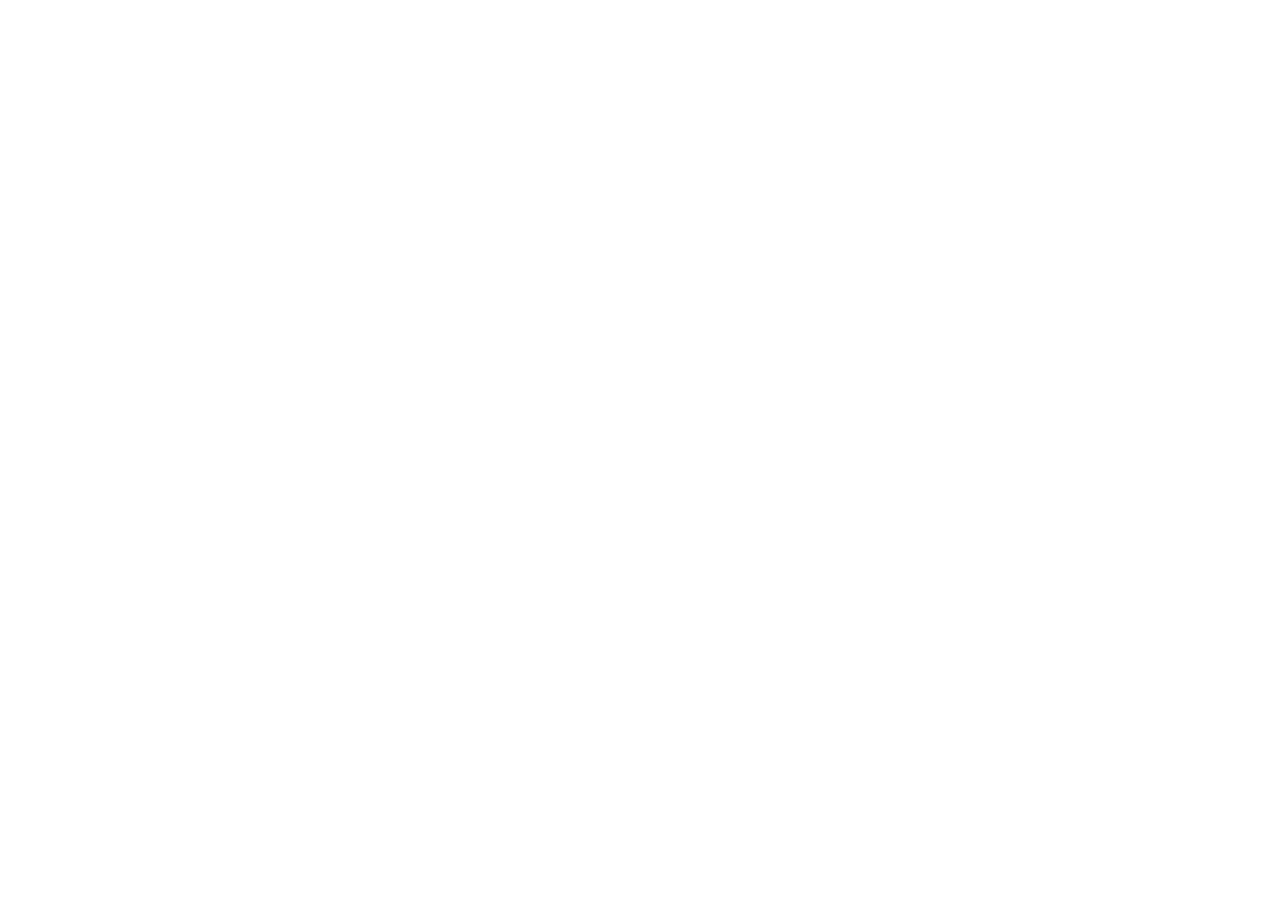
==== regulondb_mg_prototype.html @ b79ced30 "chore: initial import — RegulonDB MG standalone prototype + Pages workflow Self-contained sibling to" ====
<!DOCTYPE html>
<html>
<head>
  <meta charset="utf-8">
  <title>RegulonDB MG — Multi-organism transcriptional regulation</title>
  <style>
    * { margin: 0; padding: 0; box-sizing: border-box; }
    body { background: #1F3D4E; display: flex; align-items: center; justify-content: center; min-height: 100vh; font-family: -apple-system, BlinkMacSystemFont, sans-serif; }
    #__bundler_loading { position: fixed; bottom: 20px; right: 20px; font: 13px/1.4 -apple-system, BlinkMacSystemFont, sans-serif; color: #666; background: #fff; padding: 8px 14px; border-radius: 8px; box-shadow: 0 1px 4px rgba(0,0,0,0.12); z-index: 10000; }
    #__bundler_thumbnail { position: fixed; inset: 0; width: 100%; height: 100%; display: flex; align-items: center; justify-content: center; background: #1F3D4E; z-index: 9999; }
    #__bundler_thumbnail svg { width: 100%; height: 100%; object-fit: contain; }
    #__bundler_placeholder { color: #999; font-size: 14px; }
  </style>
  <noscript>
    <style>#__bundler_loading { display: none; }</style>
    <div style="position:fixed;bottom:12px;left:12px;font:13px/1.4 -apple-system,BlinkMacSystemFont,sans-serif;color:#999;background:rgba(255,255,255,0.9);padding:6px 12px;border-radius:6px;box-shadow:0 1px 4px rgba(0,0,0,0.08);z-index:10000;">
      This page requires JavaScript to display.
    </div>
  </noscript>
</head>
<body>
  <div id="__bundler_thumbnail">
    <svg viewBox="0 0 1200 800" xmlns="http://www.w3.org/2000/svg">
      <rect width="1200" height="800" fill="#1F3D4E"></rect>
      <g transform="translate(600 400)">
        <circle r="130" fill="none" stroke="#72A7C7" stroke-width="4" opacity="0.35"></circle>
        <circle r="60" fill="#32617D" stroke="#72A7C7" stroke-width="3"></circle>
        <text y="10" text-anchor="middle" font-family="Arial, sans-serif" font-size="34" font-weight="700" fill="#ffffff">Rx</text>
        <g fill="#D5E2EA">
          <circle cx="130" cy="0" r="14"></circle>
          <circle cx="-130" cy="0" r="14"></circle>
          <circle cx="92" cy="92" r="14"></circle>
          <circle cx="-92" cy="92" r="14"></circle>
          <circle cx="92" cy="-92" r="14"></circle>
          <circle cx="-92" cy="-92" r="14"></circle>
          <circle cx="0" cy="130" r="14"></circle>
          <circle cx="0" cy="-130" r="14"></circle>
        </g>
        <g stroke="#72A7C7" stroke-width="1.5" opacity="0.5">
          <line x1="0" y1="0" x2="130" y2="0"></line>
          <line x1="0" y1="0" x2="-130" y2="0"></line>
          <line x1="0" y1="0" x2="92" y2="92"></line>
          <line x1="0" y1="0" x2="-92" y2="92"></line>
          <line x1="0" y1="0" x2="92" y2="-92"></line>
          <line x1="0" y1="0" x2="-92" y2="-92"></line>
          <line x1="0" y1="0" x2="0" y2="130"></line>
          <line x1="0" y1="0" x2="0" y2="-130"></line>
        </g>
      </g>
      <text x="600" y="650" text-anchor="middle" font-family="Arial, sans-serif" font-size="28" font-weight="700" fill="#ffffff" letter-spacing="2">REGULONDB · MULTI-ORGANISM</text>
    </svg>
  </div>
  <div id="__bundler_loading">Unpacking...</div>

  <script>
    
document.addEventListener('DOMContentLoaded', async function() {
  const loading = document.getElementById('__bundler_loading');
  function setStatus(msg) { if (loading) loading.textContent = msg; }

  // Error sink persists across replaceWith since it's on window, not the DOM.
  window.addEventListener('error', function(e) {
    var p = document.body || document.documentElement;
    var d = document.getElementById('__bundler_err') || p.appendChild(document.createElement('div'));
    d.id = '__bundler_err';
    d.style.cssText = 'position:fixed;bottom:12px;left:12px;right:12px;font:12px/1.4 ui-monospace,monospace;background:#2a1215;color:#ff8a80;padding:10px 14px;border-radius:8px;border:1px solid #5c2b2e;z-index:99999;white-space:pre-wrap;max-height:40vh;overflow:auto';
    d.textContent = (d.textContent ? d.textContent + String.fromCharCode(10) : '') +
      '[bundle] ' + (e.message || e.type) +
      (e.filename ? ' (' + e.filename.slice(0, 60) + ':' + e.lineno + ')' : '');
  }, true);

  try {
    const manifestEl = document.querySelector('script[type="__bundler/manifest"]');
    const templateEl = document.querySelector('script[type="__bundler/template"]');
    if (!manifestEl || !templateEl) {
      setStatus('Error: missing bundle data');
      console.error('[bundler] Missing script tags — manifestEl:', !!manifestEl, 'templateEl:', !!templateEl);
      return;
    }

    const manifest = JSON.parse(manifestEl.textContent);
    let template = JSON.parse(templateEl.textContent);

    const uuids = Object.keys(manifest);
    setStatus('Unpacking ' + uuids.length + ' assets...');

    const blobUrls = {};
    await Promise.all(uuids.map(async (uuid) => {
      const entry = manifest[uuid];
      try {
        const binaryStr = atob(entry.data);
        const bytes = new Uint8Array(binaryStr.length);
        for (let i = 0; i < binaryStr.length; i++) bytes[i] = binaryStr.charCodeAt(i);

        let finalBytes = bytes;
        if (entry.compressed) {
          if (typeof DecompressionStream !== 'undefined') {
            const ds = new DecompressionStream('gzip');
            const writer = ds.writable.getWriter();
            const reader = ds.readable.getReader();
            writer.write(bytes);
            writer.close();
            const chunks = [];
            let totalLen = 0;
            while (true) {
              const { done, value } = await reader.read();
              if (done) break;
              chunks.push(value);
              totalLen += value.length;
            }
            finalBytes = new Uint8Array(totalLen);
            let offset = 0;
            for (const chunk of chunks) { finalBytes.set(chunk, offset); offset += chunk.length; }
          } else {
            console.warn('DecompressionStream not available, asset ' + uuid + ' may not render');
          }
        }

        blobUrls[uuid] = URL.createObjectURL(new Blob([finalBytes], { type: entry.mime }));
      } catch (err) {
        console.error('Failed to decode asset ' + uuid + ':', err);
        blobUrls[uuid] = URL.createObjectURL(new Blob([], { type: entry.mime }));
      }
    }));

    const extResEl = document.querySelector('script[type="__bundler/ext_resources"]');
    const extResources = extResEl ? JSON.parse(extResEl.textContent) : [];
    const resourceMap = {};
    for (const entry of extResources) {
      if (blobUrls[entry.uuid]) resourceMap[entry.id] = blobUrls[entry.uuid];
    }

    setStatus('Rendering...');
    for (const uuid of uuids) template = template.split(uuid).join(blobUrls[uuid]);

    // Strip integrity + crossorigin — blob URLs from a file:// document inherit
    // a null origin, so crossorigin forces a CORS fetch that SRI then rejects.
    // The manifest bytes are ours; SRI protects against CDN compromise, not this.
    template = template.replace(/\s+integrity="[^"]*"/gi, '').replace(/\s+crossorigin="[^"]*"/gi, '');

    const resourceScript = '<script>window.__resources = ' +
      JSON.stringify(resourceMap).split('</' + 'script>').join('<\\/' + 'script>') +
      ';</' + 'script>';
    // Inject after <head> so the DOCTYPE stays first; prepending the script
    // would push the parser into quirks mode. DOMParser always emits a <head>
    // (synthesizing one if the source HTML omitted it) but may carry
    // attributes through, so match the full opening tag. slice() rather than
    // replace() keeps us clear of $-pattern substitution in resourceScript.
    const headOpen = template.match(/<head[^>]*>/i);
    if (headOpen) {
      const i = headOpen.index + headOpen[0].length;
      template = template.slice(0, i) + resourceScript + template.slice(i);
    }

    // Parse the template and swap the root element. Scripts inserted via
    // DOMParser/replaceWith are inert per spec — re-create each with
    // createElement so they execute, awaiting onload for src scripts to
    // preserve ordering (React before ReactDOM before Babel before text/babel).
    const doc = new DOMParser().parseFromString(template, 'text/html');
    document.documentElement.replaceWith(doc.documentElement);
    const dead = Array.from(document.scripts);
    for (const old of dead) {
      const s = document.createElement('script');
      for (const a of old.attributes) s.setAttribute(a.name, a.value);
      s.textContent = old.textContent;
      // text/babel scripts with a src: fetch and inline. transformScriptTags
      // does XHR against the src, but blob:null/ from a file:// origin is
      // silently dropped. Inlining makes it a plain inline babel script,
      // which transformScriptTags handles unconditionally.
      if ((s.type === 'text/babel' || s.type === 'text/jsx') && s.src) {
        const r = await fetch(s.src);
        s.textContent = await r.text();
        s.removeAttribute('src');
      }
      const p = s.src ? new Promise(function(r) { s.onload = s.onerror = r; }) : null;
      old.replaceWith(s);
      if (p) await p;
    }
    // Babel standalone auto-transforms type=text/babel on DOMContentLoaded,
    // which fired before we swapped the document. Trigger manually if present.
    if (window.Babel && typeof window.Babel.transformScriptTags === 'function') {
      window.Babel.transformScriptTags();
    }
  } catch (err) {
    setStatus('Error unpacking: ' + err.message);
    console.error('Bundle unpack error:', err);
  }
});

  </script>

  <script type="__bundler/manifest">
{"295685d6-cdb8-44a9-9ea1-ab4f4e51b565":{"mime":"application/javascript","compressed":true,"data":"H4sIAAAAAAAAE919224jSbLY+3xFLEc7JKd5l9QXSuRALal72uiLIPXMHru33Z2sSpK1KlZSWUldRkNggAMcnBfDwO4C58WG3/zup31ff8D5h/4Cf4IReanKrAtFdUsza2uA6WJVXiIzIyPjlhHtb+GYThYhiw6ewqvn8OmXv8KPAb2IoTZlM9qACY1oA8S4AVyVa0BMCfemDfDYbE44rcO37a++qo0XkScCFkGtDtdfAXgsigUcwAAugshnF63jw+cHTz8c7L3d20k+v8h+frH/5vXJzldfAbTb0Ez+YErDOeWx9Sppg8IAanEdBkM4ETyIJrUYBgOIFmEI30G1Cn2I6y1O5yHxaK397pvdYaX6vj1pgId1atdQ/abah+o3ZDbfqTaguit/hUL+GMofE/WjIn+cLZj8WalW8OfXm092qrCsv/Pe19ORTah4wycIWuBL2OxhttRX/[base64]/rHl4c7PWh+uJgT+6UF9GYck59GHM2g4OAU0/AXhyTK6jFgrNoAvRyTnkwo5EgYdJ3vdow7R0eYXuHRwXtHV7OOY1j3FNHRAjKo7Ta0QusdvSioNrR9CoOPBLCi0hQTuSmTCvu9wGqL/bdeqMr2MfxM24BJgd6WDTQw5B6OLrAg70oYoKofX9ByamiCgv1ioRmoMsda0q9EGdUTzhu0REuRbOp3+CGNa/mnPqBhy9VA5yKBY8yCGdmtYkrWQGfCNIUwVxiVjCP3+Hr9/Dzz4APEsvkg8YdcNqS/cLGtRfGqmQK5b4F3lECV4KCCOBSUi6NZ5dzxsVTwhHH7L3pB8neVGWS7edAIoLoCmYLQf3K8FCW0z2ZwqOFECwFXEQwElGzOZkyJBD4GM8qw/2TH3fbqugta7797Jr/4eTN68+s+vzZs0236m7bD8weVsfC4Av+VAvfv3l1eCdtJYfeeUAvvmczWuOMibpDQZg8BjTFr9sbgdOQkpjibjhomR+tOAw8Wus0YEsXxiZbQRRR/v3bVy9hAIbc2aiEB0RzSjlLsAnxiSroTBnKWVOd3vZREFJ/dKW/ikCE1GoCYHfahcB3P7/lJIo9HszVLlesgdzyDRwuiYJ41iQXhNPWbnvadZqbF0Dz4UO8GFWGeodBkBKuuAHTYDJtiilni8l0vhByf8dUxEAiHzSBwJJAPM7iGEbEE5QHJIQZ82mYABRLSnYRiCnIgk3zAVdD0EuBjcWUn1O/tdueO0CPGZ8Vwh1E84WoAIvixWgWCCRGNBKtOZf/HtAxWYSiVt/RK342ENMgbp21zkm4oC3Bgxl+DMa1s7rhEELmyalsTUk8HVQ1C9AK/GVb9frd2aD6gEZIxH44frHPZnMW0UjUzuo7zsoZgiJXehr4Po0GFcEXVB2kqrGlS1V0PTksiMiMDipnFRBXc4pHsMIcyUhNWehTPqi85VdAJJcINcLJfr0Bb59B7SW93Ks3gM0px6OBcPJ07wBfcCAwJ2J6Qa4+/fI/XY7kRHfQdua+jZPvvLHR3l4MwSaTDPYC7MrGk/KxIN5pBWJxFdJBZULm/U5rm9NZplYyB2ro3pR6pyN2ibCBAtOgGwktFHN7bsuui5ZEQ+MHeHTxps9EZfj3vxUuhWGTCvEgpJd7leGu4jWGe/45iTzqaw59t63fIzPlzKimqDdOKL0ks3lI4yK0Gr7lV/0bIKYeC4PmabfXRgRpI35Uhrt0NsSn3TadZUErqS3G7ZdypPj/9apoaaW9J/vE/xsBZr36yRTHwWRGFNT//s8SZhgTTzAer9eQlpLcMRjkiefUC2i2pcwC7bY1HR9+lb4jceBTs2hIK88pErSmR7jv7qo9+THB0UrZymca+fBh6heSk7Li5JwIwpOtNSLe6YSzReT3FeJ6LGRcMlUSjaNABCSMi+lPBkHlu2lPLsLGNUX5qBV7QX2pcWjay5WepwVRconqS/j730D1fU45ctXyzWLuyzMnLU1E3NJvsYN5BrTc5lm1m3KTJJvPTmu+AharDEs+fPhwbmZRQYubK24J9pJ5JKRaCEbYEbLSRsL0wJUN6OLZ4dwBfGIcrwGMw1Ske+y+gFJH02dN2xtV9f5g05RqnVnT2psyYG6HnWPGRCGtf73/9EVfXAa+glKQy8Av3rkJCUSmyAsD77ScJ/KZt0DJGNUhhyHFx6dXL/xalfHJURCG1XpLtlCrV4YnF4HwpgkVg0//8uebqKYkkYn8ob6aX9NNQ6dmhE+CqDliQrBZH7qSF3jK2UVMNbmIp4yjqmG6mTRmTeLZIvBOmxMe2NRy4/qdBdk1iD5Un+MmqzbA60Nm6zbAV9/ZLPDAY4z7QUQEfphz5i88ETfg7Q9xw3CqrWpDTnM/0RBJtiA5ZD82IPBY1IcXLT8iDRBk0ocqfq7CspGDTONzFja9QxR0+6wp9AYdaYoBXriIBeUI3MlJ3ABB+QwBZzwugVCfqpKpUs1boKoXBlr1qxBeg/NZgM22SeaTghQUFpFPke+Mg2gSUnj7TLLjfqDEhm8gDgQtg9jmIyxYE2WoAlb/LIS2kK5lQRdjDfUzMgvCQOIEm5EAB0PHYyorYW98QoUcVQm8ms2wQEXdrYJSjAsBPOJsxnAds0DNzQcF2r//c1NBD4uYTGgDPv3rn7ud9qd//fPmNozYJVWIkGi51sAB04MFrnllgDa/C0E/MLLg928V8FuPNLpOXxw1Y3qGR7x8ppcMn49f75nXk5PDl4f/hE8He7LsGvBq2dPeX+qNgVb/dIB9L/WpZ6kKKCGVDglRnJvRiZ4ZnWjpyZLW+vABocEj5KyFT8sbziS7ppbosaq4TT2PLZSO96zl5c9QoJHggeEp1mrQp7Gn2vPzcDik/mNWzZuj7lm9SIY67yb8dDFYKfu7O90cHivFDERM4ICmm8NCmQw7+toocSq2Fq8y3AvDVNmjT66VJ7PEBXfeNq4TDRGiE08V1emfViuxVN/EW2hL2MmUM2rUzGvESS4CL0wEC91lE8eek5CzQNuFURifF9bIiBFuJc2ZIx7w1nkhh+G0Isshq35zUdMhG/2pKcgkkVOkWNLfuObMklA4S079smYLUFt/[base64]/JbnsRDstxO4+3oJC3gHYZhdkzxpUdSkqa+qVbcu5Q8gzuCzbH8ajBvJ1SiOiFahB3yw8voLYfCL6I6xDEEEQwooK0bBlpeEzPFjQWQDyPxtbZMF8x0mLJBgxRWN6ZmeT54etDrdW9e2sJsufSWtIA7hpMJtIegt3axhLHjDJpmX1V3/[base64]/+N9iliRlKkEvFKGXVoZBVfOYJ5bQ7tFpSPWEtMyGmJTSYqfdoCpKcTIkxzx6gIBM8M02TZtfnOJyyCZpRQQrkHjVfw5fMW8QobelpMXwgwh6x6GoWv+u8N3xbifxhmpLOLLl2lI/Lh0gsIRJKa5y8JGQJhKzV+gnqS/w8lPL1egDuoyooLmiCcJEXuj798hf8SiO/SKm5RndKD+R0VyjqGJ0I9qbUNMuK1s0nLxLrTlnPuUPN/VmCG9oq7BoxSlwLNAtXGe75PgiG7IDIuiWsqh9T1BLJFp7tnbzdu03drFsDjZ6S6BQ+/cu/5Vtxhu6e5vmjzRxathtAxsyvfzZHIUNTJxrvzelXKZ5hp4aRfHtD05c0sOzOlblAnt/dHu6LkMTCMqDkzCdyw69YWCXl7vqJdfb0PGOdEsMTSZB2274Y7vp+EdkyRMugnO9n2zhSStSkEayjFavSBuQvSAii2KeB8aIWTzSpcZo09EfK57FU93wWh2wxyBvXaAOQDHGi9WhAVdL0HFCuonERBcKFTyxi3QQOuqSRw0t0NEPvsYO0dpmKf3josf0rr3/4vNvpbG8DuhVQ3cAybx79bNN3ZfhDFBxxJvpHnb0nh5177AgtHYCnbv/J1tajx6u7cidwt+2Hw8xmdjRNhRvaSI632s+aDb3dds7wsGZXH7FYa8IfPml0Oh349Mtf4FGvsd3pIJ6o8wp1vTfs5gk2j5YpHrian41r9QkPo/nJj89rlooi254jbmn3t1VC1z7ah4BEV0CVAQkJPZvTCAIRK8EYUDBznA4+/fJX/[base64]/MQJaeN63lLGYeN8JPyyOlhW+tcsV5QqOj4he35WZFsiLrTn30XTI3bZ7dxdW5vbq9pCycl2U6/NW+Z3A+Yt46te0oRc/ay6uFg/[base64]//WO/qNVijeUuzUtb5oR5tGoHbjHjbuMum+L9vVbCGSba2cKmLJ7FJajJ3l7qS2zv4eOJuVzMzqAWkkc1mYL+Zb3srGU75DbvTk5yvmp1zNvtkzd8elZEaMFJPdnlVZrdRiLTWBSqmVxbjkq6XhKj/IS8kyuyVZLqK/ypk2Q2tXsxWq25t4jxpz6d36jAqz6B37x2dUEsPHLemaqXY7wrbvXjtJWkn0ayxC47EifWzsXKuJmIA/LSTkZwu1hdamNzds8cwGN7beZNMaFZz++cKnkQjElb3NU7DR2pp8WbnNizZ5waaVu2g9s0dq9ChEuExLZfrDworrsRDdTuf3ZT3jxR+pkCgFLfc+vz+kgt2gTUr9iv2AmOUHxG7pB7SCeBavBctZoJhlgFpNkrQVTtLCT7/8VZLBPF9XkXobReSq8gZxEXG21/LjbeW1IqaQtQKN8PatcglmH6yPD6D6++p6hDXZLZ83NVXn+rQ8w1rykrj0obAmoZLjJBOTRspNasdqzcWUTVkhqV7TBSmzzw3VvjWxPqbjW9JpNF7flvc09m2XcTRvXX0W480wiE6pD/PFKAzUvb21RMPhLlvDb6mXdarKACMdAelYmRrCoNgzy6hK3Uv6gbqirXYvp2Nlgq+nt6ItR37HlxH9EMfIMeU149Jnp0TeYLdRjZMwPEk9ObKWrwdZ1fmDvFb0QU4V8SAnyjzIcwEPbFzTIOlAFBCSK7YQffTDiuE8hpBFk2bscRaGoANSAARjqDmRHtAgRlsC78Yrb/8jMqEvZVNqV2Nz1XpCwnOXfbXjwQOLSmfO+bgCnOG6474KYpHBGOMTo6I6xCaqw8eMtLlxreI8dJDEBLFiPhXrWV2aW/VkhAVjXH5pnEqiNWhR9GZhU0OPu1OQkVxB9CN2yiSERYdgSMrBQM3P2YLyqxMaSrf4WvXrtES17tadkbkVvQHAGEL7WaxK3UO0eaSfwbK0QKIp7efwLi1k9FD9LCKmRYxg289iplXEYGY/h6tpIaRyfRtxzaelmYt0fhzUmpF5y0zIjo1/zvzuhWGt+s6s//tqvTVm/JB40xoeKw73MRJRi/j+Id7zeRnEgkaU16ryDk+1oaMg2LzKrTrDyqOWxFZsu8XpjJ3TmoWrdYfBQWDS0sT3naJ2yfLpeYeNaJ/+FgKUVlsmTZinJdAwpp+9k5E3bPY8FuYUBMONa4siFojwzmVQwTz3AugbdDfVzOeK+wSCecl1ALtKkc/IIswyAyvoTBhYErehHuuRHYfGrDpgJFQ5B9GMa3MxkWm3QXUKb9/sw3lAVOAUs99G0p+XO1QFD/24kBhJ/G0J5gHJkiKmW4KBdBMt6qRW0/cmMjtFv032Ao2yOwnPHRq1gjhtNprUM4KBBDtpJMQ2QmuLqOvz9i5pQIh38/aE4MFoIWitiqtYrauT6+sqPAAaaX1IK/Dd/bcs2ioNuJaz9krxPFBtbnV+D535JTS31UPVKp6glIFZelVcmwgrYdl5gIAhmsnQClCjYT2Z/ZZ+wJc76da9U7/ZJADC3XvNvn1W7DMrxtJpFuMBlDrNinGJ16y6afaKXMIAxDh1ddvJlYlPfnzusODnE7gIfDEdVFD2rYDykx9UHncqEt6n7HJQ6QC6USS9LAG/Gk/5PbwDL46RGx1UIhZRw80Es4lLxw5kA+AHZMKJzRfvorshXHYHlU4FrrqDylanApc9JC5ppxW46qkvaEw4pYPK1wfbB9sHj8yLph5Ir2LFn9i4FuOWHrsibL4hbPbe0oGN8BaB9D2ufr3Ze9h9dIDOOl/vP3m83XtcfW9vjiSQkQwZdSlBVX59COig0ntYMROLX2jkQxPSEmaae48rMA7CEEup3t8F75cV4JeDylalXSxZIssse6zpBuEByC7q0Iae6r/7sALyHgSJvCnjg8os8P2QVsASlweVPQyzUkldlwaVbtcA9PXmI/wPSbgv3UdRsqSX4vNhetRZByYU3OM58agLVyeB6+HDhwooNZnSa1J2ZQD8aB/yRfysgbYjwUJkvh0ET548qQy72emwJsHBWtWDM3Aa+Z/Vp7MJ0Y3VhmC3HZ9PXGmsNPLQ/Tl1l92WvcHJW4yL2xPjL/PxFuP78/DGtouGey/+3lgomYz6UttNbR3YhbritNXpFN2HSjRH2cs8j1C3UEPJtl9kZBdjKfUmNnZto7i1HznCvpjJK1l340cuL1pfZXyrZT9qT63pM13oQ24fomv7i0s1ehQvlINZEWCeKfHBWKnXaPatYwy0IDQ2Uj/vo3XvHturDHAySk65MzdGJ83aXm9qOhuDJ9c6Xr9CNcS+Kpi9vJcL0LOeoV6F7YOjZ6/aR394tZ7j91rKzVupNDXbhLQyENTDe5RGt7m3EKzphZSckwl1SmDcKxlEko1BBixqw0lvC+Z0LgIfb0OP9fZZQ9XpaKNSPtJREjs+4EUOnwX3S3O8ma/kTV/YPEfiAE1rfgs5S+33XCJGSifeshXK3p69w1U6NEEeZDyKSUTCRAP9hykRYGzBMbQhiNJfUkx/++zerIEGLmhrsIpN/WsZ9ossfnIRkwgXchm1QjvDJyqAbD9DWqPj5GKS7W1ojC10LK3d2spSZK6mY8tejaHxTNmcuaMUXW5p3bh7zDk2dDz1+zCWi0Iqb3uxreXzYoUt+3V8XkpVVDp6X856aofqK4xS+CwIBeVmgmTgQU1j9MXuzd78MrG/9KGjHcx3YMS4T3kfuvNLiFkY+JopUu+bvopmVDcFm5z4wSLuw0Nsz4qBpqvFCz4mHm1yEsTUv+HmueNKGkRTygORF+rWPIzeROEVhi8udhu7XTPaAQVZhbV80O7Tj/oO/ZFu8lgod0xyNhrSMHE3TknaoitWeiSJu/BIyrsXqaZv41wk1nMuEtK56HZ+RaKYTt84lxnjJTqFoukP+Wd1Ga9ssn4136T7OBBcG/Z9maIl0v//aYu+S23w8eHzH16+eQ21vfsJpKCjoRXrhTmd6OjSstDeqqAKnDphFcCKgS9CDJXPW4GPcdSxYOCrEu02YBQNhzu4oOCRCDhdxBhtTdqOreaCWJYemHbRloBvqnafMzobqetNqrhequ+0kjtDbi91JgelhrjUBNHEH7bfKHqGb9RTIw0Fhy/xRyOJYCaL6WdY1usaiL6cAQ3hb6cqs8Lg3aAd0wtToiKTq/[base64]/3dcXo/+6Z4BfJqiVxglWNEPq2KTeB09Ert84wCTe/+RKrSIXTXaM9wqE5zmiZ+h7vaZP2QRvADnP/a3/9Xvbqeui/laAvBHUtBqDZDejlLaZukwS8O9qr1ZECY46QNN9b8Xb4mE1PKfyMloqXpS5b8vrR9VnyIA3YRhYz4EFFxwfgp1E5ePKv/Vhq/1xoIO3bDCfJYnt67mI1G9vX3v8EUPYAgYj4qk5jMthCiSCxJrHUxXl2qjmCMHrDnQbwgYfAT5SkXfVtNoJ4qvBAuF6phzvw0A0Z3q+4KizldANx4T/yRkuPRdz4YXzU95ejTh3FIL5toSMtsJa3Vn9DILw5vb59XBekEtuaX5lDTb/0gnofkqh9EMpScXKwdZd3tdzuoJ9BKCPXDVSRsd35fpEeQB+S4XjEkTKoA/5GBRfpogSu01H7vID+2QO4V62Qo54xbsOnz7R8DuIK5M8rfPICriOu9ipzJGWk0jyXH46+gLlxXF6gh/H9ZF7gDsyBSbit96HU688usdvD+1G4qMJnWmpnAUcU6uDu/BmiQCyW/2Z0q2mbKWF2oZptZhuwblWxF1d3IWJ9xZ3CmZVbFrj1YdV3QLdq89Q3u2a0Uf7Q2+9wLg7M1FXu/9l3Bu9QAnRzuHe9/f/eaH5WIqFjxMyeczGLta/rD8UtV9ki+rXHlMekoec5goCuhy2etelato66n6mhlkKxq+umWxg9FFbLJz6xPJAyPabwIRZxNAqrmq0XC0ORLCymqskzhtKZmFXUp9PU8q1sF9ZORXaSW6FKaDGWYkAvK90lMa/VWEHnhwqdx7cz9IEdUu2xhcHI1uPq6NS2Y0lm7GTgsq/JtppWcacMjQ9gpKbFgH5UGi/k+BmWv6YYboFfFaHZSrVZhYfM5rcD4pKQs4xNTbPnbKcAUTlcLP55hXtJPv/w3JE5nGBvxv3+Evr0Ucjn3MMmIq/syFGHaLckQYnTYOg2YnhRbYZQqiwoFEzfVCOqwFSIYXmlGZKDojWs5Bhmo2Ri9nQElRu+PylveyLEb129kZOnWKb2Kawpf5PXPVEJPJd15YdR8nRlGoaZzha4s3IbOMqVr5CSnjWtr5rMZY1WlpjfFwGEKne3ySyOA287Ax/[base64]/RYuXerfdjECxfvChpp5BpoZCq/[base64]/ERvwt3Q3zgqgLqtUgJmOCXINSb/05zSUZqLItpnFt1mvWrZ2kwdy4Lsg4a1qsLz8WTyU930f8QG7V0J5+Lt93AxLCXJT5uwGYeMO8R7oNSLfTV5KKw/IdQmMIv8z3nbQVkiCqlkH4Up7aLoT7haAdZWHKEVED2R/KQLJf3CIrT5IWCnFzWckqF7VWUaudNJ2Vd6kKxfBckh/cQmXJepzgc1hwVWqf4lw7qTlXYRZi7VJzvurHquw9udh2CgjEO7uNzDZVJ3BizUhQtQFn2jaM7Fvp91uDw/gEwwuD6pez79AKrUTGxBQt30pDdPLh5n7cM1Ryi5pZtMEweev1hpOzq1E7VeGsyJBUlsyoGAFMrq50+qicQHxf1zN4qwYLTL3pn1pjkxY74eWH/+d//OW/gHIZSj8ni5flzgvmdpgwRn2waJ6FlzbV/Kz5K83flMlppv7KI6pY722+LMOHFaaCSVRG6WrJeAZwZjRGqKP4nVScSAKEX9009VqNdEwnh5fzWrWG92vPWpxKvXqt/a717YPv/vPG9bJW//ndH9//8Y/v25MGVP/4x41vqnUMjFPHe5DBxNyItvpJGuG0AdXdGeGnCc9mwK0MN7q7bfw0VC24w7IUFITzBpzSK1cVJkNtwPVyBwjnyVXiS/sq8SkM4PLdKb16v4PF352+h4HMooJPP/8MHRxGV94XNtCzhcjDYrHx2qYp8+TFmPjcx5yGmMucCKkJurbnIrlRa20O2VhTDq/EGmOVsDL5af+GEqc5h0mTwZwRJnla7KCeDeViZMV1wNL9kBJekK8OFTQ+5ZLvOs2lNnQkYQVlQdTS0hTrBRbZjetk6uC7dBpR4OpLoeoGY10KhJW7UC2OWeOCRnIp3MtzD8Ld643337w62js+VJfJjXZnM9Xe3IMzoXaJKNYpoyyeXDP/oF0tbEqh1EZvinS+7TZmJFBx7bQbvlVRfRrAHufkqjXmbFZDgnNCRQ07bY1DIl6ZGz6+duaLP8RU1Ov1Vsy4qDnK7BkRPMDr7LJhiaQT5SKoF005CiaRVjwahnFfDjC9SeT0kyp6J9oPcFmvf7HqM5mwAgVo+u0GNair/Em8ATEMQmF5iU1pJrhqsf6z0BPnfi/[base64]/T0jmc/SDt/MJO15595mOR1+LtHIR1t6e/FjgLbW2VkTHsEOE+W08ro4oT/FW31O+0fle0c9sclp5SdKhQ64+Q/M0KYX1C1QZJaJkUffZgEMrS6oRF/G5zuZOEsqTcyIIT3gOywcCwxSqfKvGG0a5XTg+GHZOnEcmIw5rBVGAuByvys66WvwouPf+qPjeu/ILNumtZJTLJNHQOhKOG7KZpfFJSwWGwg9lr8uWCc3fNybsdWrMqOCBVzHJy3TMV8eJ1E+ja5Z5ot6qk8K78+lFxVX35m/Vj4lYi4TaEFE8PnI9B/6HuSeWv7+jft9oGm/[base64]//VKL9LYexnYMyFVv9YrDIvm/hSH8xklvMpTNY+mDx2jip4uYk1V7jSH/VXjFJ+9+RaRu6ccyo0E3Tz1e2yBPe78xtc14w64i05pU1yQa5iK4CKezdv8Tl3w2VIxuE+40avom9A5jP4cOrtyY3dyAcPCyWLXvxtcc732k/bB2Xf+eJ876mKOYbKnFR/ozVGJAxBTDmlLXlRPAe7o+H59MtfMEhlMA685KDMDyVehOXgzhYH+xoceeNsJE9YxkHbP3zc3Xh6PG1BvBjhxcxYli+Bz4gWScJKj0LN6IrO40QrhEadMcZFlRnQhuiyG4Y0VBZJes7ChUk2IqbKqSSOrRurBK/ygZii3BLM5iEFnwdjkQPKDb37a7pW//hc6nLlZMR3qw/[base64]/duKK3mTZXOx/ccPtosqr/[base64]/pPNorJtfExu5psrqdnn+9nhVrPBnB/pPNve5BBRj6L4irQaXTelQ2l4+6ss2ttQJdF59NT7Idm3TgOZJvRrLZyY+k84Uj2ex27mkkuRDV9kg21xxJb/xwtPV4vZFs3eVIdMcm9Xr5SLbvYSQP72skq7Cr193OjmSzcJ9oOr3WPtm8y32iOx7uHx+tQU/MNRDDYLukQrepUgYkBNScAhnGs7VdKWOAeo/h4TaS695j2JRHfacDiN3ocUY5xogYVBY8rH1NOK+XLriaeqRL64fI18AOj3aF1JGMSExlmIB4GozFoBIvRpmJHD7dw6PM6ECymOAeR3JY+LDVw4cOPtxuWAajNh/f87D2ywYl0SL54dNx7ACqBiPTSRHOMzknkHVBwYiO/0liP6fj/ziobJsp+IPCjYfm9/d6nzysAOMBjcSgojxtXek7meNOowMvu53GNrzsNLod+Ck7Ae6ctlUvjphsDccNv591LLSDpYxfSz9lfQveEkv3A+4tQsJ1qjL5Wit10Rdqa7vTAO8KBtDrdRrAiQ8DFCptxyl0wnJjNzhfZZSYtITUtM6yCTG0L1g0kUHjauiwEtXhW+jBt/CKiGnr6AU0k6c29JLcU0oKvoZWqzVrwGUf4X6gSnosrskmsSVO/AZc9XEw+nMcRM5nk/tq6bqcrhawt7bKBGz5pUTAxkCIuCJJ7DCzWJU1EdfE21yBvPqpAHsfZ7H38WrszaZK6SkZXkvwjx1WVLEgmewore2b8DqzLXVUgs8b3qPs8B598ebUp+mtNqc+kKg/yXCsG9dyT8idEOVsTFZaGHSh9gviN2hwpMlXT7lzU8X4M8r5LGlDUXE9z8p6LF9pxKo7DSaGrAQTNq49mWhEPV4tTe6cyG+ZtDnyx9UyxQ6dbiZ507RYie3touPXOXfQHIW/lpX2zelWpGoKU2CREKNJOlyAF3B5k+UyGYZ3lQyDI0uZ5n0Z9cYPtywEH4/HWUA3HQVVmpDF05lYsGF4ANvLz8yOs1UgXSWy4HisEma8LkqWI2fBKJ9XY6DjiT3JbBBnwvQKqynTK8wHle7jG0X8ggXOum2ns2cQyfQCD2Dr9jNYLsLmOQ/Zj7Ya5pgkm6Mo9OcuOIid+BQ/vjj8w0kSgQE9c/uSuH3PZlS50ir3YnyHqmL1Toz7OoVXQx9J8rTo20Fc1Rd16a5vxfho6ENYOvL0bU9t/LLc+WpZRwfo/wt8wzLNzrcAAA=="},"47864628-c66a-4bc2-8139-7d3443c776a6":{"mime":"application/javascript","compressed":true,"data":"H4sIAAAAAAAAE71a3W7juBW+n6c4QFE42ZU0kvzvYC8cO/FkdjITJEaLYrENaIm22aFIlaSS8S622G2LotdtX6Bv0F71vn2AvkOepCBF/dlOJptONheOLZE8/+d8POTLz+ASrzLK2fQYzmdw9/3f4JxH7yFGCsGSC1BrDKngiqtNil8AwCVGlEhFIneRKVeSJKNI4djM8MxbWGGGgaEES0AshltMqRvzKEswUzjWiywIp3y1Ac7o5gginjElX55NJSCBIaUowmtOYyykB5+9fPHilrCY33qXJ7Pp8fV0PB/DF3CwzFikCGdwcAjfvgCIOJMKuFghRmQi4Qv4SpMy7/QfiUfQwhGnxH0fhC3HPpYRGUHrREZrLEi0Jgj0kOq1EoiwEbS+dIMQzmdBr9utXq65UHq215yk0AdDrRsEQacaHnHKxQhaP+uH4/6kXz4njCiCqNQrRTXKSMkRfGvUKUfQ6bWHDqilHEG73XWAp1hwJkcQ9gdtRxsp4QoLPTLodxwQuWH1gKDjQJbG2k4jaIV+2HP9tht0WvBdQe0GC0m4FvQmCD2/5CLGMhpB6xIvscAswqWCjXcsUKSwIIiCEojJSJBUmwTRnDrSPzyYYpxiqSDKhHlyBCkiAsdwS9QaTiI+2USepWgZahhNIppwhilFrtqka5JkgmTJlgWvykGg3UyQCO0aUWLBb5CAebUMvJmHOwa98upDduw6HIaD/q5ZJ8NBNxzsM+uVut+s3W7PmjUcdOpm7QyDhlnbQejXzRr0w12zhq4f3mNWr7Nt1ZNcUZAiteYrzI60pjhbARdqrSMUIn6DBVpha6rczz0YxzGOIfTDzkN2W6CIUJpJV2YLRSiRWyY7tu9h931hsKA32DHOsbc7obBMGHba/mBPxKEOCvA+0xzL+00TdrqFabqDummCwG+YJuwN+g3TdIa7pgnc0L/PNOG2aWYCJW7KJVHkBkPCY0w9mOrEyyIFkqwSBEsUKS5A4BQLxYnAJt3KlAsbehAREWVEiU3DTF8fvSjzpcAUI4lr6RJuiiTgtVuOzuu4mTQcnQOauRQUUVQPG3SA4VuYn959/1dTBoh2MWQStYSl4AkIHGGmYLI+u3DxB95yYMHjzQhaZyziIuUCKSzhTK7JGiUIKFpoR+uWE0ylkVgdgSXWIGH81HoxviGxzlkOBEMQ2EWMcaVN4pVmKKTVsdEU1QRSIep9GaiUu5Z9tnILCIyiNZY6XEsPqYR+i2/LvAgpkhI4g6uLMzcwxtTfwiKZcrHRX7WcHrwidOzAGbs5zQdKcVwuD4zfwjKjdAMPyRxuy2w8tJB5T/SW4tZCsOlvSEYoxpa2kQvHlbBXKffHDvz3D78+NZ8n5nNmPr8sJ5Mk5UIV5SESXEpXFPVHguJwpWn/[base64]/rJIv1u34Q9rqWOcN8U8JU8DiLdK0YVw8LvDiC1jSrEAoXwJcG5r5xK5Vk2re/yZ1abqTCyRHoFHNjkpMejQQ6Hk8do37zeWLiEAl0OntVlAogzCJoLHP0tISKiB4vsH6nE7CxI2GgfQgtzPAia6vMKFiPSOHuT38xYwtN18rQV7aGfFv5QRq0nLxcjKD13z/c/fCvux/+oT1fylylA+3SHwJ/BK35eD6bz42Pf2h3R9CazGfjyazllJlUZ+npuOUUoT0CJTJc1bQ64fBhwv1+nfBkPK4Tns/Hu4RPLu4jbDVRYc5rDR4qbahl6QqAl0tsXMNtOaaujqBljbBXUM5iYt2G8cp426xoWVUeVvxdCAd9vxP4ntf3O2H/sFXXkGFmcnlR5+XzipfCyz7GzOcQjc8v4IDyW1jRLOISH97L1OTyQjv3JNCMtdsdzVi729vD2LaWPs7ZxdkOZ4/REjoLXurPCq3uWpFnqmFGJFZY5bOPx9OPs3k/V4936DrR09mrn57oScsB+KmJvv50RJthu0RU3kt10qS6N0IbVO/+/[base64]/6MH07Rgo56lmU3OVseLXYpPzarGOB1cRMTU67Pr30Q+CoD3sBV1d2vYoKfR9TfOyzGD7oIVFW3y5ow8P5gKzWBrkp7xtCxab8oYBP7I/2cJ/oMNDEbUZwaBnAlhicYNsNNUAYIKjdd7msWNw3FDJ/VuEkuLd939rEGQZpTskGYeYCBypUrqjGkCqSgHcEKTNdQkHcbEJXqKE0M1hU03fNSD0/HQEb/CH8YMAmuoBDQCtp2wD6NqzlQHmLVo9eQAhWyCswzWHoYZru2AB/7hw4CrsQIpTRWIktzCzwce+xccxTxBhDSewiP7V/JX2d3dBWEzYShsjh85tC5t7QwcENzueV5iSD67KBHPX+qtp/Qoc8RUj32AJV++uNBqDg8l8NnffDtzxZDxr4gVL9aLgWUtgIjMnOuhaqsGwV5IdZ4q7EVKIbhSJIKIY3ej2Ui5UmS5iHZ2XOBp/BiyLKOY2SGFJKNJt5O3YyGsGF/vUkq9zUEw9rKoKYZZgrq2t6rFHVim1fqXSNtPgliFaXy135d36t8WsiQEmM3ldwDOj47vf/[base64]/drmPMNUYpieP3LHOcGhx6cl4CNL0GmOCJLEuXYp2BFi8mjNUkIhn77Xojb8/[base64]/sKUCfRT5BA20Bz+pBvLU0rqanwdht7Mr9oP7lXyfMCXs8rAmeLtfF7zbEHw2Hk+05H90Z/P5ZAYHkzXmOnscbmmh/QQtaHnHTUl/Fdj/oZaV4XH+z0jO6bSQt3m8Z8JqvHNGUGuMP7R5WTaHJjhZbHWa7WZIb+VbTqMbv6dF9+g2VT03VRTGz05h+uwUJlsU8hpekfj3P7doxPqw4kAXlcPH0jjZonGyReMTiHG6RSJvjX5SErPnJ/Hq+Um83iLx+sm2qG0kayQ2K9wIC/v7/yZRK7h5KpEYiWh9LbDMqKrfF2gc9RU7ZbtlLK8PPQDGjmqICcscWNXR2d6T2xrX1TEz5VGRZN9Orn3fHwZtrw0j6Dhht+P02gHcff9X86vrhO0BHHxetTS+rbdqCjHeNMSY75zfFmLZlksDQjZbJx50wqIdXWT+R4u2w2PVZd7LaK5eM8Q0djqhBV/FcWNs1cy4SDQyE/xWrY8qrIpjaCDep3P6kFu8K64ZEQbVDYojGAY/LxuHGiUWzTstpPfxSxmPYWvbyFXlt7zVrzjk6rS2Pqq3yYqKDwcWDXRyLHDoQNWn1LdezH0ehlfI3OexLuI9eNnix2vX9oDKoIt4siAM6RBbcpHIe5pp5s6JaW2BWiMF5V4mB9aN/czTHaE4p246Q1rxWxwSlyfakKW61YbMnsZ0abUvG3bKXphuFBouiZKYLp/OXnncY5kr2kdVRLmExVmkIyPv4GMW8TzodVqgWJorPJxuEix0O/QXnuHMLUPqEwfRThRFiFIgbImFvlxp3E7i32bmJgGc2usPiMINoiS2N46wyVuPdsRU4JhEe3m017IqNssLW3l8lTe69J2cWqDNMOMJdm9JbP2tyKV5hkqI4skmIsydQN549aDTgxSj9/II2kPQNxQpSn90bl0XTeQcLwusm+H5ViG/QeyUl+OKWx5a8U5jQ+nUEbazXSO/O3rx3eHB4dGL/wFyayOQaC0AAA=="},"73b2d7c0-12cb-4c66-9ce5-a24ecec7192e":{"mime":"application/javascript","compressed":true,"data":"H4sIAAAAAAAAE81X247bthZ991csCEU9k45kkbpYzkQp5pImAeK2mLZ5OC8NR6ItNbSokLTm1gH6Ef3CfklBSZPxLeecAplJYVgSucnNtS+Lmxw9wRmfL4WsTo8xfYm//vgTrzNZaXwDvWBCQHOmsgIFFzVXeDIaDC7KKpcX3tmLl6fHv74++eH7n5DiZoB+6FO8e6abOS7K3BSpQ2IHBS/nhem+m5JfHMvL1PHhg4agoYNZKUTqVLLiDrRR8j1PnWypFK/MiRRS3fW6vU7qPH+WlSoTHNll6hDiILvq3ip1xs7o+bOamQJ56iyoD+q7gRfZv5WMdDN//u5gAGQFb5SsTuVFtQmaroCmnwm0FzkruGJMENufG+9EdWZXf3xYH0FhE5aQmj9SbO/QTEnSwiHJNEYsCAWh66hMwRePj4qCMuKDWIUE7QfxkSBB2+MS3yX+f9aR5vKiEpLlXwBs0BC6sPoiN1q4kX250TQEJQXZiLKl+RcgMO0JTFsCE3+VwdOJF2HCqBfB/q3HCYK2FWSul3ihS+BNXALija25ZFx4Plm3S4sy50o/tvNDxAXx2zQu6DQEoUXYQqRFYptJQeiU+vajtXnVJ3Hnk7h1Cd2U+mse2xInvTi5F987o6xm8t8WZEKRNJ5PpoRY75AmKjZCyC8NVxUTj7EnrhEoQlDETTy1LLekQWADSsImYhS0pzwFfbXWdunb5L4N6tJio/zkFdu0JVmxJXmQfAyyEDYP7SOG3+4CWejaLvdjV5KFsElqH10PibPQtV1u17Vuiay5kls19KGNCVo6CeqG9omwCNsu4fqICpI07oa/VXfQeSSYOzI/2snVqKfFbimZ/HfxHakm9+JVTo0bu/1QjG0VbbeesYgxnsYgsYj6TI6FGyHYKKyzR/KT4pnBZeoEDq5SZ+LsWs/[base64]/OE6pEVZfQlMO7DcHg4GoxHe2HUv2tUxW15fX93dfWXDlb1pYCGz93d0Xb8G//Ti6OzkFVLszZZVZkpZYW+/vRTby7TBKVKsTTg9+vnocACMRjheliIH61dj54KjllJ8nGsbSHHqdQN+VVwvhdGeFmXG9/Z7LUd53mLMuWGl4Dnk+W88MxpMI2OVrMqMCfDKqJJrSzybFVIKr17qYu8G5qrmTzGc84oPD1Axe60aMsVOhgfIuc6eYvjGZYqdl5XUHEtTivKatZbqK234oquvzEh1iHzJBFhmysa2R4rXimstlTc8gFTzpxjyTIrSfU/o8AC8KXNeZXbBbKmY4fkQt61dOwCa2T28ozV4R3fgXM0rXVbzDsYKrB4R12CKHR+dHtj3i/b53ctXnwFcf8T4FELiw/pXo6zaWO12Z6/kM/vq5OzHeyDZ0fRHKJ7x2khlC6XhZXWIuZDnqx6DnCFjhp1LURqOPozlP8U2AD6yQi/nc67N3oeOHcAHpPjgGflGXnB1wnSf0fa4Zpaq6syalcJwtVcjfd7KgNqzdq3P88oqE8uca6v999+xV3vWXnz9NbqvTw/fb9XuewtWt6v04ADBDezecdi3y5lVa/2LNE17vuy3Q5Di3eirm9qTan47soK2ZXHevrubz4XmW0rMbKcKM/t/Fdzl3S4tvexTqrYndNvMtx/Sr254lcmc/3L2+kQualnxyux1SvbvtfRxuoHnefVBp++2E3aJebuWAEwIuzOuhvcQt4MVPX2KHNihVtPtvk2JvwH4cZm3qhQAAA=="},"a7896337-4c04-4d67-bacc-1b1b9c4003eb":{"mime":"application/javascript","compressed":true,"data":"H4sIAAAAAAAAE8U7y5IbOY53fwVadkxKbSnT9vZcVJIc5Sp329N+haum9+D1VlGZVIpdKTJNUrIVsiLmtKc5bexhvmB+Ye7zKf6SDfCRDylTVWV7d+pgK/kAQAAEARCMfoS3NF1mgp8+gZe/wJe//[base64]/CnMiFe0ehGKGOzCbbdBDKNuSdbb/[base64]/DbZxQ0oVY0WOtJZsuNe0GCdFk4HTyyMClmaLtABTVzbMLAeOXA3VQkC2zGhjjrFadNVFkTVpOtKaSq6FtA7iL/7T8ffmv/wZJEyZprEELiEZCppNoLha0nN7ehnsoGrFkstuhZ43N0prqxj5FiYznjz+MwzDc7YvFIieSVsAWimBMwzOi5oUe2A0/[base64]/[base64]/YPXw0SiynfuwK6w1n9Ol1qJAJWQ6yFmWdYAl5uuN+bB0E5WLfJmPOwkjmUhdM/2UE57QZNwxntohXnjoFxdkRTSRHVDoE6EM46tUiiVPhvc2QqZhLDIht52J/WKcaUYytW1l1WREFx6LJp8E91NVzLajiC4mLYQoLVEl/Wjz5dFcK5gSTDynKyl4o4TvbYzjHboxp+Ijb1jIKLKSqLVVNNlq8cCea4eYXBt4ccHia8iyA5tZy3i+1MawjTsOs1GMNBNTkp25FnMCzkWWUDnu2EbjD6s+nP+s+iByKgVXfXAHtvryl7/Xt9MvBh54FOhm4SGdUU3HHTGbdSC6+Yqvpkln8uWvf/u1cUnIUlwCiV9SvuxMRlHCVnVB7DbsS0GydK53hVDfScj3wVRzyzDjgD3RvL7sc5GmGbWeaQest8fyccd4oqWETP+2SUEOYK3iQZXLBElUFUnZWCBKXNO34HpGs7yKxnwXGOY0y28L3fDPRB77DDTNNda5FmdYEqbyjKyHXPCqymcsoVI1ErIj/trnKLLyL745qZ00nKz8qeQOdyZ2KH4j2YLI9YHjipOVP6vM0nM74xVZ7SjrKOKk/MCT1Yy3R6wmU8YT+mncGTzsTAqtRw+iONfwsCXMHIoW8CjCyQXICmE2Zh2gnU6kyC1ltvGJb9uhjiiW0Pr86jTPqNpZshAJyZyBqrHNxtDgTznEZeA30aqdCpR684ZwmjUirOkR5GZcdR2X3lFFN+hNIQnv8Nj2U7Ogett5idh3oECMJ/XUpHe6vX1vdB9Pzedimi7Qt3/nVr0xMYOPH8xahhA8s5/o7w7hssmzuYRtvw4CzXUFxC9ovdthuODKnAs4cx+eNfkViK/tGXAzmHb2PlR3flTAOm/oAFwfJB5LcrIPUc8qwM4l4SqWLDey+Jlg0uYAZD2LXtBPx/[base64]/r0pSeC+arObrbOycuLlyIVj/lasfs/NFkx6iPovmj2pB8crKUknJtw8JPGnIqFVNaAYlRMyEnKVXwcU5tLK6JTKkGYXKlQD/h0HAU5S3H+Z7P4amPM6Fo9bA6sQ3VI8M2lc49fu45FPUTsYFPe+68dWxv7643uuo1x/xnkwAquL3vhO8OqDjd164jY6rqD9/bVLO2uBNM0vayKt39wDMmMoF7myK1W03FNO0H6/YJmeIGwlnbXZe8QqlHcHGh0VepjWsI6+zQg2FqNUg9HKLuq/8h+mycP6ILA7gMYHfjkkMwKmGtD2oxM/Dq5Mnzof7EEmzX5BNDV78BbGNjq2Qu27hnpDWYkiSlncmx+XLsubQivHMN0rbFEa32Rdg61vm/jX2DFcns9kJGEa1CE7mGWrzA7Do9M1cg3Z7j0wFAZhd1JsZ18u50E2u/E5l6pm5M0/nP/x8U+ej+xmR55+3/lLYVHhmC35io3+z4Vpoa8gW7QeRleSZv7zStxBg6/Gcw4ELTwr4siEwZH2iRD+Fh+OiPki7q+cpqJkJpEl/[base64]/9pYokZRfOfWh2UpqTId/dNPIFTkbTlKcyQAR6F9aO0dhBUBl1cVKyj8dogMxflDXnQPTQi10WKBxvGnfpl++E8XAEDfEBg1xfWgYzHY3tl/xj9DMGDYelhrExOgkxVZ3JOpupG6atboM0ET1UsRZa1Ii+HdCYvBE8H9gOP9PPXJ7dNY30nWb72Vw7KFTh8nTB3KyS+Upy7YJCzLoRp46pLRE1sgPRtYm1GL3KMOA8QYAcgCfbXv0iUx6YSBYxDC0ssSPk6WVYqWr5SjBUIyEJJrfdKk1YmlkPQo/C/v02aO1QUpTltNPgBnclL9+u74kebIcWy3Tj5AdbA4q9/kSKZm4uv0x17C3JbfuEkZJGpzGljD3Z2JsdLLb5WLB5Nhhc/7WbaXgu9wP++FVNC5FW74cDb5MkpkVe3v8I45BXtpaidT9TqBbkb4qAXkiQxk14wpVEHu0Gcsfgq6GPdIhZs5ZS7TBQmNHrXZdfqlwu3Q2Auom+IwfhK3wO8KbXwZ8BxlnWDdz4/8R7rb4R8SuJ5d6o5gts4eUw1vxb1phClq1bBSS6LiwePowT/9qj0XVv3a3sdV/xN5Q1Y4umqlcnVv7CQxWgyJnDs5oGha/KkVYvvjhqvT4xe2qbq3clNVlO6yAcXpM1NbAXrzQBfx6c2sG3rMfvPJO/KdtMRRfA0YRovyCh03XUVJsinRPYglwIvzDMz1BVB7RO1oAoPFBQfrcnPVKpRo1FYcIU5RDED1/ADitBmVANfzHZUmWiHhab4yYjb5X2Iphc0YfoCSa7WTB4MpEJjGJFmXEAXzd+KmWqqoHcN1oR+H7y2hrMJtdc2Ldew8XzGew+uw1wo/dIyuLsxLBwiUQUlmEpkGUFosO1D8GOAVaoQEx3PoXvRg8220RrXtWTXHLfZHLO2qtUxp3RV5qahYX5YHEntNuu2VsvH1Fd0jSVjBrM3Xwbd0d7QFcHgu2rnViSrDkMlMPBQ+L7oe7NjinDOjnmpphxNKe6mVjn97oqu3/uZ1brp+sxbGSn7Z5Sm5gvcUoEU1RdXdI1XXNiohrABQ+7QcGtbqFUFyZ6C1RdgnjZUydy2nBd1vdyzatf7CW2bzYLa32x1hJVTDX/WSzXLtwIwNiNvdOy3UYEAAlOyxG/toXwrwNKZqpeB18rsgj64nLQB2VrUacuwolotVUuR5/6pU686MDdLB1Jh1WqwejHygvLlwTcmpgjLz8nw7s7K0Tgv7uwr6DR5LPPKAOHWEm1BcGQbjQxeEbP9sbEGz+3hml4hAd0PvWJvuptgqpaZqaOuvaA5e3r89uRZqJZpSpXufqidST+4SWFGeWqKkj3FR/7cLIyIxWJMIcU6483WQ/JAvO2VxpZC1419J82h994b0krL58/w7n0vzJdq3pVosArqLDYToqnitUqlzEPP9qofZkX1gy3GqJVwuEz/Tv2Fq1nYqXZw9nunUAGK9e5LjcQDbAxqI6rCdm9h0Bh6tvTMJaMur9vxwr1aWBXbQNVn+e9tLDfeacM37a4HLuF+Md+zV793dewP+vCTxSOvucwk8QBrAFzEhlf99orfXvofKiid/j7QJAX3/2CAs1C65pbR/by2LNWh9zeJfqI9K02lj7m0MxeMMsRB9obx0hSZu++b4kioii0OrAh/DME//wFYe+4qw01zL1RzIbW987tJ6WvlBsW1lQ1wv8L6HRnPBKrdfspi8pTj1bYW3i4Smzz98te/RSdaZvfP5mym7x/jCGu7Ia6VvjQQXUuFML42TKhZgC3MmVZ7N/VW07x2OwOFMXFN4RtcM8fzb3bMypcHVQfLPKQ4Kk2WMfuhuUlztrTBO7AW2g7dx2vaK/[base64]/JWu6NFxQTX6la7TYNIy1zH6l6x784Q9gkJs7e8zoEOMlGFKuTFRAw1yaN7XutWSp3kZpyiVt29wpfCNHAauJjT996LGMc6prLlRjYZn1GYzZ/PwZfqgZzMPyMzWce14FwrPgfqiXaJSBkX/WZIZVXzbVH/p4iLVXX61OHPZXH73tPWLq1Z2o354//fezEHu69smXrD6N3IVgzqtGCNhzEwh61jxfz24y29ecNoJwnTeBo5x73ATG9t0Eii/RbATjOpvg3EwAbWXOUQRmo4ApMser9yu6ngqsYlgqKl0FnqEynhOeUnU40EEwGOWYS8xzgc/QHxxVk1e+B32uB217Ekuu6juxusriIbrR/L7zR/rFruqXG9JWgio3oAw2+9Ud7V6A3zmQYMPnhnb9QW2qWUDrrNPXL0/sq7cXgtgAr5pAqaUvKlLyW7U0JU2vH3vXW5FSSfaSAmgOtz38/b+p/7z5GUEAAA=="}}
  </script>

  <script type="__bundler/ext_resources">
[]
  </script>

  <script type="__bundler/template">
"<!DOCTYPE html>\n<html lang=\"en\"><head>\n  <meta charset=\"UTF-8\">\n  <meta name=\"viewport\" content=\"width=device-width, initial-scale=1.0\">\n  <title>RegulonDB MG — Multi-organism transcriptional regulation<\u002Ftitle>\n  <meta name=\"description\" content=\"Prototype redesign of RegulonDB as a multi-organism platform.\">\n  <style>/* =========================================================================\n   RegulonDB Multi-Organism — Design Tokens\n   Semantic layer on top of the brand palette specified in the brief.\n   All tokens use relative units for type; spacing uses rem multiples.\n   ========================================================================= */\n\n:root {\n  /* ---- Brand palette (from brief) ---- */\n  --blue-1: #1F3D4E;   /* darkest — headers, titles */\n  --blue-2: #32617D;   /* mid-dark — links, primary CTAs */\n  --blue-3: #3D779B;   /* mid — hover, accents */\n  --blue-4: #72A7C7;   /* light — badges, soft highlights */\n  --blue-5: #D5E2EA;   /* very light — section backgrounds, cards */\n\n  --grey-1: #373737;   /* body text */\n  --grey-2: #666666;   /* secondary text */\n  --grey-3: #999999;   /* tertiary, placeholders */\n  --grey-4: #D5D5D7;   /* borders, dividers */\n  --grey-5: #F4F5F5;   /* subtle surface */\n  --rest:   #FFFFFF;   /* canvas */\n\n  --error: #C93A1D;\n  --accent: #C98528;\n  --accent-light: #D2A769;\n  --postit: #FFF8A6;\n\n  /* ---- Semantic surfaces ---- */\n  --surface-canvas: var(--rest);\n  --surface-raised: var(--rest);\n  --surface-sunken: var(--grey-5);\n  --surface-section: var(--blue-5);\n  --surface-note: var(--postit);\n  --surface-header: var(--blue-1);\n\n  /* ---- Semantic text ---- */\n  --text-primary: var(--grey-1);\n  --text-secondary: var(--grey-2);\n  --text-tertiary: var(--grey-3);\n  --text-on-dark: #ffffff;\n  --text-link: var(--blue-2);\n  --text-link-hover: var(--blue-3);\n  --text-title: var(--blue-1);\n\n  /* ---- Semantic borders ---- */\n  --border-default: var(--grey-4);\n  --border-strong: var(--grey-3);\n  --border-focus: var(--blue-3);\n  --border-subtle: #e8eaec;\n\n  /* ---- Evidence roles ---- */\n  --evidence-curated-bg: #e3ecf2;\n  --evidence-curated-fg: var(--blue-2);\n  --evidence-predicted-bg: #f6ead7;\n  --evidence-predicted-fg: #8a5a15;\n  --evidence-ht-bg: #e8e1ef;\n  --evidence-ht-fg: #5a3b86;\n  --evidence-weak-bg: #fde8e4;\n  --evidence-weak-fg: var(--error);\n\n  /* ---- Object-type accents (consistent iconography color) ---- */\n  --obj-gene: #2f6b48;\n  --obj-operon: #7a4a1e;\n  --obj-tf: #6b2f64;\n  --obj-regulon: #1a4d6b;\n  --obj-promoter: #a14522;\n  --obj-dataset: #3d4a7a;\n\n  /* ---- Typography ---- */\n  --font-sans: Arial, \"Helvetica Neue\", Helvetica, sans-serif;\n  --font-serif: \"Times New Roman\", Times, serif;\n  --font-mono: ui-monospace, \"SF Mono\", Menlo, Consolas, monospace;\n\n  /* Type scale — relative (brief requires no hard px for type).\n     Base = 16px in browsers; these follow the spec sizes as rem. */\n  --fs-h1: 1.5rem;     /* 24 */\n  --fs-h2: 1.375rem;   /* 22 */\n  --fs-h3: 1.25rem;    /* 20 */\n  --fs-h4: 1.125rem;   /* 18 */\n  --fs-body-lg: 1rem;    /* 16 — \"relevant text\" */\n  --fs-body: 0.875rem;   /* 14 — \"normal text\" */\n  --fs-small: 0.8125rem; /* 13 */\n  --fs-micro: 0.75rem;   /* 12 — micro-labels only, not body */\n\n  --lh-tight: 1.25;\n  --lh-normal: 1.5;\n  --lh-loose: 1.7;\n\n  /* ---- Spacing (4/8 base) ---- */\n  --sp-1: 0.25rem;\n  --sp-2: 0.5rem;\n  --sp-3: 0.75rem;\n  --sp-4: 1rem;\n  --sp-5: 1.25rem;\n  --sp-6: 1.5rem;\n  --sp-7: 2rem;\n  --sp-8: 2.5rem;\n  --sp-9: 3rem;\n  --sp-10: 4rem;\n\n  /* ---- Radii ---- */\n  --radius-sm: 3px;\n  --radius-md: 6px;\n  --radius-lg: 10px;\n  --radius-pill: 999px;\n\n  /* ---- Shadows (restrained, scientific) ---- */\n  --shadow-1: 0 1px 2px rgba(31, 61, 78, 0.06);\n  --shadow-2: 0 2px 6px rgba(31, 61, 78, 0.10);\n  --shadow-3: 0 8px 24px rgba(31, 61, 78, 0.14);\n\n  /* ---- Layout ---- */\n  --container-max: 1400px;\n  --header-height: 56px;\n  --subheader-height: 44px;\n  --rail-width: 220px;\n  --transition-fast: 120ms ease;\n  --transition-med: 200ms ease;\n\n  /* ---- Focus ring (WCAG AA) ---- */\n  --focus-ring: 0 0 0 2px var(--rest), 0 0 0 4px var(--blue-3);\n}\n\n/* =========================================================================\n   Dark mode — semantic tokens remapped; brand hues preserved via shift\n   ========================================================================= */\n[data-theme=\"dark\"] {\n  --surface-canvas: #0f1b22;\n  --surface-raised: #162731;\n  --surface-sunken: #0b141a;\n  --surface-section: #1a2d38;\n  --surface-note: #4a4721;\n  --surface-header: #0a141a;\n\n  --text-primary: #e6ecef;\n  --text-secondary: #a7b4bb;\n  --text-tertiary: #7a8890;\n  --text-on-dark: #ffffff;\n  --text-link: #9cc5dc;\n  --text-link-hover: #bfdcec;\n  --text-title: #e6ecef;\n\n  --border-default: #2a3d48;\n  --border-strong: #3b5260;\n  --border-subtle: #1e2e38;\n\n  --evidence-curated-bg: #1b2e3a;\n  --evidence-curated-fg: #9cc5dc;\n  --evidence-predicted-bg: #3a2c15;\n  --evidence-predicted-fg: #e3b977;\n  --evidence-ht-bg: #2b2338;\n  --evidence-ht-fg: #c7b0e8;\n  --evidence-weak-bg: #3a1f18;\n  --evidence-weak-fg: #ef7d67;\n\n  --shadow-1: 0 1px 2px rgba(0, 0, 0, 0.4);\n  --shadow-2: 0 2px 6px rgba(0, 0, 0, 0.5);\n  --shadow-3: 0 8px 24px rgba(0, 0, 0, 0.55);\n}\n\n@media (prefers-color-scheme: dark) {\n  :root:not([data-theme=\"light\"]) {\n    --surface-canvas: #0f1b22;\n    --surface-raised: #162731;\n    --surface-sunken: #0b141a;\n    --surface-section: #1a2d38;\n    --surface-note: #4a4721;\n    --surface-header: #0a141a;\n    --text-primary: #e6ecef;\n    --text-secondary: #a7b4bb;\n    --text-tertiary: #7a8890;\n    --text-link: #9cc5dc;\n    --text-link-hover: #bfdcec;\n    --text-title: #e6ecef;\n    --border-default: #2a3d48;\n    --border-strong: #3b5260;\n    --border-subtle: #1e2e38;\n    --evidence-curated-bg: #1b2e3a;\n    --evidence-curated-fg: #9cc5dc;\n    --evidence-predicted-bg: #3a2c15;\n    --evidence-predicted-fg: #e3b977;\n  }\n}\n<\u002Fstyle>\n  <style>/* =========================================================================\n   RegulonDB MG — Components & Layout\n   ========================================================================= */\n\n*, *::before, *::after { box-sizing: border-box; }\n\nhtml { scroll-behavior: smooth; }\n\nbody {\n  margin: 0;\n  font-family: var(--font-sans);\n  font-size: var(--fs-body);\n  line-height: var(--lh-normal);\n  color: var(--text-primary);\n  background: var(--surface-canvas);\n  -webkit-font-smoothing: antialiased;\n  text-rendering: optimizeLegibility;\n}\n\n/* --- Typography base --- */\nh1, h2, h3, h4 {\n  font-family: var(--font-sans);\n  font-weight: 700;\n  color: var(--text-title);\n  margin: 0;\n  line-height: var(--lh-tight);\n  letter-spacing: -0.005em;\n}\nh1 { font-size: var(--fs-h1); }\nh2 { font-size: var(--fs-h2); }\nh3 { font-size: var(--fs-h3); }\nh4 { font-size: var(--fs-h4); }\n\np { margin: 0 0 var(--sp-3); }\n\na {\n  color: var(--text-link);\n  text-decoration: none;\n  border-bottom: 1px solid transparent;\n  transition: color var(--transition-fast), border-color var(--transition-fast);\n}\na:hover { color: var(--text-link-hover); border-bottom-color: currentColor; }\na:focus-visible { outline: none; box-shadow: var(--focus-ring); border-radius: 2px; }\n\nbutton {\n  font-family: inherit;\n  font-size: inherit;\n  cursor: pointer;\n  border: none;\n  background: none;\n  color: inherit;\n}\nbutton:focus-visible { outline: none; box-shadow: var(--focus-ring); border-radius: var(--radius-md); }\n\n/* Scientific nomenclature helpers */\n.gene, .taxon { font-style: italic; }\n.protein { font-style: normal; }\n.citation { font-family: var(--font-serif); font-style: italic; color: var(--text-secondary); }\n\n/* Skip link */\n.skip-link {\n  position: absolute; left: -9999px; top: 0;\n  background: var(--blue-1); color: #fff; padding: var(--sp-2) var(--sp-4);\n  z-index: 1000; border-radius: 0 0 var(--radius-md) 0;\n}\n.skip-link:focus { left: 0; }\n\n/* =========================================================================\n   HEADER + ORGANISM SELECTOR\n   ========================================================================= */\n.app-header {\n  position: sticky; top: 0; z-index: 50;\n  background: var(--surface-header);\n  color: var(--text-on-dark);\n  border-bottom: 1px solid rgba(255,255,255,0.06);\n}\n.app-header__inner {\n  max-width: var(--container-max);\n  margin: 0 auto;\n  padding: 0 var(--sp-5);\n  height: var(--header-height);\n  display: flex; align-items: center; gap: var(--sp-5);\n}\n.brand {\n  display: flex; align-items: center; gap: var(--sp-3);\n  color: #fff;\n  font-weight: 700; font-size: 1.0625rem;\n  letter-spacing: -0.01em;\n  border-bottom: none;\n}\n.brand:hover { color: #fff; border-bottom: none; }\n.brand__mark {\n  width: 30px; height: 30px;\n  background: linear-gradient(135deg, var(--blue-3), var(--blue-4));\n  border-radius: var(--radius-md);\n  display: grid; place-items: center;\n  font-family: var(--font-mono);\n  font-size: 0.875rem; color: #0a141a; font-weight: 700;\n  box-shadow: inset 0 0 0 1px rgba(255,255,255,0.15);\n}\n.brand__name small {\n  display: block; font-weight: 400; font-size: 0.6875rem;\n  color: var(--blue-4); letter-spacing: 0.04em; text-transform: uppercase;\n  margin-top: -2px;\n}\n\n/* Organism pill in header */\n.org-pill {\n  display: flex; align-items: center; gap: var(--sp-3);\n  background: rgba(255,255,255,0.06);\n  border: 1px solid rgba(255,255,255,0.14);\n  color: #fff;\n  padding: 0.375rem var(--sp-3) 0.375rem 0.375rem;\n  border-radius: var(--radius-pill);\n  font-size: var(--fs-body);\n  transition: background var(--transition-fast), border-color var(--transition-fast);\n}\n.org-pill:hover { background: rgba(255,255,255,0.12); border-color: rgba(255,255,255,0.22); }\n.org-pill__avatar {\n  width: 26px; height: 26px; border-radius: 50%;\n  display: grid; place-items: center;\n  font-family: var(--font-mono); font-size: 0.75rem; font-weight: 700;\n  color: #0a141a;\n}\n.org-pill__strain { color: var(--blue-4); margin-left: var(--sp-1); font-size: var(--fs-small); }\n.org-pill__chevron { opacity: 0.7; margin-left: var(--sp-1); }\n\n/* Global search in header */\n.header-search {\n  flex: 1;\n  max-width: 560px;\n  position: relative;\n}\n.header-search input {\n  width: 100%;\n  height: 34px;\n  background: rgba(255,255,255,0.08);\n  border: 1px solid rgba(255,255,255,0.14);\n  color: #fff;\n  padding: 0 var(--sp-3) 0 2.125rem;\n  border-radius: var(--radius-md);\n  font-size: var(--fs-body);\n  font-family: inherit;\n}\n.header-search input::placeholder { color: rgba(255,255,255,0.6); }\n.header-search input:focus {\n  outline: none;\n  background: rgba(255,255,255,0.14);\n  border-color: var(--blue-4);\n}\n.header-search__icon {\n  position: absolute; left: var(--sp-3); top: 50%; transform: translateY(-50%);\n  color: rgba(255,255,255,0.7);\n  pointer-events: none;\n}\n.header-search__kbd {\n  position: absolute; right: var(--sp-2); top: 50%; transform: translateY(-50%);\n  font-family: var(--font-mono); font-size: var(--fs-micro);\n  color: rgba(255,255,255,0.5);\n  border: 1px solid rgba(255,255,255,0.2);\n  border-radius: 3px;\n  padding: 1px 5px;\n}\n\n.header-right { margin-left: auto; display: flex; align-items: center; gap: var(--sp-2); }\n.icon-btn {\n  width: 34px; height: 34px;\n  border-radius: var(--radius-md);\n  display: grid; place-items: center;\n  color: rgba(255,255,255,0.8);\n  transition: background var(--transition-fast), color var(--transition-fast);\n}\n.icon-btn:hover { background: rgba(255,255,255,0.1); color: #fff; }\n\n/* Primary nav row below header */\n.app-nav {\n  background: var(--surface-raised);\n  border-bottom: 1px solid var(--border-default);\n  position: sticky; top: var(--header-height); z-index: 40;\n}\n.app-nav__inner {\n  max-width: var(--container-max);\n  margin: 0 auto;\n  padding: 0 var(--sp-5);\n  height: var(--subheader-height);\n  display: flex; align-items: stretch; gap: 0;\n  overflow-x: auto;\n}\n.app-nav a {\n  display: flex; align-items: center; gap: var(--sp-2);\n  padding: 0 var(--sp-4);\n  font-size: var(--fs-body);\n  color: var(--text-secondary);\n  border-bottom: 2px solid transparent;\n  white-space: nowrap;\n}\n.app-nav a:hover { color: var(--text-primary); border-bottom-color: var(--border-default); }\n.app-nav a.is-active {\n  color: var(--blue-1); border-bottom-color: var(--blue-2);\n  font-weight: 700;\n}\n[data-theme=\"dark\"] .app-nav a.is-active { color: var(--text-primary); border-bottom-color: var(--blue-4); }\n\n/* =========================================================================\n   ORGANISM DRAWER (opened from pill)\n   ========================================================================= */\n.drawer-backdrop {\n  position: fixed; inset: 0;\n  background: rgba(15, 27, 34, 0.5);\n  backdrop-filter: blur(2px);\n  z-index: 100;\n  opacity: 0; pointer-events: none;\n  transition: opacity var(--transition-med);\n}\n.drawer-backdrop.is-open { opacity: 1; pointer-events: auto; }\n\n.drawer {\n  position: fixed; top: 0; right: 0; bottom: 0;\n  width: min(440px, 100vw);\n  background: var(--surface-raised);\n  box-shadow: var(--shadow-3);\n  z-index: 101;\n  transform: translateX(100%);\n  transition: transform var(--transition-med);\n  display: flex; flex-direction: column;\n}\n.drawer.is-open { transform: translateX(0); }\n.drawer__header {\n  padding: var(--sp-5);\n  border-bottom: 1px solid var(--border-default);\n  display: flex; justify-content: space-between; align-items: flex-start; gap: var(--sp-4);\n}\n.drawer__header h2 { font-size: var(--fs-h3); }\n.drawer__header p { font-size: var(--fs-body); color: var(--text-secondary); margin: var(--sp-1) 0 0; }\n.drawer__close {\n  width: 32px; height: 32px; border-radius: var(--radius-md);\n  color: var(--text-secondary);\n}\n.drawer__close:hover { background: var(--surface-sunken); color: var(--text-primary); }\n\n.drawer__search {\n  padding: var(--sp-4) var(--sp-5);\n  border-bottom: 1px solid var(--border-default);\n  position: relative;\n}\n.drawer__search input {\n  width: 100%; height: 36px;\n  padding: 0 var(--sp-3) 0 2.125rem;\n  border: 1px solid var(--border-default);\n  border-radius: var(--radius-md);\n  font-size: var(--fs-body);\n  font-family: inherit;\n  background: var(--surface-sunken);\n  color: var(--text-primary);\n}\n.drawer__search input:focus { outline: none; border-color: var(--blue-3); background: var(--surface-raised); }\n.drawer__search svg {\n  position: absolute; left: calc(var(--sp-5) + var(--sp-3));\n  top: 50%; transform: translateY(-50%);\n  color: var(--text-tertiary);\n}\n\n.drawer__list {\n  flex: 1; overflow-y: auto;\n  padding: var(--sp-3);\n}\n.org-card {\n  display: block;\n  width: 100%;\n  text-align: left;\n  padding: var(--sp-4);\n  border-radius: var(--radius-md);\n  border: 1px solid var(--border-default);\n  background: var(--surface-raised);\n  margin-bottom: var(--sp-3);\n  cursor: pointer;\n  transition: border-color var(--transition-fast), background var(--transition-fast);\n  color: var(--text-primary);\n}\n.org-card:hover { border-color: var(--blue-3); background: var(--surface-sunken); }\n.org-card.is-active { border-color: var(--blue-2); background: var(--surface-section); }\n.org-card__top { display: flex; align-items: center; gap: var(--sp-3); margin-bottom: var(--sp-3); }\n.org-card__avatar {\n  width: 40px; height: 40px; border-radius: 50%;\n  display: grid; place-items: center;\n  font-family: var(--font-mono); font-size: 0.9rem; font-weight: 700; color: #0a141a;\n  flex-shrink: 0;\n}\n.org-card__name {\n  font-weight: 700; color: var(--text-title); font-size: var(--fs-body-lg);\n}\n.org-card__name em { font-style: italic; }\n.org-card__strain { font-size: var(--fs-small); color: var(--text-secondary); }\n.org-card__active-badge {\n  margin-left: auto;\n  font-size: var(--fs-micro); text-transform: uppercase; letter-spacing: 0.05em;\n  color: var(--blue-2); font-weight: 700;\n}\n[data-theme=\"dark\"] .org-card__active-badge { color: var(--blue-4); }\n.org-card__stats {\n  display: grid; grid-template-columns: repeat(4, 1fr); gap: var(--sp-2);\n  padding-top: var(--sp-3);\n  border-top: 1px dashed var(--border-default);\n}\n.org-card__stat { text-align: left; }\n.org-card__stat-value {\n  font-family: var(--font-mono); font-size: var(--fs-body); font-weight: 700;\n  color: var(--text-title);\n}\n.org-card__stat-label {\n  font-size: var(--fs-micro); color: var(--text-tertiary);\n  text-transform: uppercase; letter-spacing: 0.04em;\n}\n\n/* =========================================================================\n   LAYOUT HELPERS\n   ========================================================================= */\n.container {\n  max-width: var(--container-max);\n  margin: 0 auto;\n  padding: var(--sp-6) var(--sp-5) var(--sp-9);\n}\n\n.breadcrumbs {\n  display: flex; align-items: center; flex-wrap: wrap; gap: var(--sp-1);\n  font-size: var(--fs-small);\n  color: var(--text-secondary);\n  margin-bottom: var(--sp-4);\n}\n.breadcrumbs a { color: var(--text-secondary); border-bottom: none; }\n.breadcrumbs a:hover { color: var(--text-link); }\n.breadcrumbs .sep { color: var(--text-tertiary); margin: 0 var(--sp-1); }\n.breadcrumbs .current { color: var(--text-primary); font-weight: 700; }\n\n/* =========================================================================\n   BADGES & CHIPS\n   ========================================================================= */\n.badge {\n  display: inline-flex; align-items: center; gap: 0.3em;\n  padding: 0.15rem 0.5rem;\n  border-radius: var(--radius-pill);\n  font-size: var(--fs-micro);\n  font-weight: 700;\n  letter-spacing: 0.02em;\n  line-height: 1.4;\n  white-space: nowrap;\n  text-transform: uppercase;\n}\n.badge--curated { background: var(--evidence-curated-bg); color: var(--evidence-curated-fg); }\n.badge--predicted { background: var(--evidence-predicted-bg); color: var(--evidence-predicted-fg); }\n.badge--ht { background: var(--evidence-ht-bg); color: var(--evidence-ht-fg); }\n.badge--weak { background: var(--evidence-weak-bg); color: var(--evidence-weak-fg); }\n.badge--plain {\n  background: var(--surface-sunken); color: var(--text-secondary);\n  border: 1px solid var(--border-default);\n}\n\n.evidence-code {\n  display: inline-flex; align-items: center; gap: 4px;\n  font-family: var(--font-mono);\n  font-size: var(--fs-micro);\n  padding: 1px 5px;\n  background: var(--surface-sunken);\n  border: 1px solid var(--border-default);\n  border-radius: var(--radius-sm);\n  color: var(--text-secondary);\n  cursor: help;\n  text-transform: none;\n}\n\n.obj-tag {\n  display: inline-flex; align-items: center; gap: 4px;\n  font-size: var(--fs-micro);\n  font-weight: 700;\n  text-transform: uppercase;\n  letter-spacing: 0.05em;\n}\n.obj-tag::before {\n  content: ''; width: 8px; height: 8px; border-radius: 2px;\n  display: inline-block;\n  background: currentColor;\n}\n.obj-tag--gene { color: var(--obj-gene); }\n.obj-tag--operon { color: var(--obj-operon); }\n.obj-tag--tf { color: var(--obj-tf); }\n.obj-tag--regulon { color: var(--obj-regulon); }\n.obj-tag--promoter { color: var(--obj-promoter); }\n.obj-tag--dataset { color: var(--obj-dataset); }\n\n/* =========================================================================\n   BUTTONS\n   ========================================================================= */\n.btn {\n  display: inline-flex; align-items: center; justify-content: center;\n  gap: var(--sp-2);\n  padding: 0.5rem var(--sp-4);\n  border-radius: var(--radius-md);\n  font-size: var(--fs-body);\n  font-weight: 700;\n  font-family: inherit;\n  border: 1px solid transparent;\n  transition: background var(--transition-fast), color var(--transition-fast), border-color var(--transition-fast);\n  line-height: 1.2;\n}\n.btn--primary { background: var(--blue-2); color: #fff; }\n.btn--primary:hover { background: var(--blue-1); }\n.btn--secondary {\n  background: var(--surface-raised);\n  color: var(--text-link);\n  border-color: var(--border-default);\n}\n.btn--secondary:hover { border-color: var(--blue-3); color: var(--text-link-hover); }\n.btn--ghost {\n  background: transparent; color: var(--text-secondary); border: 1px solid transparent;\n}\n.btn--ghost:hover { background: var(--surface-sunken); color: var(--text-primary); }\n.btn--accent {\n  background: var(--surface-raised); color: var(--accent); border-color: var(--accent-light);\n}\n.btn--accent:hover { background: #fdf4e5; }\n[data-theme=\"dark\"] .btn--accent:hover { background: #2b1f10; }\n.btn--sm { padding: 0.3rem var(--sp-3); font-size: var(--fs-small); }\n\n/* =========================================================================\n   CARDS & PANELS\n   ========================================================================= */\n.card {\n  background: var(--surface-raised);\n  border: 1px solid var(--border-default);\n  border-radius: var(--radius-md);\n  padding: var(--sp-5);\n}\n.card--sunken { background: var(--surface-sunken); }\n.card--section { background: var(--surface-section); border-color: transparent; }\n.card--note { background: var(--surface-note); border-color: #e8d67a; }\n[data-theme=\"dark\"] .card--note { border-color: #6a6430; color: #f1ead0; }\n\n.card__title { font-size: var(--fs-h4); margin-bottom: var(--sp-3); }\n.card__hd {\n  display: flex; justify-content: space-between; align-items: center;\n  margin-bottom: var(--sp-4); gap: var(--sp-3);\n}\n.card__hd h3 { font-size: var(--fs-h4); }\n\n/* key-value list */\n.kv { display: grid; grid-template-columns: 9rem 1fr; gap: var(--sp-2) var(--sp-4); font-size: var(--fs-body); }\n.kv dt { color: var(--text-secondary); font-weight: 400; }\n.kv dd { margin: 0; color: var(--text-primary); }\n\n/* =========================================================================\n   TABLES\n   ========================================================================= */\n.table-wrap {\n  overflow-x: auto;\n  border: 1px solid var(--border-default);\n  border-radius: var(--radius-md);\n  background: var(--surface-raised);\n}\n.table-wrap__toolbar {\n  display: flex; justify-content: space-between; align-items: center; gap: var(--sp-3);\n  padding: var(--sp-3) var(--sp-4);\n  border-bottom: 1px solid var(--border-default);\n  background: var(--surface-sunken);\n  flex-wrap: wrap;\n}\n.table-wrap__toolbar .export { display: flex; gap: var(--sp-1); align-items: center; }\ntable.data {\n  width: 100%;\n  border-collapse: collapse;\n  font-size: var(--fs-body);\n}\ntable.data th, table.data td {\n  padding: var(--sp-3) var(--sp-4);\n  text-align: left;\n  border-bottom: 1px solid var(--border-subtle);\n  vertical-align: top;\n}\ntable.data th {\n  background: var(--surface-sunken);\n  font-weight: 700; font-size: var(--fs-small);\n  color: var(--text-secondary);\n  text-transform: uppercase;\n  letter-spacing: 0.04em;\n  border-bottom: 1px solid var(--border-default);\n  white-space: nowrap;\n  position: sticky; top: 0;\n}\ntable.data tbody tr:hover { background: var(--surface-sunken); }\ntable.data tr:last-child td { border-bottom: none; }\n.anchor-col { position: sticky; left: 0; background: var(--surface-raised); box-shadow: 1px 0 0 var(--border-default); }\ntable.data tbody tr:hover .anchor-col { background: var(--surface-sunken); }\n\n/* =========================================================================\n   HOME\n   ========================================================================= */\n.home-hero {\n  display: grid;\n  grid-template-columns: 1.5fr 1fr;\n  gap: var(--sp-6);\n  margin-bottom: var(--sp-7);\n}\n@media (max-width: 900px) { .home-hero { grid-template-columns: 1fr; } }\n\n.hero-search {\n  background: var(--surface-raised);\n  border: 1px solid var(--border-default);\n  border-radius: var(--radius-lg);\n  padding: var(--sp-7);\n  position: relative;\n  overflow: hidden;\n}\n.hero-search::before {\n  content: ''; position: absolute; inset: 0;\n  background:\n    radial-gradient(circle at 100% 0%, rgba(114, 167, 199, 0.14), transparent 55%),\n    radial-gradient(circle at 0% 100%, rgba(201, 133, 40, 0.06), transparent 55%);\n  pointer-events: none;\n}\n.hero-search > * { position: relative; }\n.hero-search h1 { font-size: clamp(1.625rem, 3vw, 2rem); margin-bottom: var(--sp-2); }\n.hero-search__sub { color: var(--text-secondary); font-size: var(--fs-body-lg); margin-bottom: var(--sp-5); max-width: 44ch; }\n.hero-search__input {\n  position: relative; margin-bottom: var(--sp-4);\n}\n.hero-search__input input {\n  width: 100%; height: 48px;\n  padding: 0 var(--sp-4) 0 3rem;\n  border: 1px solid var(--border-default);\n  border-radius: var(--radius-md);\n  font-size: var(--fs-body-lg);\n  font-family: inherit;\n  background: var(--surface-raised);\n  color: var(--text-primary);\n}\n.hero-search__input input:focus { outline: none; border-color: var(--blue-3); box-shadow: 0 0 0 4px rgba(61, 119, 155, 0.12); }\n.hero-search__input svg {\n  position: absolute; left: var(--sp-4); top: 50%; transform: translateY(-50%);\n  color: var(--text-tertiary);\n}\n.hero-search__toggle {\n  display: flex; align-items: center; gap: var(--sp-3);\n  font-size: var(--fs-small); color: var(--text-secondary);\n}\n.hero-search__examples {\n  margin-top: var(--sp-5);\n  display: flex; flex-wrap: wrap; gap: var(--sp-2);\n  align-items: center;\n  font-size: var(--fs-small); color: var(--text-tertiary);\n}\n.hero-search__examples a {\n  font-size: var(--fs-small);\n  padding: 3px 10px;\n  border-radius: var(--radius-pill);\n  background: var(--surface-sunken);\n  border: 1px solid var(--border-default);\n  color: var(--text-secondary);\n}\n.hero-search__examples a:hover { background: var(--surface-section); border-color: var(--blue-3); color: var(--blue-2); }\n\n/* Active organism card (home) */\n.active-org-card {\n  background: var(--blue-1);\n  color: #fff;\n  border-radius: var(--radius-lg);\n  padding: var(--sp-6);\n  display: flex; flex-direction: column; gap: var(--sp-4);\n  position: relative; overflow: hidden;\n}\n.active-org-card::after {\n  content: ''; position: absolute; top: -30%; right: -20%;\n  width: 240px; height: 240px; border-radius: 50%;\n  background: radial-gradient(circle, rgba(114,167,199,0.28), transparent 70%);\n  pointer-events: none;\n}\n.active-org-card > * { position: relative; }\n.active-org-card__hd { display: flex; align-items: center; gap: var(--sp-3); }\n.active-org-card__avatar {\n  width: 48px; height: 48px; border-radius: 50%;\n  display: grid; place-items: center;\n  font-family: var(--font-mono); font-weight: 700; font-size: 1rem;\n}\n.active-org-card h2 { color: #fff; font-size: var(--fs-h3); line-height: 1.2; }\n.active-org-card h2 em { font-style: italic; }\n.active-org-card p { color: var(--blue-4); font-size: var(--fs-small); margin: 0; }\n.active-org-card__stats {\n  display: grid; grid-template-columns: repeat(2, 1fr);\n  gap: var(--sp-3);\n}\n.active-stat {\n  padding: var(--sp-3); border-radius: var(--radius-md);\n  background: rgba(255,255,255,0.06);\n  border: 1px solid rgba(255,255,255,0.08);\n}\n.active-stat__v { font-family: var(--font-mono); font-size: 1.375rem; font-weight: 700; color: #fff; }\n.active-stat__l { font-size: var(--fs-micro); color: var(--blue-4); text-transform: uppercase; letter-spacing: 0.05em; }\n.active-org-card__foot {\n  display: flex; gap: var(--sp-2); justify-content: space-between; align-items: center;\n  font-size: var(--fs-small); color: var(--blue-4);\n}\n.active-org-card__foot a { color: #fff; border-bottom: 1px solid rgba(255,255,255,0.35); }\n.active-org-card__foot a:hover { border-bottom-color: #fff; }\n\n/* Quick-access grid */\n.quick-grid {\n  display: grid; grid-template-columns: repeat(auto-fill, minmax(220px, 1fr));\n  gap: var(--sp-4);\n  margin-bottom: var(--sp-7);\n}\n.quick-card {\n  display: block;\n  padding: var(--sp-5);\n  background: var(--surface-raised);\n  border: 1px solid var(--border-default);\n  border-radius: var(--radius-md);\n  color: var(--text-primary);\n  border-bottom: 1px solid var(--border-default);\n  transition: transform var(--transition-fast), border-color var(--transition-fast), box-shadow var(--transition-fast);\n}\n.quick-card:hover {\n  transform: translateY(-2px);\n  border-color: var(--blue-3);\n  box-shadow: var(--shadow-2);\n  color: var(--text-primary);\n}\n.quick-card__icon {\n  width: 36px; height: 36px; border-radius: var(--radius-md);\n  background: var(--surface-section); color: var(--blue-2);\n  display: grid; place-items: center;\n  margin-bottom: var(--sp-3);\n}\n[data-theme=\"dark\"] .quick-card__icon { color: var(--blue-4); }\n.quick-card__title { font-size: var(--fs-body-lg); font-weight: 700; color: var(--text-title); margin-bottom: 2px; }\n.quick-card__count { font-family: var(--font-mono); font-size: var(--fs-small); color: var(--text-secondary); }\n.quick-card__desc { font-size: var(--fs-small); color: var(--text-secondary); margin-top: var(--sp-2); line-height: 1.4; }\n\n.home-grid {\n  display: grid; grid-template-columns: 2fr 1fr; gap: var(--sp-6);\n}\n@media (max-width: 900px) { .home-grid { grid-template-columns: 1fr; } }\n\n.release-note {\n  padding: var(--sp-4) 0;\n  border-bottom: 1px dashed var(--border-default);\n}\n.release-note:last-child { border-bottom: none; }\n.release-note__top {\n  display: flex; align-items: center; gap: var(--sp-3); margin-bottom: var(--sp-1);\n  font-size: var(--fs-small); color: var(--text-tertiary);\n}\n.release-note__version {\n  font-family: var(--font-mono); font-weight: 700; color: var(--blue-2);\n  font-size: var(--fs-small);\n}\n[data-theme=\"dark\"] .release-note__version { color: var(--blue-4); }\n.release-note h4 { font-size: var(--fs-body-lg); margin-bottom: 4px; }\n.release-note p { color: var(--text-secondary); font-size: var(--fs-body); margin: 0; }\n\n/* =========================================================================\n   GENE / TF / REGULON PAGES\n   ========================================================================= */\n.obj-header {\n  display: grid;\n  grid-template-columns: 1fr auto;\n  gap: var(--sp-5);\n  padding: var(--sp-6);\n  background: var(--surface-raised);\n  border: 1px solid var(--border-default);\n  border-radius: var(--radius-lg);\n  margin-bottom: var(--sp-5);\n  position: relative; overflow: hidden;\n}\n.obj-header::before {\n  content: ''; position: absolute; top: 0; left: 0; right: 0; height: 3px;\n  background: linear-gradient(90deg, var(--blue-2), var(--blue-4));\n}\n.obj-header--gene::before { background: linear-gradient(90deg, var(--obj-gene), #7ab493); }\n.obj-header--tf::before { background: linear-gradient(90deg, var(--obj-tf), #a577a0); }\n.obj-header--regulon::before { background: linear-gradient(90deg, var(--obj-regulon), var(--blue-4)); }\n\n.obj-header__eyebrow {\n  font-size: var(--fs-micro); font-weight: 700; text-transform: uppercase; letter-spacing: 0.08em;\n  color: var(--text-tertiary);\n  display: flex; align-items: center; gap: var(--sp-2);\n  margin-bottom: var(--sp-2);\n}\n.obj-header h1 { font-size: clamp(1.5rem, 2.4vw, 2rem); margin-bottom: var(--sp-2); }\n.obj-header h1 .gene { color: var(--text-title); }\n.obj-header__tagline { color: var(--text-secondary); font-size: var(--fs-body-lg); max-width: 70ch; }\n.obj-header__meta {\n  display: flex; gap: var(--sp-4); margin-top: var(--sp-4); flex-wrap: wrap;\n  font-size: var(--fs-small);\n}\n.obj-header__meta > div { display: flex; flex-direction: column; gap: 2px; }\n.obj-header__meta span:first-child { color: var(--text-tertiary); text-transform: uppercase; font-size: var(--fs-micro); letter-spacing: 0.05em; }\n.obj-header__meta span:last-child { color: var(--text-primary); font-family: var(--font-mono); }\n.obj-header__actions { display: flex; flex-direction: column; gap: var(--sp-2); align-items: flex-end; }\n\n/* Tabs */\n.tabs {\n  display: flex; gap: 0;\n  border-bottom: 1px solid var(--border-default);\n  margin-bottom: var(--sp-5);\n  overflow-x: auto;\n}\n.tabs button {\n  padding: var(--sp-3) var(--sp-4);\n  font-size: var(--fs-body);\n  color: var(--text-secondary);\n  border-bottom: 2px solid transparent;\n  white-space: nowrap;\n  font-family: inherit;\n}\n.tabs button.is-active {\n  color: var(--blue-1); border-bottom-color: var(--blue-2);\n  font-weight: 700;\n}\n[data-theme=\"dark\"] .tabs button.is-active { color: var(--text-primary); border-bottom-color: var(--blue-4); }\n.tabs button:hover { color: var(--text-primary); }\n\n/* Page two-column (long-scroll variant) */\n.page-2col {\n  display: grid;\n  grid-template-columns: 1fr 280px;\n  gap: var(--sp-6);\n}\n@media (max-width: 1000px) { .page-2col { grid-template-columns: 1fr; } }\n\n.toc {\n  position: sticky; top: calc(var(--header-height) + var(--subheader-height) + var(--sp-3));\n  align-self: start;\n  font-size: var(--fs-small);\n}\n.toc__title {\n  font-size: var(--fs-micro); text-transform: uppercase; letter-spacing: 0.08em;\n  color: var(--text-tertiary); font-weight: 700; margin-bottom: var(--sp-3);\n}\n.toc ul { list-style: none; padding: 0; margin: 0; border-left: 1px solid var(--border-default); }\n.toc li a {\n  display: block; padding: 6px var(--sp-3);\n  color: var(--text-secondary);\n  border-left: 2px solid transparent;\n  margin-left: -1px;\n  border-bottom: none;\n}\n.toc li a:hover { color: var(--text-link); }\n.toc li a.is-active { color: var(--blue-1); border-left-color: var(--blue-2); font-weight: 700; background: var(--surface-section); }\n[data-theme=\"dark\"] .toc li a.is-active { color: var(--text-primary); }\n\n.section-block {\n  margin-bottom: var(--sp-7);\n  scroll-margin-top: calc(var(--header-height) + var(--subheader-height) + var(--sp-4));\n}\n.section-block__hd {\n  display: flex; justify-content: space-between; align-items: baseline; gap: var(--sp-3);\n  margin-bottom: var(--sp-4); padding-bottom: var(--sp-2);\n  border-bottom: 1px solid var(--border-default);\n}\n.section-block__hd h2 { font-size: var(--fs-h3); }\n.section-block__hd p { font-size: var(--fs-small); color: var(--text-secondary); margin: 0; }\n\n/* Genomic context strip (SVG) */\n.genome-strip {\n  background: var(--surface-sunken);\n  border: 1px solid var(--border-default);\n  border-radius: var(--radius-md);\n  padding: var(--sp-4);\n  overflow-x: auto;\n}\n.genome-strip svg { display: block; }\n\n/* Regulation list item */\n.reg-item {\n  display: grid;\n  grid-template-columns: auto auto 1fr auto auto;\n  gap: var(--sp-3);\n  align-items: center;\n  padding: var(--sp-3) var(--sp-4);\n  border-bottom: 1px solid var(--border-subtle);\n  font-size: var(--fs-body);\n}\n.reg-item:last-child { border-bottom: none; }\n.reg-item:hover { background: var(--surface-sunken); }\n.reg-arrow {\n  font-family: var(--font-mono); font-weight: 700; font-size: 1rem;\n  width: 30px; text-align: center;\n}\n.reg-arrow--activate { color: #2f6b48; }\n.reg-arrow--repress { color: var(--error); }\n.reg-arrow--dual { color: var(--accent); }\n\n/* Comparative grid */\n.compare-grid {\n  display: grid;\n  grid-template-columns: repeat(3, 1fr);\n  gap: var(--sp-4);\n}\n@media (max-width: 900px) { .compare-grid { grid-template-columns: 1fr; } }\n.compare-col {\n  background: var(--surface-raised);\n  border: 1px solid var(--border-default);\n  border-radius: var(--radius-md);\n  overflow: hidden;\n}\n.compare-col__hd {\n  padding: var(--sp-4);\n  background: var(--surface-sunken);\n  border-bottom: 1px solid var(--border-default);\n  display: flex; align-items: center; gap: var(--sp-3);\n}\n.compare-col__body { padding: var(--sp-4); }\n.compare-col__metric {\n  display: flex; justify-content: space-between; padding: var(--sp-2) 0;\n  border-bottom: 1px dashed var(--border-subtle);\n  font-size: var(--fs-body);\n}\n.compare-col__metric:last-child { border-bottom: none; }\n.compare-col__metric span:first-child { color: var(--text-secondary); }\n.compare-col__metric span:last-child { font-weight: 700; color: var(--text-primary); font-family: var(--font-mono); }\n\n.conservation-bar {\n  display: flex; align-items: center; gap: var(--sp-2);\n  margin-top: var(--sp-1);\n}\n.conservation-bar__track {\n  flex: 1; height: 6px; border-radius: 3px; background: var(--surface-sunken); overflow: hidden;\n}\n.conservation-bar__fill { height: 100%; background: var(--blue-3); }\n\n/* =========================================================================\n   SEARCH RESULTS + FACETS\n   ========================================================================= */\n.search-layout {\n  display: grid;\n  grid-template-columns: 240px 1fr;\n  gap: var(--sp-5);\n}\n@media (max-width: 900px) { .search-layout { grid-template-columns: 1fr; } }\n.facets {\n  font-size: var(--fs-small);\n}\n.facet-group {\n  margin-bottom: var(--sp-5);\n  padding-bottom: var(--sp-4);\n  border-bottom: 1px solid var(--border-default);\n}\n.facet-group__title {\n  font-size: var(--fs-micro); text-transform: uppercase; letter-spacing: 0.08em;\n  color: var(--text-tertiary); margin-bottom: var(--sp-2); font-weight: 700;\n  display: flex; justify-content: space-between;\n}\n.facet-item {\n  display: flex; align-items: center; gap: var(--sp-2);\n  padding: 4px 0;\n  cursor: pointer;\n  color: var(--text-primary);\n}\n.facet-item input { accent-color: var(--blue-3); }\n.facet-item__count { margin-left: auto; font-family: var(--font-mono); color: var(--text-tertiary); font-size: var(--fs-micro); }\n\n.result {\n  padding: var(--sp-4);\n  border: 1px solid var(--border-default);\n  border-radius: var(--radius-md);\n  background: var(--surface-raised);\n  margin-bottom: var(--sp-3);\n}\n.result:hover { border-color: var(--blue-3); }\n.result__top { display: flex; align-items: center; gap: var(--sp-3); margin-bottom: var(--sp-2); }\n.result__name { font-size: var(--fs-body-lg); font-weight: 700; color: var(--text-title); }\n.result__name em { font-style: italic; }\n.result__org { font-size: var(--fs-small); color: var(--text-secondary); }\n.result__desc { color: var(--text-primary); font-size: var(--fs-body); margin-bottom: var(--sp-2); }\n.result__meta {\n  display: flex; flex-wrap: wrap; gap: var(--sp-3);\n  font-size: var(--fs-small); color: var(--text-secondary);\n}\n.highlight { background: var(--postit); padding: 0 2px; border-radius: 2px; }\n[data-theme=\"dark\"] .highlight { background: #5a5525; color: #f5efd1; }\n\n.active-filters {\n  display: flex; flex-wrap: wrap; gap: var(--sp-2); align-items: center;\n  padding: var(--sp-3) 0;\n  font-size: var(--fs-small);\n}\n.filter-chip {\n  display: inline-flex; align-items: center; gap: 4px;\n  padding: 3px 4px 3px var(--sp-2);\n  background: var(--surface-section); color: var(--blue-1);\n  border-radius: var(--radius-pill);\n  font-size: var(--fs-small); font-weight: 700;\n}\n.filter-chip button { padding: 0 4px; color: inherit; line-height: 1; }\n[data-theme=\"dark\"] .filter-chip { background: var(--surface-section); color: var(--text-primary); }\n\n/* =========================================================================\n   AUTOCOMPLETE DROPDOWN\n   ========================================================================= */\n.ac-menu {\n  position: absolute;\n  top: calc(100% + 4px); left: 0; right: 0;\n  background: var(--surface-raised);\n  border: 1px solid var(--border-default);\n  border-radius: var(--radius-md);\n  box-shadow: var(--shadow-3);\n  z-index: 60;\n  max-height: 400px; overflow-y: auto;\n  padding: var(--sp-2);\n}\n.ac-group-label {\n  padding: var(--sp-2) var(--sp-3) 4px;\n  font-size: var(--fs-micro); text-transform: uppercase; letter-spacing: 0.05em;\n  color: var(--text-tertiary);\n}\n.ac-item {\n  display: flex; align-items: center; gap: var(--sp-3);\n  padding: var(--sp-2) var(--sp-3);\n  border-radius: var(--radius-sm);\n  cursor: pointer;\n  font-size: var(--fs-body);\n  color: var(--text-primary);\n  border: none; background: none;\n  width: 100%; text-align: left;\n}\n.ac-item:hover, .ac-item.is-focus { background: var(--surface-section); }\n[data-theme=\"dark\"] .ac-item:hover, [data-theme=\"dark\"] .ac-item.is-focus { background: var(--surface-section); }\n.ac-item__name { font-weight: 700; }\n.ac-item__name em { font-style: italic; }\n.ac-item__desc { color: var(--text-secondary); font-size: var(--fs-small); margin-left: auto; }\n.ac-footer {\n  padding: var(--sp-3); border-top: 1px solid var(--border-default); margin-top: var(--sp-2);\n  display: flex; justify-content: space-between; align-items: center;\n  font-size: var(--fs-small); color: var(--text-secondary);\n}\n\n/* =========================================================================\n   TWEAKS PANEL\n   ========================================================================= */\n.tweaks {\n  position: fixed; right: var(--sp-4); bottom: var(--sp-4);\n  z-index: 200;\n  width: 300px;\n  background: var(--surface-raised);\n  border: 1px solid var(--border-default);\n  border-radius: var(--radius-md);\n  box-shadow: var(--shadow-3);\n  font-size: var(--fs-small);\n  display: none;\n}\n.tweaks.is-visible { display: block; }\n.tweaks__hd {\n  padding: var(--sp-3) var(--sp-4);\n  border-bottom: 1px solid var(--border-default);\n  display: flex; justify-content: space-between; align-items: center;\n  background: var(--surface-sunken);\n  border-radius: var(--radius-md) var(--radius-md) 0 0;\n}\n.tweaks__hd h4 { font-size: var(--fs-body); }\n.tweaks__body { padding: var(--sp-4); display: flex; flex-direction: column; gap: var(--sp-4); }\n.tweak-group__label { display: block; color: var(--text-secondary); font-size: var(--fs-micro); text-transform: uppercase; letter-spacing: 0.05em; margin-bottom: var(--sp-2); font-weight: 700; }\n.tweak-opts { display: flex; gap: var(--sp-1); flex-wrap: wrap; }\n.tweak-opt {\n  padding: 4px var(--sp-2);\n  border: 1px solid var(--border-default);\n  border-radius: var(--radius-sm);\n  font-size: var(--fs-small);\n  background: var(--surface-raised); color: var(--text-primary);\n  cursor: pointer;\n}\n.tweak-opt.is-on { background: var(--blue-2); color: #fff; border-color: var(--blue-2); }\n\n/* =========================================================================\n   UTILITY\n   ========================================================================= */\n.hstack { display: flex; align-items: center; gap: var(--sp-3); flex-wrap: wrap; }\n.vstack { display: flex; flex-direction: column; gap: var(--sp-3); }\n.spacer { flex: 1; }\n.muted { color: var(--text-secondary); }\n.tiny { font-size: var(--fs-small); }\n.sr-only {\n  position: absolute; width: 1px; height: 1px; padding: 0; margin: -1px;\n  overflow: hidden; clip: rect(0,0,0,0); border: 0;\n}\n.divider-dot { color: var(--text-tertiary); margin: 0 4px; }\n\n/* Tooltip (CSS only) */\n[data-tip] { position: relative; }\n[data-tip]:hover::after, [data-tip]:focus-visible::after {\n  content: attr(data-tip);\n  position: absolute;\n  bottom: calc(100% + 6px); left: 50%; transform: translateX(-50%);\n  background: var(--blue-1); color: #fff;\n  font-size: var(--fs-micro);\n  padding: 6px 8px;\n  border-radius: var(--radius-sm);\n  white-space: nowrap; z-index: 10;\n  font-weight: 400;\n  pointer-events: none;\n  font-family: var(--font-sans);\n  text-transform: none; letter-spacing: 0;\n}\n\n/* =========================================================================\n   RESPONSIVE\n   ========================================================================= */\n@media (max-width: 760px) {\n  .header-search { max-width: none; }\n  .app-header__inner { gap: var(--sp-3); padding: 0 var(--sp-3); }\n  .org-pill span.org-pill__strain { display: none; }\n  .app-nav__inner { padding: 0 var(--sp-3); }\n  .container { padding: var(--sp-4) var(--sp-3) var(--sp-7); }\n  .obj-header { grid-template-columns: 1fr; }\n  .obj-header__actions { flex-direction: row; align-items: flex-start; }\n  .kv { grid-template-columns: 1fr; gap: 2px var(--sp-4); }\n  .kv dt { font-size: var(--fs-micro); text-transform: uppercase; letter-spacing: 0.04em; margin-top: var(--sp-2); }\n  .home-hero { grid-template-columns: 1fr; }\n}\n<\u002Fstyle>\n  \n<\u002Fhead>\n<body>\n  <div id=\"app\"><\u002Fdiv>\n  <script src=\"47864628-c66a-4bc2-8139-7d3443c776a6\"><\u002Fscript>\n  <script src=\"73b2d7c0-12cb-4c66-9ce5-a24ecec7192e\"><\u002Fscript>\n  <script src=\"295685d6-cdb8-44a9-9ea1-ab4f4e51b565\"><\u002Fscript>\n  <script src=\"a7896337-4c04-4d67-bacc-1b1b9c4003eb\"><\u002Fscript>\n\n\n<\u002Fbody><\u002Fhtml>"
  </script>
</body>
</html>
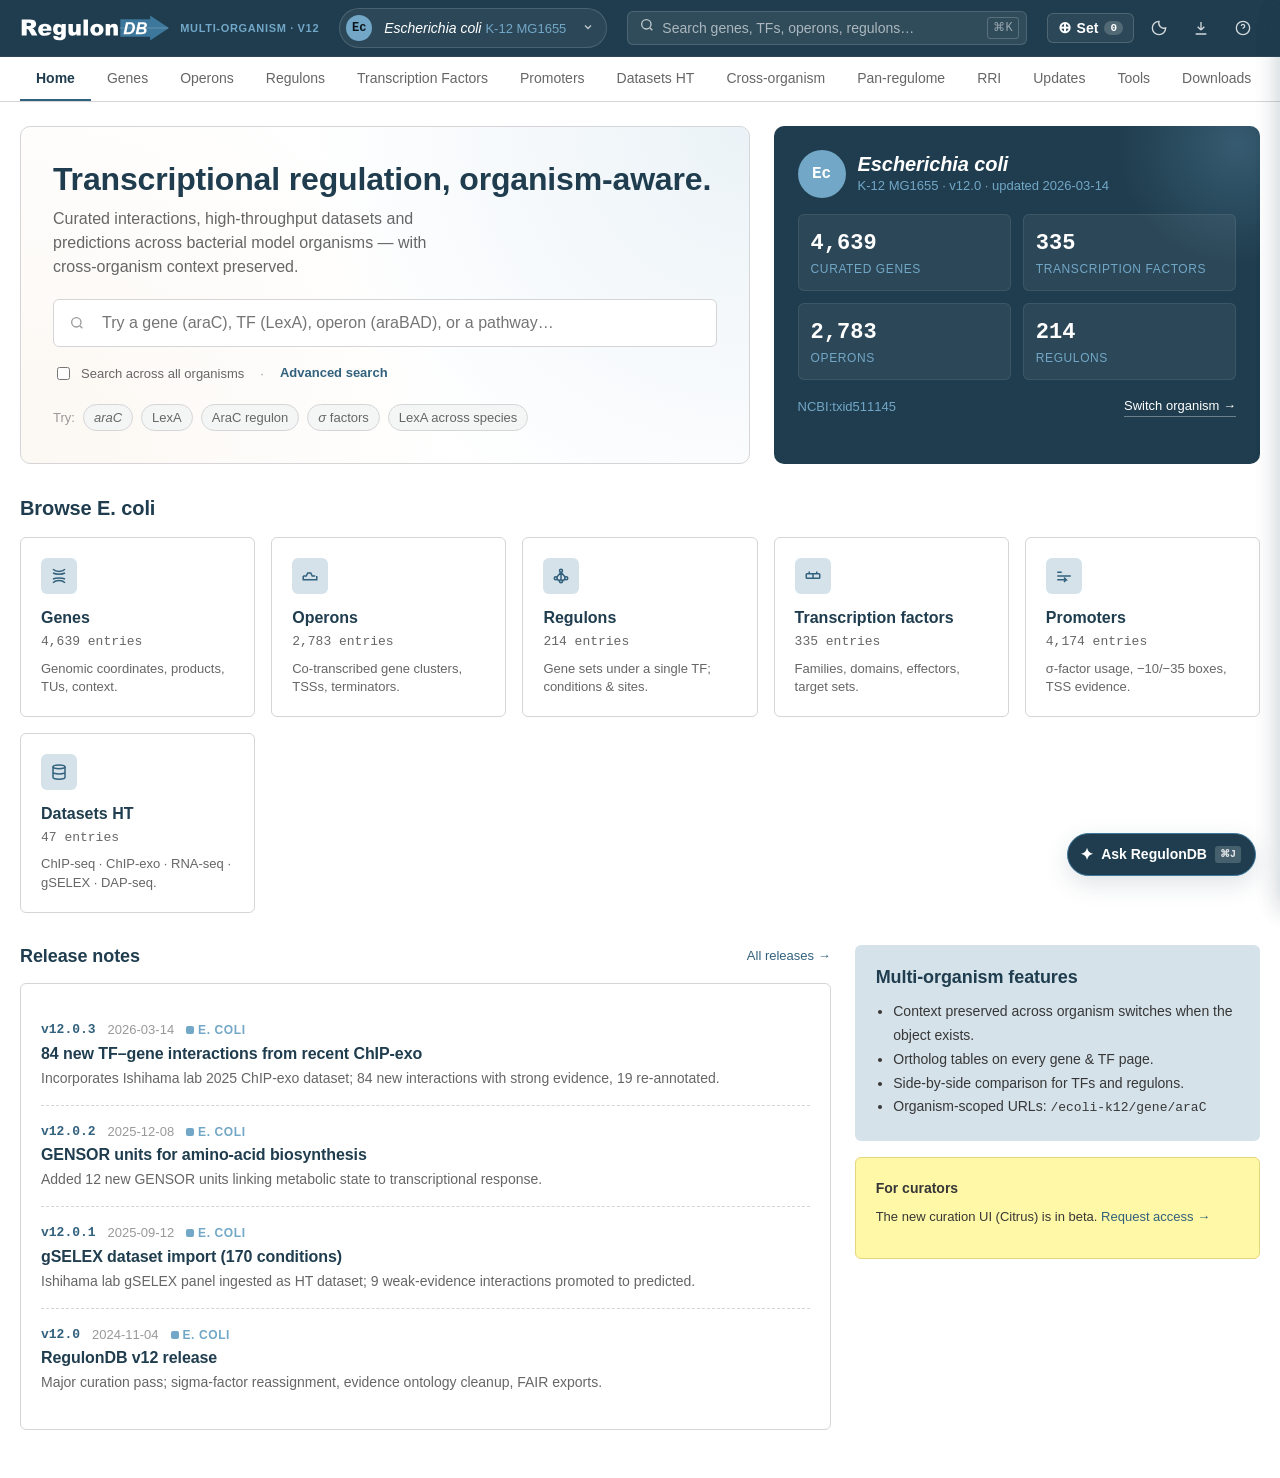
==== commit 88c27bc2: "fix: switch from standalone bundle to multi-file deploy for Pages The standalone build (single HTML " ====
--- a/regulondb_mg_prototype.html
+++ b/regulondb_mg_prototype.html
@@ -1,204 +1,20 @@
 <!DOCTYPE html>
-<html>
+<html lang="en">
 <head>
-  <meta charset="utf-8">
+  <meta charset="UTF-8"/>
+  <meta name="viewport" content="width=device-width, initial-scale=1.0"/>
   <title>RegulonDB MG — Multi-organism transcriptional regulation</title>
-  <style>
-    * { margin: 0; padding: 0; box-sizing: border-box; }
-    body { background: #1F3D4E; display: flex; align-items: center; justify-content: center; min-height: 100vh; font-family: -apple-system, BlinkMacSystemFont, sans-serif; }
-    #__bundler_loading { position: fixed; bottom: 20px; right: 20px; font: 13px/1.4 -apple-system, BlinkMacSystemFont, sans-serif; color: #666; background: #fff; padding: 8px 14px; border-radius: 8px; box-shadow: 0 1px 4px rgba(0,0,0,0.12); z-index: 10000; }
-    #__bundler_thumbnail { position: fixed; inset: 0; width: 100%; height: 100%; display: flex; align-items: center; justify-content: center; background: #1F3D4E; z-index: 9999; }
-    #__bundler_thumbnail svg { width: 100%; height: 100%; object-fit: contain; }
-    #__bundler_placeholder { color: #999; font-size: 14px; }
-  </style>
-  <noscript>
-    <style>#__bundler_loading { display: none; }</style>
-    <div style="position:fixed;bottom:12px;left:12px;font:13px/1.4 -apple-system,BlinkMacSystemFont,sans-serif;color:#999;background:rgba(255,255,255,0.9);padding:6px 12px;border-radius:6px;box-shadow:0 1px 4px rgba(0,0,0,0.08);z-index:10000;">
-      This page requires JavaScript to display.
-    </div>
-  </noscript>
+  <meta name="description" content="Prototype redesign of RegulonDB as a multi-organism platform."/>
+  <link rel="stylesheet" href="regulondb/tokens.css"/>
+  <link rel="stylesheet" href="regulondb/styles.css"/>
 </head>
 <body>
-  <div id="__bundler_thumbnail">
-    <svg viewBox="0 0 1200 800" xmlns="http://www.w3.org/2000/svg">
-      <rect width="1200" height="800" fill="#1F3D4E"></rect>
-      <g transform="translate(600 400)">
-        <circle r="130" fill="none" stroke="#72A7C7" stroke-width="4" opacity="0.35"></circle>
-        <circle r="60" fill="#32617D" stroke="#72A7C7" stroke-width="3"></circle>
-        <text y="10" text-anchor="middle" font-family="Arial, sans-serif" font-size="34" font-weight="700" fill="#ffffff">Rx</text>
-        <g fill="#D5E2EA">
-          <circle cx="130" cy="0" r="14"></circle>
-          <circle cx="-130" cy="0" r="14"></circle>
-          <circle cx="92" cy="92" r="14"></circle>
-          <circle cx="-92" cy="92" r="14"></circle>
-          <circle cx="92" cy="-92" r="14"></circle>
-          <circle cx="-92" cy="-92" r="14"></circle>
-          <circle cx="0" cy="130" r="14"></circle>
-          <circle cx="0" cy="-130" r="14"></circle>
-        </g>
-        <g stroke="#72A7C7" stroke-width="1.5" opacity="0.5">
-          <line x1="0" y1="0" x2="130" y2="0"></line>
-          <line x1="0" y1="0" x2="-130" y2="0"></line>
-          <line x1="0" y1="0" x2="92" y2="92"></line>
-          <line x1="0" y1="0" x2="-92" y2="92"></line>
-          <line x1="0" y1="0" x2="92" y2="-92"></line>
-          <line x1="0" y1="0" x2="-92" y2="-92"></line>
-          <line x1="0" y1="0" x2="0" y2="130"></line>
-          <line x1="0" y1="0" x2="0" y2="-130"></line>
-        </g>
-      </g>
-      <text x="600" y="650" text-anchor="middle" font-family="Arial, sans-serif" font-size="28" font-weight="700" fill="#ffffff" letter-spacing="2">REGULONDB · MULTI-ORGANISM</text>
-    </svg>
-  </div>
-  <div id="__bundler_loading">Unpacking...</div>
-
-  <script>
-    
-document.addEventListener('DOMContentLoaded', async function() {
-  const loading = document.getElementById('__bundler_loading');
-  function setStatus(msg) { if (loading) loading.textContent = msg; }
-
-  // Error sink persists across replaceWith since it's on window, not the DOM.
-  window.addEventListener('error', function(e) {
-    var p = document.body || document.documentElement;
-    var d = document.getElementById('__bundler_err') || p.appendChild(document.createElement('div'));
-    d.id = '__bundler_err';
-    d.style.cssText = 'position:fixed;bottom:12px;left:12px;right:12px;font:12px/1.4 ui-monospace,monospace;background:#2a1215;color:#ff8a80;padding:10px 14px;border-radius:8px;border:1px solid #5c2b2e;z-index:99999;white-space:pre-wrap;max-height:40vh;overflow:auto';
-    d.textContent = (d.textContent ? d.textContent + String.fromCharCode(10) : '') +
-      '[bundle] ' + (e.message || e.type) +
-      (e.filename ? ' (' + e.filename.slice(0, 60) + ':' + e.lineno + ')' : '');
-  }, true);
-
-  try {
-    const manifestEl = document.querySelector('script[type="__bundler/manifest"]');
-    const templateEl = document.querySelector('script[type="__bundler/template"]');
-    if (!manifestEl || !templateEl) {
-      setStatus('Error: missing bundle data');
-      console.error('[bundler] Missing script tags — manifestEl:', !!manifestEl, 'templateEl:', !!templateEl);
-      return;
-    }
-
-    const manifest = JSON.parse(manifestEl.textContent);
-    let template = JSON.parse(templateEl.textContent);
-
-    const uuids = Object.keys(manifest);
-    setStatus('Unpacking ' + uuids.length + ' assets...');
-
-    const blobUrls = {};
-    await Promise.all(uuids.map(async (uuid) => {
-      const entry = manifest[uuid];
-      try {
-        const binaryStr = atob(entry.data);
-        const bytes = new Uint8Array(binaryStr.length);
-        for (let i = 0; i < binaryStr.length; i++) bytes[i] = binaryStr.charCodeAt(i);
-
-        let finalBytes = bytes;
-        if (entry.compressed) {
-          if (typeof DecompressionStream !== 'undefined') {
-            const ds = new DecompressionStream('gzip');
-            const writer = ds.writable.getWriter();
-            const reader = ds.readable.getReader();
-            writer.write(bytes);
-            writer.close();
-            const chunks = [];
-            let totalLen = 0;
-            while (true) {
-              const { done, value } = await reader.read();
-              if (done) break;
-              chunks.push(value);
-              totalLen += value.length;
-            }
-            finalBytes = new Uint8Array(totalLen);
-            let offset = 0;
-            for (const chunk of chunks) { finalBytes.set(chunk, offset); offset += chunk.length; }
-          } else {
-            console.warn('DecompressionStream not available, asset ' + uuid + ' may not render');
-          }
-        }
-
-        blobUrls[uuid] = URL.createObjectURL(new Blob([finalBytes], { type: entry.mime }));
-      } catch (err) {
-        console.error('Failed to decode asset ' + uuid + ':', err);
-        blobUrls[uuid] = URL.createObjectURL(new Blob([], { type: entry.mime }));
-      }
-    }));
-
-    const extResEl = document.querySelector('script[type="__bundler/ext_resources"]');
-    const extResources = extResEl ? JSON.parse(extResEl.textContent) : [];
-    const resourceMap = {};
-    for (const entry of extResources) {
-      if (blobUrls[entry.uuid]) resourceMap[entry.id] = blobUrls[entry.uuid];
-    }
-
-    setStatus('Rendering...');
-    for (const uuid of uuids) template = template.split(uuid).join(blobUrls[uuid]);
-
-    // Strip integrity + crossorigin — blob URLs from a file:// document inherit
-    // a null origin, so crossorigin forces a CORS fetch that SRI then rejects.
-    // The manifest bytes are ours; SRI protects against CDN compromise, not this.
-    template = template.replace(/\s+integrity="[^"]*"/gi, '').replace(/\s+crossorigin="[^"]*"/gi, '');
-
-    const resourceScript = '<script>window.__resources = ' +
-      JSON.stringify(resourceMap).split('</' + 'script>').join('<\\/' + 'script>') +
-      ';</' + 'script>';
-    // Inject after <head> so the DOCTYPE stays first; prepending the script
-    // would push the parser into quirks mode. DOMParser always emits a <head>
-    // (synthesizing one if the source HTML omitted it) but may carry
-    // attributes through, so match the full opening tag. slice() rather than
-    // replace() keeps us clear of $-pattern substitution in resourceScript.
-    const headOpen = template.match(/<head[^>]*>/i);
-    if (headOpen) {
-      const i = headOpen.index + headOpen[0].length;
-      template = template.slice(0, i) + resourceScript + template.slice(i);
-    }
-
-    // Parse the template and swap the root element. Scripts inserted via
-    // DOMParser/replaceWith are inert per spec — re-create each with
-    // createElement so they execute, awaiting onload for src scripts to
-    // preserve ordering (React before ReactDOM before Babel before text/babel).
-    const doc = new DOMParser().parseFromString(template, 'text/html');
-    document.documentElement.replaceWith(doc.documentElement);
-    const dead = Array.from(document.scripts);
-    for (const old of dead) {
-      const s = document.createElement('script');
-      for (const a of old.attributes) s.setAttribute(a.name, a.value);
-      s.textContent = old.textContent;
-      // text/babel scripts with a src: fetch and inline. transformScriptTags
-      // does XHR against the src, but blob:null/ from a file:// origin is
-      // silently dropped. Inlining makes it a plain inline babel script,
-      // which transformScriptTags handles unconditionally.
-      if ((s.type === 'text/babel' || s.type === 'text/jsx') && s.src) {
-        const r = await fetch(s.src);
-        s.textContent = await r.text();
-        s.removeAttribute('src');
-      }
-      const p = s.src ? new Promise(function(r) { s.onload = s.onerror = r; }) : null;
-      old.replaceWith(s);
-      if (p) await p;
-    }
-    // Babel standalone auto-transforms type=text/babel on DOMContentLoaded,
-    // which fired before we swapped the document. Trigger manually if present.
-    if (window.Babel && typeof window.Babel.transformScriptTags === 'function') {
-      window.Babel.transformScriptTags();
-    }
-  } catch (err) {
-    setStatus('Error unpacking: ' + err.message);
-    console.error('Bundle unpack error:', err);
-  }
-});
-
-  </script>
-
-  <script type="__bundler/manifest">
-{"295685d6-cdb8-44a9-9ea1-ab4f4e51b565":{"mime":"application/javascript","compressed":true,"data":"H4sIAAAAAAAAE919224jSbLY+3xFLEc7JKd5l9QXSuRALal72uiLIPXMHru33Z2sSpK1KlZSWUldRkNggAMcnBfDwO4C58WG3/zup31ff8D5h/4Cf4IReanKrAtFdUsza2uA6WJVXiIzIyPjlhHtb+GYThYhiw6ewqvn8OmXv8KPAb2IoTZlM9qACY1oA8S4AVyVa0BMCfemDfDYbE44rcO37a++qo0XkScCFkGtDtdfAXgsigUcwAAugshnF63jw+cHTz8c7L3d20k+v8h+frH/5vXJzldfAbTb0Ez+YErDOeWx9Sppg8IAanEdBkM4ETyIJrUYBgOIFmEI30G1Cn2I6y1O5yHxaK397pvdYaX6vj1pgId1atdQ/abah+o3ZDbfqTaguit/hUL+GMofE/WjIn+cLZj8WalW8OfXm092qrCsv/Pe19ORTah4wycIWuBL2OxhttRX/[base64]/rHl4c7PWh+uJgT+6UF9GYck59GHM2g4OAU0/AXhyTK6jFgrNoAvRyTnkwo5EgYdJ3vdow7R0eYXuHRwXtHV7OOY1j3FNHRAjKo7Ta0QusdvSioNrR9CoOPBLCi0hQTuSmTCvu9wGqL/bdeqMr2MfxM24BJgd6WDTQw5B6OLrAg70oYoKofX9ByamiCgv1ioRmoMsda0q9EGdUTzhu0REuRbOp3+CGNa/mnPqBhy9VA5yKBY8yCGdmtYkrWQGfCNIUwVxiVjCP3+Hr9/Dzz4APEsvkg8YdcNqS/cLGtRfGqmQK5b4F3lECV4KCCOBSUi6NZ5dzxsVTwhHH7L3pB8neVGWS7edAIoLoCmYLQf3K8FCW0z2ZwqOFECwFXEQwElGzOZkyJBD4GM8qw/2TH3fbqugta7797Jr/4eTN68+s+vzZs0236m7bD8weVsfC4Av+VAvfv3l1eCdtJYfeeUAvvmczWuOMibpDQZg8BjTFr9sbgdOQkpjibjhomR+tOAw8Wus0YEsXxiZbQRRR/v3bVy9hAIbc2aiEB0RzSjlLsAnxiSroTBnKWVOd3vZREFJ/dKW/ikCE1GoCYHfahcB3P7/lJIo9HszVLlesgdzyDRwuiYJ41iQXhNPWbnvadZqbF0Dz4UO8GFWGeodBkBKuuAHTYDJtiilni8l0vhByf8dUxEAiHzSBwJJAPM7iGEbEE5QHJIQZ82mYABRLSnYRiCnIgk3zAVdD0EuBjcWUn1O/tdueO0CPGZ8Vwh1E84WoAIvixWgWCCRGNBKtOZf/HtAxWYSiVt/RK342ENMgbp21zkm4oC3Bgxl+DMa1s7rhEELmyalsTUk8HVQ1C9AK/GVb9frd2aD6gEZIxH44frHPZnMW0UjUzuo7zsoZgiJXehr4Po0GFcEXVB2kqrGlS1V0PTksiMiMDipnFRBXc4pHsMIcyUhNWehTPqi85VdAJJcINcLJfr0Bb59B7SW93Ks3gM0px6OBcPJ07wBfcCAwJ2J6Qa4+/fI/XY7kRHfQdua+jZPvvLHR3l4MwSaTDPYC7MrGk/KxIN5pBWJxFdJBZULm/U5rm9NZplYyB2ro3pR6pyN2ibCBAtOgGwktFHN7bsuui5ZEQ+MHeHTxps9EZfj3vxUuhWGTCvEgpJd7leGu4jWGe/45iTzqaw59t63fIzPlzKimqDdOKL0ks3lI4yK0Gr7lV/0bIKYeC4PmabfXRgRpI35Uhrt0NsSn3TadZUErqS3G7ZdypPj/9apoaaW9J/vE/xsBZr36yRTHwWRGFNT//s8SZhgTTzAer9eQlpLcMRjkiefUC2i2pcwC7bY1HR9+lb4jceBTs2hIK88pErSmR7jv7qo9+THB0UrZymca+fBh6heSk7Li5JwIwpOtNSLe6YSzReT3FeJ6LGRcMlUSjaNABCSMi+lPBkHlu2lPLsLGNUX5qBV7QX2pcWjay5WepwVRconqS/j730D1fU45ctXyzWLuyzMnLU1E3NJvsYN5BrTc5lm1m3KTJJvPTmu+AharDEs+fPhwbmZRQYubK24J9pJ5JKRaCEbYEbLSRsL0wJUN6OLZ4dwBfGIcrwGMw1Ske+y+gFJH02dN2xtV9f5g05RqnVnT2psyYG6HnWPGRCGtf73/9EVfXAa+glKQy8Av3rkJCUSmyAsD77ScJ/KZt0DJGNUhhyHFx6dXL/xalfHJURCG1XpLtlCrV4YnF4HwpgkVg0//8uebqKYkkYn8ob6aX9NNQ6dmhE+CqDliQrBZH7qSF3jK2UVMNbmIp4yjqmG6mTRmTeLZIvBOmxMe2NRy4/qdBdk1iD5Un+MmqzbA60Nm6zbAV9/ZLPDAY4z7QUQEfphz5i88ETfg7Q9xw3CqrWpDTnM/0RBJtiA5ZD82IPBY1IcXLT8iDRBk0ocqfq7CspGDTONzFja9QxR0+6wp9AYdaYoBXriIBeUI3MlJ3ABB+QwBZzwugVCfqpKpUs1boKoXBlr1qxBeg/NZgM22SeaTghQUFpFPke+Mg2gSUnj7TLLjfqDEhm8gDgQtg9jmIyxYE2WoAlb/LIS2kK5lQRdjDfUzMgvCQOIEm5EAB0PHYyorYW98QoUcVQm8ms2wQEXdrYJSjAsBPOJsxnAds0DNzQcF2r//c1NBD4uYTGgDPv3rn7ud9qd//fPmNozYJVWIkGi51sAB04MFrnllgDa/C0E/MLLg928V8FuPNLpOXxw1Y3qGR7x8ppcMn49f75nXk5PDl4f/hE8He7LsGvBq2dPeX+qNgVb/dIB9L/WpZ6kKKCGVDglRnJvRiZ4ZnWjpyZLW+vABocEj5KyFT8sbziS7ppbosaq4TT2PLZSO96zl5c9QoJHggeEp1mrQp7Gn2vPzcDik/mNWzZuj7lm9SIY67yb8dDFYKfu7O90cHivFDERM4ICmm8NCmQw7+toocSq2Fq8y3AvDVNmjT66VJ7PEBXfeNq4TDRGiE08V1emfViuxVN/EW2hL2MmUM2rUzGvESS4CL0wEC91lE8eek5CzQNuFURifF9bIiBFuJc2ZIx7w1nkhh+G0Isshq35zUdMhG/2pKcgkkVOkWNLfuObMklA4S079smYLUFt/[base64]/JbnsRDstxO4+3oJC3gHYZhdkzxpUdSkqa+qVbcu5Q8gzuCzbH8ajBvJ1SiOiFahB3yw8voLYfCL6I6xDEEEQwooK0bBlpeEzPFjQWQDyPxtbZMF8x0mLJBgxRWN6ZmeT54etDrdW9e2sJsufSWtIA7hpMJtIegt3axhLHjDJpmX1V3/[base64]/+N9iliRlKkEvFKGXVoZBVfOYJ5bQ7tFpSPWEtMyGmJTSYqfdoCpKcTIkxzx6gIBM8M02TZtfnOJyyCZpRQQrkHjVfw5fMW8QobelpMXwgwh6x6GoWv+u8N3xbifxhmpLOLLl2lI/Lh0gsIRJKa5y8JGQJhKzV+gnqS/w8lPL1egDuoyooLmiCcJEXuj798hf8SiO/SKm5RndKD+R0VyjqGJ0I9qbUNMuK1s0nLxLrTlnPuUPN/VmCG9oq7BoxSlwLNAtXGe75PgiG7IDIuiWsqh9T1BLJFp7tnbzdu03drFsDjZ6S6BQ+/cu/5Vtxhu6e5vmjzRxathtAxsyvfzZHIUNTJxrvzelXKZ5hp4aRfHtD05c0sOzOlblAnt/dHu6LkMTCMqDkzCdyw69YWCXl7vqJdfb0PGOdEsMTSZB2274Y7vp+EdkyRMugnO9n2zhSStSkEayjFavSBuQvSAii2KeB8aIWTzSpcZo09EfK57FU93wWh2wxyBvXaAOQDHGi9WhAVdL0HFCuonERBcKFTyxi3QQOuqSRw0t0NEPvsYO0dpmKf3josf0rr3/4vNvpbG8DuhVQ3cAybx79bNN3ZfhDFBxxJvpHnb0nh5177AgtHYCnbv/J1tajx6u7cidwt+2Hw8xmdjRNhRvaSI632s+aDb3dds7wsGZXH7FYa8IfPml0Oh349Mtf4FGvsd3pIJ6o8wp1vTfs5gk2j5YpHrian41r9QkPo/nJj89rlooi254jbmn3t1VC1z7ah4BEV0CVAQkJPZvTCAIRK8EYUDBznA4+/fJX/[base64]/MQJaeN63lLGYeN8JPyyOlhW+tcsV5QqOj4he35WZFsiLrTn30XTI3bZ7dxdW5vbq9pCycl2U6/NW+Z3A+Yt46te0oRc/ay6uFg/[base64]//WO/qNVijeUuzUtb5oR5tGoHbjHjbuMum+L9vVbCGSba2cKmLJ7FJajJ3l7qS2zv4eOJuVzMzqAWkkc1mYL+Zb3srGU75DbvTk5yvmp1zNvtkzd8elZEaMFJPdnlVZrdRiLTWBSqmVxbjkq6XhKj/IS8kyuyVZLqK/ypk2Q2tXsxWq25t4jxpz6d36jAqz6B37x2dUEsPHLemaqXY7wrbvXjtJWkn0ayxC47EifWzsXKuJmIA/LSTkZwu1hdamNzds8cwGN7beZNMaFZz++cKnkQjElb3NU7DR2pp8WbnNizZ5waaVu2g9s0dq9ChEuExLZfrDworrsRDdTuf3ZT3jxR+pkCgFLfc+vz+kgt2gTUr9iv2AmOUHxG7pB7SCeBavBctZoJhlgFpNkrQVTtLCT7/8VZLBPF9XkXobReSq8gZxEXG21/LjbeW1IqaQtQKN8PatcglmH6yPD6D6++p6hDXZLZ83NVXn+rQ8w1rykrj0obAmoZLjJBOTRspNasdqzcWUTVkhqV7TBSmzzw3VvjWxPqbjW9JpNF7flvc09m2XcTRvXX0W480wiE6pD/PFKAzUvb21RMPhLlvDb6mXdarKACMdAelYmRrCoNgzy6hK3Uv6gbqirXYvp2Nlgq+nt6ItR37HlxH9EMfIMeU149Jnp0TeYLdRjZMwPEk9ObKWrwdZ1fmDvFb0QU4V8SAnyjzIcwEPbFzTIOlAFBCSK7YQffTDiuE8hpBFk2bscRaGoANSAARjqDmRHtAgRlsC78Yrb/8jMqEvZVNqV2Nz1XpCwnOXfbXjwQOLSmfO+bgCnOG6474KYpHBGOMTo6I6xCaqw8eMtLlxreI8dJDEBLFiPhXrWV2aW/VkhAVjXH5pnEqiNWhR9GZhU0OPu1OQkVxB9CN2yiSERYdgSMrBQM3P2YLyqxMaSrf4WvXrtES17tadkbkVvQHAGEL7WaxK3UO0eaSfwbK0QKIp7efwLi1k9FD9LCKmRYxg289iplXEYGY/h6tpIaRyfRtxzaelmYt0fhzUmpF5y0zIjo1/zvzuhWGt+s6s//tqvTVm/JB40xoeKw73MRJRi/j+Id7zeRnEgkaU16ryDk+1oaMg2LzKrTrDyqOWxFZsu8XpjJ3TmoWrdYfBQWDS0sT3naJ2yfLpeYeNaJ/+FgKUVlsmTZinJdAwpp+9k5E3bPY8FuYUBMONa4siFojwzmVQwTz3AugbdDfVzOeK+wSCecl1ALtKkc/IIswyAyvoTBhYErehHuuRHYfGrDpgJFQ5B9GMa3MxkWm3QXUKb9/sw3lAVOAUs99G0p+XO1QFD/24kBhJ/G0J5gHJkiKmW4KBdBMt6qRW0/cmMjtFv032Ao2yOwnPHRq1gjhtNprUM4KBBDtpJMQ2QmuLqOvz9i5pQIh38/aE4MFoIWitiqtYrauT6+sqPAAaaX1IK/Dd/bcs2ioNuJaz9krxPFBtbnV+D535JTS31UPVKp6glIFZelVcmwgrYdl5gIAhmsnQClCjYT2Z/ZZ+wJc76da9U7/ZJADC3XvNvn1W7DMrxtJpFuMBlDrNinGJ16y6afaKXMIAxDh1ddvJlYlPfnzusODnE7gIfDEdVFD2rYDykx9UHncqEt6n7HJQ6QC6USS9LAG/Gk/5PbwDL46RGx1UIhZRw80Es4lLxw5kA+AHZMKJzRfvorshXHYHlU4FrrqDylanApc9JC5ppxW46qkvaEw4pYPK1wfbB9sHj8yLph5Ir2LFn9i4FuOWHrsibL4hbPbe0oGN8BaB9D2ufr3Ze9h9dIDOOl/vP3m83XtcfW9vjiSQkQwZdSlBVX59COig0ntYMROLX2jkQxPSEmaae48rMA7CEEup3t8F75cV4JeDylalXSxZIssse6zpBuEByC7q0Iae6r/7sALyHgSJvCnjg8os8P2QVsASlweVPQyzUkldlwaVbtcA9PXmI/wPSbgv3UdRsqSX4vNhetRZByYU3OM58agLVyeB6+HDhwooNZnSa1J2ZQD8aB/yRfysgbYjwUJkvh0ET548qQy72emwJsHBWtWDM3Aa+Z/Vp7MJ0Y3VhmC3HZ9PXGmsNPLQ/Tl1l92WvcHJW4yL2xPjL/PxFuP78/DGtouGey/+3lgomYz6UttNbR3YhbritNXpFN2HSjRH2cs8j1C3UEPJtl9kZBdjKfUmNnZto7i1HznCvpjJK1l340cuL1pfZXyrZT9qT63pM13oQ24fomv7i0s1ehQvlINZEWCeKfHBWKnXaPatYwy0IDQ2Uj/vo3XvHturDHAySk65MzdGJ83aXm9qOhuDJ9c6Xr9CNcS+Kpi9vJcL0LOeoV6F7YOjZ6/aR394tZ7j91rKzVupNDXbhLQyENTDe5RGt7m3EKzphZSckwl1SmDcKxlEko1BBixqw0lvC+Z0LgIfb0OP9fZZQ9XpaKNSPtJREjs+4EUOnwX3S3O8ma/kTV/YPEfiAE1rfgs5S+33XCJGSifeshXK3p69w1U6NEEeZDyKSUTCRAP9hykRYGzBMbQhiNJfUkx/++zerIEGLmhrsIpN/WsZ9ossfnIRkwgXchm1QjvDJyqAbD9DWqPj5GKS7W1ojC10LK3d2spSZK6mY8tejaHxTNmcuaMUXW5p3bh7zDk2dDz1+zCWi0Iqb3uxreXzYoUt+3V8XkpVVDp6X856aofqK4xS+CwIBeVmgmTgQU1j9MXuzd78MrG/9KGjHcx3YMS4T3kfuvNLiFkY+JopUu+bvopmVDcFm5z4wSLuw0Nsz4qBpqvFCz4mHm1yEsTUv+HmueNKGkRTygORF+rWPIzeROEVhi8udhu7XTPaAQVZhbV80O7Tj/oO/ZFu8lgod0xyNhrSMHE3TknaoitWeiSJu/BIyrsXqaZv41wk1nMuEtK56HZ+RaKYTt84lxnjJTqFoukP+Wd1Ga9ssn4136T7OBBcG/Z9maIl0v//aYu+S23w8eHzH16+eQ21vfsJpKCjoRXrhTmd6OjSstDeqqAKnDphFcCKgS9CDJXPW4GPcdSxYOCrEu02YBQNhzu4oOCRCDhdxBhtTdqOreaCWJYemHbRloBvqnafMzobqetNqrhequ+0kjtDbi91JgelhrjUBNHEH7bfKHqGb9RTIw0Fhy/xRyOJYCaL6WdY1usaiL6cAQ3hb6cqs8Lg3aAd0wtToiKTq/[base64]/3dcXo/+6Z4BfJqiVxglWNEPq2KTeB09Ert84wCTe/+RKrSIXTXaM9wqE5zmiZ+h7vaZP2QRvADnP/a3/9Xvbqeui/laAvBHUtBqDZDejlLaZukwS8O9qr1ZECY46QNN9b8Xb4mE1PKfyMloqXpS5b8vrR9VnyIA3YRhYz4EFFxwfgp1E5ePKv/Vhq/1xoIO3bDCfJYnt67mI1G9vX3v8EUPYAgYj4qk5jMthCiSCxJrHUxXl2qjmCMHrDnQbwgYfAT5SkXfVtNoJ4qvBAuF6phzvw0A0Z3q+4KizldANx4T/yRkuPRdz4YXzU95ejTh3FIL5toSMtsJa3Vn9DILw5vb59XBekEtuaX5lDTb/0gnofkqh9EMpScXKwdZd3tdzuoJ9BKCPXDVSRsd35fpEeQB+S4XjEkTKoA/5GBRfpogSu01H7vID+2QO4V62Qo54xbsOnz7R8DuIK5M8rfPICriOu9ipzJGWk0jyXH46+gLlxXF6gh/H9ZF7gDsyBSbit96HU688usdvD+1G4qMJnWmpnAUcU6uDu/BmiQCyW/2Z0q2mbKWF2oZptZhuwblWxF1d3IWJ9xZ3CmZVbFrj1YdV3QLdq89Q3u2a0Uf7Q2+9wLg7M1FXu/9l3Bu9QAnRzuHe9/f/eaH5WIqFjxMyeczGLta/rD8UtV9ki+rXHlMekoec5goCuhy2etelato66n6mhlkKxq+umWxg9FFbLJz6xPJAyPabwIRZxNAqrmq0XC0ORLCymqskzhtKZmFXUp9PU8q1sF9ZORXaSW6FKaDGWYkAvK90lMa/VWEHnhwqdx7cz9IEdUu2xhcHI1uPq6NS2Y0lm7GTgsq/JtppWcacMjQ9gpKbFgH5UGi/k+BmWv6YYboFfFaHZSrVZhYfM5rcD4pKQs4xNTbPnbKcAUTlcLP55hXtJPv/w3JE5nGBvxv3+Evr0Ucjn3MMmIq/syFGHaLckQYnTYOg2YnhRbYZQqiwoFEzfVCOqwFSIYXmlGZKDojWs5Bhmo2Ri9nQElRu+PylveyLEb129kZOnWKb2Kawpf5PXPVEJPJd15YdR8nRlGoaZzha4s3IbOMqVr5CSnjWtr5rMZY1WlpjfFwGEKne3ySyOA287Ax/[base64]/RYuXerfdjECxfvChpp5BpoZCq/[base64]/ERvwt3Q3zgqgLqtUgJmOCXINSb/05zSUZqLItpnFt1mvWrZ2kwdy4Lsg4a1qsLz8WTyU930f8QG7V0J5+Lt93AxLCXJT5uwGYeMO8R7oNSLfTV5KKw/IdQmMIv8z3nbQVkiCqlkH4Up7aLoT7haAdZWHKEVED2R/KQLJf3CIrT5IWCnFzWckqF7VWUaudNJ2Vd6kKxfBckh/cQmXJepzgc1hwVWqf4lw7qTlXYRZi7VJzvurHquw9udh2CgjEO7uNzDZVJ3BizUhQtQFn2jaM7Fvp91uDw/gEwwuD6pez79AKrUTGxBQt30pDdPLh5n7cM1Ryi5pZtMEweev1hpOzq1E7VeGsyJBUlsyoGAFMrq50+qicQHxf1zN4qwYLTL3pn1pjkxY74eWH/+d//OW/gHIZSj8ni5flzgvmdpgwRn2waJ6FlzbV/Kz5K83flMlppv7KI6pY722+LMOHFaaCSVRG6WrJeAZwZjRGqKP4nVScSAKEX9009VqNdEwnh5fzWrWG92vPWpxKvXqt/a717YPv/vPG9bJW//ndH9//8Y/v25MGVP/4x41vqnUMjFPHe5DBxNyItvpJGuG0AdXdGeGnCc9mwK0MN7q7bfw0VC24w7IUFITzBpzSK1cVJkNtwPVyBwjnyVXiS/sq8SkM4PLdKb16v4PF352+h4HMooJPP/8MHRxGV94XNtCzhcjDYrHx2qYp8+TFmPjcx5yGmMucCKkJurbnIrlRa20O2VhTDq/EGmOVsDL5af+GEqc5h0mTwZwRJnla7KCeDeViZMV1wNL9kBJekK8OFTQ+5ZLvOs2lNnQkYQVlQdTS0hTrBRbZjetk6uC7dBpR4OpLoeoGY10KhJW7UC2OWeOCRnIp3MtzD8Ld643337w62js+VJfJjXZnM9Xe3IMzoXaJKNYpoyyeXDP/oF0tbEqh1EZvinS+7TZmJFBx7bQbvlVRfRrAHufkqjXmbFZDgnNCRQ07bY1DIl6ZGz6+duaLP8RU1Ov1Vsy4qDnK7BkRPMDr7LJhiaQT5SKoF005CiaRVjwahnFfDjC9SeT0kyp6J9oPcFmvf7HqM5mwAgVo+u0GNair/Em8ATEMQmF5iU1pJrhqsf6z0BPnfi/[base64]/T0jmc/SDt/MJO15595mOR1+LtHIR1t6e/FjgLbW2VkTHsEOE+W08ro4oT/FW31O+0fle0c9sclp5SdKhQ64+Q/M0KYX1C1QZJaJkUffZgEMrS6oRF/G5zuZOEsqTcyIIT3gOywcCwxSqfKvGG0a5XTg+GHZOnEcmIw5rBVGAuByvys66WvwouPf+qPjeu/ILNumtZJTLJNHQOhKOG7KZpfFJSwWGwg9lr8uWCc3fNybsdWrMqOCBVzHJy3TMV8eJ1E+ja5Z5ot6qk8K78+lFxVX35m/Vj4lYi4TaEFE8PnI9B/6HuSeWv7+jft9oGm/[base64]//VKL9LYexnYMyFVv9YrDIvm/hSH8xklvMpTNY+mDx2jip4uYk1V7jSH/VXjFJ+9+RaRu6ccyo0E3Tz1e2yBPe78xtc14w64i05pU1yQa5iK4CKezdv8Tl3w2VIxuE+40avom9A5jP4cOrtyY3dyAcPCyWLXvxtcc732k/bB2Xf+eJ876mKOYbKnFR/ozVGJAxBTDmlLXlRPAe7o+H59MtfMEhlMA685KDMDyVehOXgzhYH+xoceeNsJE9YxkHbP3zc3Xh6PG1BvBjhxcxYli+Bz4gWScJKj0LN6IrO40QrhEadMcZFlRnQhuiyG4Y0VBZJes7ChUk2IqbKqSSOrRurBK/ygZii3BLM5iEFnwdjkQPKDb37a7pW//hc6nLlZMR3qw/[base64]/duKK3mTZXOx/ccPtosqr/[base64]/pPNorJtfExu5psrqdnn+9nhVrPBnB/pPNve5BBRj6L4irQaXTelQ2l4+6ss2ttQJdF59NT7Idm3TgOZJvRrLZyY+k84Uj2ex27mkkuRDV9kg21xxJb/xwtPV4vZFs3eVIdMcm9Xr5SLbvYSQP72skq7Cr193OjmSzcJ9oOr3WPtm8y32iOx7uHx+tQU/MNRDDYLukQrepUgYkBNScAhnGs7VdKWOAeo/h4TaS695j2JRHfacDiN3ocUY5xogYVBY8rH1NOK+XLriaeqRL64fI18AOj3aF1JGMSExlmIB4GozFoBIvRpmJHD7dw6PM6ECymOAeR3JY+LDVw4cOPtxuWAajNh/f87D2ywYl0SL54dNx7ACqBiPTSRHOMzknkHVBwYiO/0liP6fj/ziobJsp+IPCjYfm9/d6nzysAOMBjcSgojxtXek7meNOowMvu53GNrzsNLod+Ck7Ae6ctlUvjphsDccNv591LLSDpYxfSz9lfQveEkv3A+4tQsJ1qjL5Wit10Rdqa7vTAO8KBtDrdRrAiQ8DFCptxyl0wnJjNzhfZZSYtITUtM6yCTG0L1g0kUHjauiwEtXhW+jBt/CKiGnr6AU0k6c29JLcU0oKvoZWqzVrwGUf4X6gSnosrskmsSVO/AZc9XEw+nMcRM5nk/tq6bqcrhawt7bKBGz5pUTAxkCIuCJJ7DCzWJU1EdfE21yBvPqpAHsfZ7H38WrszaZK6SkZXkvwjx1WVLEgmewore2b8DqzLXVUgs8b3qPs8B598ebUp+mtNqc+kKg/yXCsG9dyT8idEOVsTFZaGHSh9gviN2hwpMlXT7lzU8X4M8r5LGlDUXE9z8p6LF9pxKo7DSaGrAQTNq49mWhEPV4tTe6cyG+ZtDnyx9UyxQ6dbiZ507RYie3touPXOXfQHIW/lpX2zelWpGoKU2CREKNJOlyAF3B5k+UyGYZ3lQyDI0uZ5n0Z9cYPtywEH4/HWUA3HQVVmpDF05lYsGF4ANvLz8yOs1UgXSWy4HisEma8LkqWI2fBKJ9XY6DjiT3JbBBnwvQKqynTK8wHle7jG0X8ggXOum2ns2cQyfQCD2Dr9jNYLsLmOQ/Zj7Ya5pgkm6Mo9OcuOIid+BQ/vjj8w0kSgQE9c/uSuH3PZlS50ir3YnyHqmL1Toz7OoVXQx9J8rTo20Fc1Rd16a5vxfho6ENYOvL0bU9t/LLc+WpZRwfo/wt8wzLNzrcAAA=="},"47864628-c66a-4bc2-8139-7d3443c776a6":{"mime":"application/javascript","compressed":true,"data":"H4sIAAAAAAAAE71a3W7juBW+n6c4QFE42ZU0kvzvYC8cO/FkdjITJEaLYrENaIm22aFIlaSS8S622G2LotdtX6Bv0F71vn2AvkOepCBF/dlOJptONheOLZE8/+d8POTLz+ASrzLK2fQYzmdw9/3f4JxH7yFGCsGSC1BrDKngiqtNil8AwCVGlEhFIneRKVeSJKNI4djM8MxbWGGGgaEES0AshltMqRvzKEswUzjWiywIp3y1Ac7o5gginjElX55NJSCBIaUowmtOYyykB5+9fPHilrCY33qXJ7Pp8fV0PB/DF3CwzFikCGdwcAjfvgCIOJMKuFghRmQi4Qv4SpMy7/QfiUfQwhGnxH0fhC3HPpYRGUHrREZrLEi0Jgj0kOq1EoiwEbS+dIMQzmdBr9utXq65UHq215yk0AdDrRsEQacaHnHKxQhaP+uH4/6kXz4njCiCqNQrRTXKSMkRfGvUKUfQ6bWHDqilHEG73XWAp1hwJkcQ9gdtRxsp4QoLPTLodxwQuWH1gKDjQJbG2k4jaIV+2HP9tht0WvBdQe0GC0m4FvQmCD2/5CLGMhpB6xIvscAswqWCjXcsUKSwIIiCEojJSJBUmwTRnDrSPzyYYpxiqSDKhHlyBCkiAsdwS9QaTiI+2USepWgZahhNIppwhilFrtqka5JkgmTJlgWvykGg3UyQCO0aUWLBb5CAebUMvJmHOwa98upDduw6HIaD/q5ZJ8NBNxzsM+uVut+s3W7PmjUcdOpm7QyDhlnbQejXzRr0w12zhq4f3mNWr7Nt1ZNcUZAiteYrzI60pjhbARdqrSMUIn6DBVpha6rczz0YxzGOIfTDzkN2W6CIUJpJV2YLRSiRWyY7tu9h931hsKA32DHOsbc7obBMGHba/mBPxKEOCvA+0xzL+00TdrqFabqDummCwG+YJuwN+g3TdIa7pgnc0L/PNOG2aWYCJW7KJVHkBkPCY0w9mOrEyyIFkqwSBEsUKS5A4BQLxYnAJt3KlAsbehAREWVEiU3DTF8fvSjzpcAUI4lr6RJuiiTgtVuOzuu4mTQcnQOauRQUUVQPG3SA4VuYn959/1dTBoh2MWQStYSl4AkIHGGmYLI+u3DxB95yYMHjzQhaZyziIuUCKSzhTK7JGiUIKFpoR+uWE0ylkVgdgSXWIGH81HoxviGxzlkOBEMQ2EWMcaVN4pVmKKTVsdEU1QRSIep9GaiUu5Z9tnILCIyiNZY6XEsPqYR+i2/LvAgpkhI4g6uLMzcwxtTfwiKZcrHRX7WcHrwidOzAGbs5zQdKcVwuD4zfwjKjdAMPyRxuy2w8tJB5T/SW4tZCsOlvSEYoxpa2kQvHlbBXKffHDvz3D78+NZ8n5nNmPr8sJ5Mk5UIV5SESXEpXFPVHguJwpWn/[base64]/rJIv1u34Q9rqWOcN8U8JU8DiLdK0YVw8LvDiC1jSrEAoXwJcG5r5xK5Vk2re/yZ1abqTCyRHoFHNjkpMejQQ6Hk8do37zeWLiEAl0OntVlAogzCJoLHP0tISKiB4vsH6nE7CxI2GgfQgtzPAia6vMKFiPSOHuT38xYwtN18rQV7aGfFv5QRq0nLxcjKD13z/c/fCvux/+oT1fylylA+3SHwJ/BK35eD6bz42Pf2h3R9CazGfjyazllJlUZ+npuOUUoT0CJTJc1bQ64fBhwv1+nfBkPK4Tns/Hu4RPLu4jbDVRYc5rDR4qbahl6QqAl0tsXMNtOaaujqBljbBXUM5iYt2G8cp426xoWVUeVvxdCAd9vxP4ntf3O2H/sFXXkGFmcnlR5+XzipfCyz7GzOcQjc8v4IDyW1jRLOISH97L1OTyQjv3JNCMtdsdzVi729vD2LaWPs7ZxdkOZ4/REjoLXurPCq3uWpFnqmFGJFZY5bOPx9OPs3k/V4936DrR09mrn57oScsB+KmJvv50RJthu0RU3kt10qS6N0IbVO/+/[base64]/6MH07Rgo56lmU3OVseLXYpPzarGOB1cRMTU67Pr30Q+CoD3sBV1d2vYoKfR9TfOyzGD7oIVFW3y5ow8P5gKzWBrkp7xtCxab8oYBP7I/2cJ/oMNDEbUZwaBnAlhicYNsNNUAYIKjdd7msWNw3FDJ/VuEkuLd939rEGQZpTskGYeYCBypUrqjGkCqSgHcEKTNdQkHcbEJXqKE0M1hU03fNSD0/HQEb/CH8YMAmuoBDQCtp2wD6NqzlQHmLVo9eQAhWyCswzWHoYZru2AB/7hw4CrsQIpTRWIktzCzwce+xccxTxBhDSewiP7V/JX2d3dBWEzYShsjh85tC5t7QwcENzueV5iSD67KBHPX+qtp/Qoc8RUj32AJV++uNBqDg8l8NnffDtzxZDxr4gVL9aLgWUtgIjMnOuhaqsGwV5IdZ4q7EVKIbhSJIKIY3ej2Ui5UmS5iHZ2XOBp/BiyLKOY2SGFJKNJt5O3YyGsGF/vUkq9zUEw9rKoKYZZgrq2t6rFHVim1fqXSNtPgliFaXy135d36t8WsiQEmM3ldwDOj47vf/[base64]/drmPMNUYpieP3LHOcGhx6cl4CNL0GmOCJLEuXYp2BFi8mjNUkIhn77Xojb8/[base64]/sKUCfRT5BA20Bz+pBvLU0rqanwdht7Mr9oP7lXyfMCXs8rAmeLtfF7zbEHw2Hk+05H90Z/P5ZAYHkzXmOnscbmmh/QQtaHnHTUl/Fdj/oZaV4XH+z0jO6bSQt3m8Z8JqvHNGUGuMP7R5WTaHJjhZbHWa7WZIb+VbTqMbv6dF9+g2VT03VRTGz05h+uwUJlsU8hpekfj3P7doxPqw4kAXlcPH0jjZonGyReMTiHG6RSJvjX5SErPnJ/Hq+Um83iLx+sm2qG0kayQ2K9wIC/v7/yZRK7h5KpEYiWh9LbDMqKrfF2gc9RU7ZbtlLK8PPQDGjmqICcscWNXR2d6T2xrX1TEz5VGRZN9Orn3fHwZtrw0j6Dhht+P02gHcff9X86vrhO0BHHxetTS+rbdqCjHeNMSY75zfFmLZlksDQjZbJx50wqIdXWT+R4u2w2PVZd7LaK5eM8Q0djqhBV/FcWNs1cy4SDQyE/xWrY8qrIpjaCDep3P6kFu8K64ZEQbVDYojGAY/LxuHGiUWzTstpPfxSxmPYWvbyFXlt7zVrzjk6rS2Pqq3yYqKDwcWDXRyLHDoQNWn1LdezH0ehlfI3OexLuI9eNnix2vX9oDKoIt4siAM6RBbcpHIe5pp5s6JaW2BWiMF5V4mB9aN/czTHaE4p246Q1rxWxwSlyfakKW61YbMnsZ0abUvG3bKXphuFBouiZKYLp/OXnncY5kr2kdVRLmExVmkIyPv4GMW8TzodVqgWJorPJxuEix0O/QXnuHMLUPqEwfRThRFiFIgbImFvlxp3E7i32bmJgGc2usPiMINoiS2N46wyVuPdsRU4JhEe3m017IqNssLW3l8lTe69J2cWqDNMOMJdm9JbP2tyKV5hkqI4skmIsydQN549aDTgxSj9/II2kPQNxQpSn90bl0XTeQcLwusm+H5ViG/QeyUl+OKWx5a8U5jQ+nUEbazXSO/O3rx3eHB4dGL/wFyayOQaC0AAA=="},"73b2d7c0-12cb-4c66-9ce5-a24ecec7192e":{"mime":"application/javascript","compressed":true,"data":"H4sIAAAAAAAAE81X247bthZ991csCEU9k45kkbpYzkQp5pImAeK2mLZ5OC8NR6ItNbSokLTm1gH6Ef3CfklBSZPxLeecAplJYVgSucnNtS+Lmxw9wRmfL4WsTo8xfYm//vgTrzNZaXwDvWBCQHOmsgIFFzVXeDIaDC7KKpcX3tmLl6fHv74++eH7n5DiZoB+6FO8e6abOS7K3BSpQ2IHBS/nhem+m5JfHMvL1PHhg4agoYNZKUTqVLLiDrRR8j1PnWypFK/MiRRS3fW6vU7qPH+WlSoTHNll6hDiILvq3ip1xs7o+bOamQJ56iyoD+q7gRfZv5WMdDN//u5gAGQFb5SsTuVFtQmaroCmnwm0FzkruGJMENufG+9EdWZXf3xYH0FhE5aQmj9SbO/QTEnSwiHJNEYsCAWh66hMwRePj4qCMuKDWIUE7QfxkSBB2+MS3yX+f9aR5vKiEpLlXwBs0BC6sPoiN1q4kX250TQEJQXZiLKl+RcgMO0JTFsCE3+VwdOJF2HCqBfB/q3HCYK2FWSul3ihS+BNXALija25ZFx4Plm3S4sy50o/tvNDxAXx2zQu6DQEoUXYQqRFYptJQeiU+vajtXnVJ3Hnk7h1Cd2U+mse2xInvTi5F987o6xm8t8WZEKRNJ5PpoRY75AmKjZCyC8NVxUTj7EnrhEoQlDETTy1LLekQWADSsImYhS0pzwFfbXWdunb5L4N6tJio/zkFdu0JVmxJXmQfAyyEDYP7SOG3+4CWejaLvdjV5KFsElqH10PibPQtV1u17Vuiay5kls19KGNCVo6CeqG9omwCNsu4fqICpI07oa/VXfQeSSYOzI/2snVqKfFbimZ/HfxHakm9+JVTo0bu/1QjG0VbbeesYgxnsYgsYj6TI6FGyHYKKyzR/KT4pnBZeoEDq5SZ+LsWs/[base64]/OE6pEVZfQlMO7DcHg4GoxHe2HUv2tUxW15fX93dfWXDlb1pYCGz93d0Xb8G//Ti6OzkFVLszZZVZkpZYW+/vRTby7TBKVKsTTg9+vnocACMRjheliIH61dj54KjllJ8nGsbSHHqdQN+VVwvhdGeFmXG9/Z7LUd53mLMuWGl4Dnk+W88MxpMI2OVrMqMCfDKqJJrSzybFVIKr17qYu8G5qrmTzGc84oPD1Axe60aMsVOhgfIuc6eYvjGZYqdl5XUHEtTivKatZbqK234oquvzEh1iHzJBFhmysa2R4rXimstlTc8gFTzpxjyTIrSfU/o8AC8KXNeZXbBbKmY4fkQt61dOwCa2T28ozV4R3fgXM0rXVbzDsYKrB4R12CKHR+dHtj3i/b53ctXnwFcf8T4FELiw/pXo6zaWO12Z6/kM/vq5OzHeyDZ0fRHKJ7x2khlC6XhZXWIuZDnqx6DnCFjhp1LURqOPozlP8U2AD6yQi/nc67N3oeOHcAHpPjgGflGXnB1wnSf0fa4Zpaq6syalcJwtVcjfd7KgNqzdq3P88oqE8uca6v999+xV3vWXnz9NbqvTw/fb9XuewtWt6v04ADBDezecdi3y5lVa/2LNE17vuy3Q5Di3eirm9qTan47soK2ZXHevrubz4XmW0rMbKcKM/t/Fdzl3S4tvexTqrYndNvMtx/Sr254lcmc/3L2+kQualnxyux1SvbvtfRxuoHnefVBp++2E3aJebuWAEwIuzOuhvcQt4MVPX2KHNihVtPtvk2JvwH4cZm3qhQAAA=="},"a7896337-4c04-4d67-bacc-1b1b9c4003eb":{"mime":"application/javascript","compressed":true,"data":"H4sIAAAAAAAAE8U7y5IbOY53fwVadkxKbSnT9vZcVJIc5Sp329N+haum9+D1VlGZVIpdKTJNUrIVsiLmtKc5bexhvmB+Ye7zKf6SDfCRDylTVWV7d+pgK/kAQAAEARCMfoS3NF1mgp8+gZe/wJe//[base64]/CnMiFe0ehGKGOzCbbdBDKNuSdbb/[base64]/DbZxQ0oVY0WOtJZsuNe0GCdFk4HTyyMClmaLtABTVzbMLAeOXA3VQkC2zGhjjrFadNVFkTVpOtKaSq6FtA7iL/7T8ffmv/wZJEyZprEELiEZCppNoLha0nN7ehnsoGrFkstuhZ43N0prqxj5FiYznjz+MwzDc7YvFIieSVsAWimBMwzOi5oUe2A0/[base64]/[base64]/YPXw0SiynfuwK6w1n9Ol1qJAJWQ6yFmWdYAl5uuN+bB0E5WLfJmPOwkjmUhdM/2UE57QZNwxntohXnjoFxdkRTSRHVDoE6EM46tUiiVPhvc2QqZhLDIht52J/WKcaUYytW1l1WREFx6LJp8E91NVzLajiC4mLYQoLVEl/Wjz5dFcK5gSTDynKyl4o4TvbYzjHboxp+Ijb1jIKLKSqLVVNNlq8cCea4eYXBt4ccHia8iyA5tZy3i+1MawjTsOs1GMNBNTkp25FnMCzkWWUDnu2EbjD6s+nP+s+iByKgVXfXAHtvryl7/Xt9MvBh54FOhm4SGdUU3HHTGbdSC6+Yqvpkln8uWvf/u1cUnIUlwCiV9SvuxMRlHCVnVB7DbsS0GydK53hVDfScj3wVRzyzDjgD3RvL7sc5GmGbWeaQest8fyccd4oqWETP+2SUEOYK3iQZXLBElUFUnZWCBKXNO34HpGs7yKxnwXGOY0y28L3fDPRB77DDTNNda5FmdYEqbyjKyHXPCqymcsoVI1ErIj/trnKLLyL745qZ00nKz8qeQOdyZ2KH4j2YLI9YHjipOVP6vM0nM74xVZ7SjrKOKk/MCT1Yy3R6wmU8YT+mncGTzsTAqtRw+iONfwsCXMHIoW8CjCyQXICmE2Zh2gnU6kyC1ltvGJb9uhjiiW0Pr86jTPqNpZshAJyZyBqrHNxtDgTznEZeA30aqdCpR684ZwmjUirOkR5GZcdR2X3lFFN+hNIQnv8Nj2U7Ogett5idh3oECMJ/XUpHe6vX1vdB9Pzedimi7Qt3/nVr0xMYOPH8xahhA8s5/o7w7hssmzuYRtvw4CzXUFxC9ovdthuODKnAs4cx+eNfkViK/tGXAzmHb2PlR3flTAOm/oAFwfJB5LcrIPUc8qwM4l4SqWLDey+Jlg0uYAZD2LXtBPx/[base64]/r0pSeC+arObrbOycuLlyIVj/lasfs/NFkx6iPovmj2pB8crKUknJtw8JPGnIqFVNaAYlRMyEnKVXwcU5tLK6JTKkGYXKlQD/h0HAU5S3H+Z7P4amPM6Fo9bA6sQ3VI8M2lc49fu45FPUTsYFPe+68dWxv7643uuo1x/xnkwAquL3vhO8OqDjd164jY6rqD9/bVLO2uBNM0vayKt39wDMmMoF7myK1W03FNO0H6/YJmeIGwlnbXZe8QqlHcHGh0VepjWsI6+zQg2FqNUg9HKLuq/8h+mycP6ILA7gMYHfjkkMwKmGtD2oxM/Dq5Mnzof7EEmzX5BNDV78BbGNjq2Qu27hnpDWYkiSlncmx+XLsubQivHMN0rbFEa32Rdg61vm/jX2DFcns9kJGEa1CE7mGWrzA7Do9M1cg3Z7j0wFAZhd1JsZ18u50E2u/E5l6pm5M0/nP/x8U+ej+xmR55+3/lLYVHhmC35io3+z4Vpoa8gW7QeRleSZv7zStxBg6/Gcw4ELTwr4siEwZH2iRD+Fh+OiPki7q+cpqJkJpEl/[base64]/9pYokZRfOfWh2UpqTId/dNPIFTkbTlKcyQAR6F9aO0dhBUBl1cVKyj8dogMxflDXnQPTQi10WKBxvGnfpl++E8XAEDfEBg1xfWgYzHY3tl/xj9DMGDYelhrExOgkxVZ3JOpupG6atboM0ET1UsRZa1Ii+HdCYvBE8H9gOP9PPXJ7dNY30nWb72Vw7KFTh8nTB3KyS+Upy7YJCzLoRp46pLRE1sgPRtYm1GL3KMOA8QYAcgCfbXv0iUx6YSBYxDC0ssSPk6WVYqWr5SjBUIyEJJrfdKk1YmlkPQo/C/v02aO1QUpTltNPgBnclL9+u74kebIcWy3Tj5AdbA4q9/kSKZm4uv0x17C3JbfuEkZJGpzGljD3Z2JsdLLb5WLB5Nhhc/7WbaXgu9wP++FVNC5FW74cDb5MkpkVe3v8I45BXtpaidT9TqBbkb4qAXkiQxk14wpVEHu0Gcsfgq6GPdIhZs5ZS7TBQmNHrXZdfqlwu3Q2Auom+IwfhK3wO8KbXwZ8BxlnWDdz4/8R7rb4R8SuJ5d6o5gts4eUw1vxb1phClq1bBSS6LiwePowT/9qj0XVv3a3sdV/xN5Q1Y4umqlcnVv7CQxWgyJnDs5oGha/KkVYvvjhqvT4xe2qbq3clNVlO6yAcXpM1NbAXrzQBfx6c2sG3rMfvPJO/KdtMRRfA0YRovyCh03XUVJsinRPYglwIvzDMz1BVB7RO1oAoPFBQfrcnPVKpRo1FYcIU5RDED1/ADitBmVANfzHZUmWiHhab4yYjb5X2Iphc0YfoCSa7WTB4MpEJjGJFmXEAXzd+KmWqqoHcN1oR+H7y2hrMJtdc2Ldew8XzGew+uw1wo/dIyuLsxLBwiUQUlmEpkGUFosO1D8GOAVaoQEx3PoXvRg8220RrXtWTXHLfZHLO2qtUxp3RV5qahYX5YHEntNuu2VsvH1Fd0jSVjBrM3Xwbd0d7QFcHgu2rnViSrDkMlMPBQ+L7oe7NjinDOjnmpphxNKe6mVjn97oqu3/uZ1brp+sxbGSn7Z5Sm5gvcUoEU1RdXdI1XXNiohrABQ+7QcGtbqFUFyZ6C1RdgnjZUydy2nBd1vdyzatf7CW2bzYLa32x1hJVTDX/WSzXLtwIwNiNvdOy3UYEAAlOyxG/toXwrwNKZqpeB18rsgj64nLQB2VrUacuwolotVUuR5/6pU686MDdLB1Jh1WqwejHygvLlwTcmpgjLz8nw7s7K0Tgv7uwr6DR5LPPKAOHWEm1BcGQbjQxeEbP9sbEGz+3hml4hAd0PvWJvuptgqpaZqaOuvaA5e3r89uRZqJZpSpXufqidST+4SWFGeWqKkj3FR/7cLIyIxWJMIcU6483WQ/JAvO2VxpZC1419J82h994b0krL58/w7n0vzJdq3pVosArqLDYToqnitUqlzEPP9qofZkX1gy3GqJVwuEz/Tv2Fq1nYqXZw9nunUAGK9e5LjcQDbAxqI6rCdm9h0Bh6tvTMJaMur9vxwr1aWBXbQNVn+e9tLDfeacM37a4HLuF+Md+zV793dewP+vCTxSOvucwk8QBrAFzEhlf99orfXvofKiid/j7QJAX3/2CAs1C65pbR/by2LNWh9zeJfqI9K02lj7m0MxeMMsRB9obx0hSZu++b4kioii0OrAh/DME//wFYe+4qw01zL1RzIbW987tJ6WvlBsW1lQ1wv8L6HRnPBKrdfspi8pTj1bYW3i4Smzz98te/RSdaZvfP5mym7x/jCGu7Ia6VvjQQXUuFML42TKhZgC3MmVZ7N/VW07x2OwOFMXFN4RtcM8fzb3bMypcHVQfLPKQ4Kk2WMfuhuUlztrTBO7AW2g7dx2vaK/[base64]/JWu6NFxQTX6la7TYNIy1zH6l6x784Q9gkJs7e8zoEOMlGFKuTFRAw1yaN7XutWSp3kZpyiVt29wpfCNHAauJjT996LGMc6prLlRjYZn1GYzZ/PwZfqgZzMPyMzWce14FwrPgfqiXaJSBkX/WZIZVXzbVH/p4iLVXX61OHPZXH73tPWLq1Z2o354//fezEHu69smXrD6N3IVgzqtGCNhzEwh61jxfz24y29ecNoJwnTeBo5x73ATG9t0Eii/RbATjOpvg3EwAbWXOUQRmo4ApMser9yu6ngqsYlgqKl0FnqEynhOeUnU40EEwGOWYS8xzgc/QHxxVk1e+B32uB217Ekuu6juxusriIbrR/L7zR/rFruqXG9JWgio3oAw2+9Ud7V6A3zmQYMPnhnb9QW2qWUDrrNPXL0/sq7cXgtgAr5pAqaUvKlLyW7U0JU2vH3vXW5FSSfaSAmgOtz38/b+p/7z5GUEAAA=="}}
-  </script>
-
-  <script type="__bundler/ext_resources">
-[]
-  </script>
-
-  <script type="__bundler/template">
-"<!DOCTYPE html>\n<html lang=\"en\"><head>\n  <meta charset=\"UTF-8\">\n  <meta name=\"viewport\" content=\"width=device-width, initial-scale=1.0\">\n  <title>RegulonDB MG — Multi-organism transcriptional regulation<\u002Ftitle>\n  <meta name=\"description\" content=\"Prototype redesign of RegulonDB as a multi-organism platform.\">\n  <style>/* =========================================================================\n   RegulonDB Multi-Organism — Design Tokens\n   Semantic layer on top of the brand palette specified in the brief.\n   All tokens use relative units for type; spacing uses rem multiples.\n   ========================================================================= */\n\n:root {\n  /* ---- Brand palette (from brief) ---- */\n  --blue-1: #1F3D4E;   /* darkest — headers, titles */\n  --blue-2: #32617D;   /* mid-dark — links, primary CTAs */\n  --blue-3: #3D779B;   /* mid — hover, accents */\n  --blue-4: #72A7C7;   /* light — badges, soft highlights */\n  --blue-5: #D5E2EA;   /* very light — section backgrounds, cards */\n\n  --grey-1: #373737;   /* body text */\n  --grey-2: #666666;   /* secondary text */\n  --grey-3: #999999;   /* tertiary, placeholders */\n  --grey-4: #D5D5D7;   /* borders, dividers */\n  --grey-5: #F4F5F5;   /* subtle surface */\n  --rest:   #FFFFFF;   /* canvas */\n\n  --error: #C93A1D;\n  --accent: #C98528;\n  --accent-light: #D2A769;\n  --postit: #FFF8A6;\n\n  /* ---- Semantic surfaces ---- */\n  --surface-canvas: var(--rest);\n  --surface-raised: var(--rest);\n  --surface-sunken: var(--grey-5);\n  --surface-section: var(--blue-5);\n  --surface-note: var(--postit);\n  --surface-header: var(--blue-1);\n\n  /* ---- Semantic text ---- */\n  --text-primary: var(--grey-1);\n  --text-secondary: var(--grey-2);\n  --text-tertiary: var(--grey-3);\n  --text-on-dark: #ffffff;\n  --text-link: var(--blue-2);\n  --text-link-hover: var(--blue-3);\n  --text-title: var(--blue-1);\n\n  /* ---- Semantic borders ---- */\n  --border-default: var(--grey-4);\n  --border-strong: var(--grey-3);\n  --border-focus: var(--blue-3);\n  --border-subtle: #e8eaec;\n\n  /* ---- Evidence roles ---- */\n  --evidence-curated-bg: #e3ecf2;\n  --evidence-curated-fg: var(--blue-2);\n  --evidence-predicted-bg: #f6ead7;\n  --evidence-predicted-fg: #8a5a15;\n  --evidence-ht-bg: #e8e1ef;\n  --evidence-ht-fg: #5a3b86;\n  --evidence-weak-bg: #fde8e4;\n  --evidence-weak-fg: var(--error);\n\n  /* ---- Object-type accents (consistent iconography color) ---- */\n  --obj-gene: #2f6b48;\n  --obj-operon: #7a4a1e;\n  --obj-tf: #6b2f64;\n  --obj-regulon: #1a4d6b;\n  --obj-promoter: #a14522;\n  --obj-dataset: #3d4a7a;\n\n  /* ---- Typography ---- */\n  --font-sans: Arial, \"Helvetica Neue\", Helvetica, sans-serif;\n  --font-serif: \"Times New Roman\", Times, serif;\n  --font-mono: ui-monospace, \"SF Mono\", Menlo, Consolas, monospace;\n\n  /* Type scale — relative (brief requires no hard px for type).\n     Base = 16px in browsers; these follow the spec sizes as rem. */\n  --fs-h1: 1.5rem;     /* 24 */\n  --fs-h2: 1.375rem;   /* 22 */\n  --fs-h3: 1.25rem;    /* 20 */\n  --fs-h4: 1.125rem;   /* 18 */\n  --fs-body-lg: 1rem;    /* 16 — \"relevant text\" */\n  --fs-body: 0.875rem;   /* 14 — \"normal text\" */\n  --fs-small: 0.8125rem; /* 13 */\n  --fs-micro: 0.75rem;   /* 12 — micro-labels only, not body */\n\n  --lh-tight: 1.25;\n  --lh-normal: 1.5;\n  --lh-loose: 1.7;\n\n  /* ---- Spacing (4/8 base) ---- */\n  --sp-1: 0.25rem;\n  --sp-2: 0.5rem;\n  --sp-3: 0.75rem;\n  --sp-4: 1rem;\n  --sp-5: 1.25rem;\n  --sp-6: 1.5rem;\n  --sp-7: 2rem;\n  --sp-8: 2.5rem;\n  --sp-9: 3rem;\n  --sp-10: 4rem;\n\n  /* ---- Radii ---- */\n  --radius-sm: 3px;\n  --radius-md: 6px;\n  --radius-lg: 10px;\n  --radius-pill: 999px;\n\n  /* ---- Shadows (restrained, scientific) ---- */\n  --shadow-1: 0 1px 2px rgba(31, 61, 78, 0.06);\n  --shadow-2: 0 2px 6px rgba(31, 61, 78, 0.10);\n  --shadow-3: 0 8px 24px rgba(31, 61, 78, 0.14);\n\n  /* ---- Layout ---- */\n  --container-max: 1400px;\n  --header-height: 56px;\n  --subheader-height: 44px;\n  --rail-width: 220px;\n  --transition-fast: 120ms ease;\n  --transition-med: 200ms ease;\n\n  /* ---- Focus ring (WCAG AA) ---- */\n  --focus-ring: 0 0 0 2px var(--rest), 0 0 0 4px var(--blue-3);\n}\n\n/* =========================================================================\n   Dark mode — semantic tokens remapped; brand hues preserved via shift\n   ========================================================================= */\n[data-theme=\"dark\"] {\n  --surface-canvas: #0f1b22;\n  --surface-raised: #162731;\n  --surface-sunken: #0b141a;\n  --surface-section: #1a2d38;\n  --surface-note: #4a4721;\n  --surface-header: #0a141a;\n\n  --text-primary: #e6ecef;\n  --text-secondary: #a7b4bb;\n  --text-tertiary: #7a8890;\n  --text-on-dark: #ffffff;\n  --text-link: #9cc5dc;\n  --text-link-hover: #bfdcec;\n  --text-title: #e6ecef;\n\n  --border-default: #2a3d48;\n  --border-strong: #3b5260;\n  --border-subtle: #1e2e38;\n\n  --evidence-curated-bg: #1b2e3a;\n  --evidence-curated-fg: #9cc5dc;\n  --evidence-predicted-bg: #3a2c15;\n  --evidence-predicted-fg: #e3b977;\n  --evidence-ht-bg: #2b2338;\n  --evidence-ht-fg: #c7b0e8;\n  --evidence-weak-bg: #3a1f18;\n  --evidence-weak-fg: #ef7d67;\n\n  --shadow-1: 0 1px 2px rgba(0, 0, 0, 0.4);\n  --shadow-2: 0 2px 6px rgba(0, 0, 0, 0.5);\n  --shadow-3: 0 8px 24px rgba(0, 0, 0, 0.55);\n}\n\n@media (prefers-color-scheme: dark) {\n  :root:not([data-theme=\"light\"]) {\n    --surface-canvas: #0f1b22;\n    --surface-raised: #162731;\n    --surface-sunken: #0b141a;\n    --surface-section: #1a2d38;\n    --surface-note: #4a4721;\n    --surface-header: #0a141a;\n    --text-primary: #e6ecef;\n    --text-secondary: #a7b4bb;\n    --text-tertiary: #7a8890;\n    --text-link: #9cc5dc;\n    --text-link-hover: #bfdcec;\n    --text-title: #e6ecef;\n    --border-default: #2a3d48;\n    --border-strong: #3b5260;\n    --border-subtle: #1e2e38;\n    --evidence-curated-bg: #1b2e3a;\n    --evidence-curated-fg: #9cc5dc;\n    --evidence-predicted-bg: #3a2c15;\n    --evidence-predicted-fg: #e3b977;\n  }\n}\n<\u002Fstyle>\n  <style>/* =========================================================================\n   RegulonDB MG — Components & Layout\n   ========================================================================= */\n\n*, *::before, *::after { box-sizing: border-box; }\n\nhtml { scroll-behavior: smooth; }\n\nbody {\n  margin: 0;\n  font-family: var(--font-sans);\n  font-size: var(--fs-body);\n  line-height: var(--lh-normal);\n  color: var(--text-primary);\n  background: var(--surface-canvas);\n  -webkit-font-smoothing: antialiased;\n  text-rendering: optimizeLegibility;\n}\n\n/* --- Typography base --- */\nh1, h2, h3, h4 {\n  font-family: var(--font-sans);\n  font-weight: 700;\n  color: var(--text-title);\n  margin: 0;\n  line-height: var(--lh-tight);\n  letter-spacing: -0.005em;\n}\nh1 { font-size: var(--fs-h1); }\nh2 { font-size: var(--fs-h2); }\nh3 { font-size: var(--fs-h3); }\nh4 { font-size: var(--fs-h4); }\n\np { margin: 0 0 var(--sp-3); }\n\na {\n  color: var(--text-link);\n  text-decoration: none;\n  border-bottom: 1px solid transparent;\n  transition: color var(--transition-fast), border-color var(--transition-fast);\n}\na:hover { color: var(--text-link-hover); border-bottom-color: currentColor; }\na:focus-visible { outline: none; box-shadow: var(--focus-ring); border-radius: 2px; }\n\nbutton {\n  font-family: inherit;\n  font-size: inherit;\n  cursor: pointer;\n  border: none;\n  background: none;\n  color: inherit;\n}\nbutton:focus-visible { outline: none; box-shadow: var(--focus-ring); border-radius: var(--radius-md); }\n\n/* Scientific nomenclature helpers */\n.gene, .taxon { font-style: italic; }\n.protein { font-style: normal; }\n.citation { font-family: var(--font-serif); font-style: italic; color: var(--text-secondary); }\n\n/* Skip link */\n.skip-link {\n  position: absolute; left: -9999px; top: 0;\n  background: var(--blue-1); color: #fff; padding: var(--sp-2) var(--sp-4);\n  z-index: 1000; border-radius: 0 0 var(--radius-md) 0;\n}\n.skip-link:focus { left: 0; }\n\n/* =========================================================================\n   HEADER + ORGANISM SELECTOR\n   ========================================================================= */\n.app-header {\n  position: sticky; top: 0; z-index: 50;\n  background: var(--surface-header);\n  color: var(--text-on-dark);\n  border-bottom: 1px solid rgba(255,255,255,0.06);\n}\n.app-header__inner {\n  max-width: var(--container-max);\n  margin: 0 auto;\n  padding: 0 var(--sp-5);\n  height: var(--header-height);\n  display: flex; align-items: center; gap: var(--sp-5);\n}\n.brand {\n  display: flex; align-items: center; gap: var(--sp-3);\n  color: #fff;\n  font-weight: 700; font-size: 1.0625rem;\n  letter-spacing: -0.01em;\n  border-bottom: none;\n}\n.brand:hover { color: #fff; border-bottom: none; }\n.brand__mark {\n  width: 30px; height: 30px;\n  background: linear-gradient(135deg, var(--blue-3), var(--blue-4));\n  border-radius: var(--radius-md);\n  display: grid; place-items: center;\n  font-family: var(--font-mono);\n  font-size: 0.875rem; color: #0a141a; font-weight: 700;\n  box-shadow: inset 0 0 0 1px rgba(255,255,255,0.15);\n}\n.brand__name small {\n  display: block; font-weight: 400; font-size: 0.6875rem;\n  color: var(--blue-4); letter-spacing: 0.04em; text-transform: uppercase;\n  margin-top: -2px;\n}\n\n/* Organism pill in header */\n.org-pill {\n  display: flex; align-items: center; gap: var(--sp-3);\n  background: rgba(255,255,255,0.06);\n  border: 1px solid rgba(255,255,255,0.14);\n  color: #fff;\n  padding: 0.375rem var(--sp-3) 0.375rem 0.375rem;\n  border-radius: var(--radius-pill);\n  font-size: var(--fs-body);\n  transition: background var(--transition-fast), border-color var(--transition-fast);\n}\n.org-pill:hover { background: rgba(255,255,255,0.12); border-color: rgba(255,255,255,0.22); }\n.org-pill__avatar {\n  width: 26px; height: 26px; border-radius: 50%;\n  display: grid; place-items: center;\n  font-family: var(--font-mono); font-size: 0.75rem; font-weight: 700;\n  color: #0a141a;\n}\n.org-pill__strain { color: var(--blue-4); margin-left: var(--sp-1); font-size: var(--fs-small); }\n.org-pill__chevron { opacity: 0.7; margin-left: var(--sp-1); }\n\n/* Global search in header */\n.header-search {\n  flex: 1;\n  max-width: 560px;\n  position: relative;\n}\n.header-search input {\n  width: 100%;\n  height: 34px;\n  background: rgba(255,255,255,0.08);\n  border: 1px solid rgba(255,255,255,0.14);\n  color: #fff;\n  padding: 0 var(--sp-3) 0 2.125rem;\n  border-radius: var(--radius-md);\n  font-size: var(--fs-body);\n  font-family: inherit;\n}\n.header-search input::placeholder { color: rgba(255,255,255,0.6); }\n.header-search input:focus {\n  outline: none;\n  background: rgba(255,255,255,0.14);\n  border-color: var(--blue-4);\n}\n.header-search__icon {\n  position: absolute; left: var(--sp-3); top: 50%; transform: translateY(-50%);\n  color: rgba(255,255,255,0.7);\n  pointer-events: none;\n}\n.header-search__kbd {\n  position: absolute; right: var(--sp-2); top: 50%; transform: translateY(-50%);\n  font-family: var(--font-mono); font-size: var(--fs-micro);\n  color: rgba(255,255,255,0.5);\n  border: 1px solid rgba(255,255,255,0.2);\n  border-radius: 3px;\n  padding: 1px 5px;\n}\n\n.header-right { margin-left: auto; display: flex; align-items: center; gap: var(--sp-2); }\n.icon-btn {\n  width: 34px; height: 34px;\n  border-radius: var(--radius-md);\n  display: grid; place-items: center;\n  color: rgba(255,255,255,0.8);\n  transition: background var(--transition-fast), color var(--transition-fast);\n}\n.icon-btn:hover { background: rgba(255,255,255,0.1); color: #fff; }\n\n/* Primary nav row below header */\n.app-nav {\n  background: var(--surface-raised);\n  border-bottom: 1px solid var(--border-default);\n  position: sticky; top: var(--header-height); z-index: 40;\n}\n.app-nav__inner {\n  max-width: var(--container-max);\n  margin: 0 auto;\n  padding: 0 var(--sp-5);\n  height: var(--subheader-height);\n  display: flex; align-items: stretch; gap: 0;\n  overflow-x: auto;\n}\n.app-nav a {\n  display: flex; align-items: center; gap: var(--sp-2);\n  padding: 0 var(--sp-4);\n  font-size: var(--fs-body);\n  color: var(--text-secondary);\n  border-bottom: 2px solid transparent;\n  white-space: nowrap;\n}\n.app-nav a:hover { color: var(--text-primary); border-bottom-color: var(--border-default); }\n.app-nav a.is-active {\n  color: var(--blue-1); border-bottom-color: var(--blue-2);\n  font-weight: 700;\n}\n[data-theme=\"dark\"] .app-nav a.is-active { color: var(--text-primary); border-bottom-color: var(--blue-4); }\n\n/* =========================================================================\n   ORGANISM DRAWER (opened from pill)\n   ========================================================================= */\n.drawer-backdrop {\n  position: fixed; inset: 0;\n  background: rgba(15, 27, 34, 0.5);\n  backdrop-filter: blur(2px);\n  z-index: 100;\n  opacity: 0; pointer-events: none;\n  transition: opacity var(--transition-med);\n}\n.drawer-backdrop.is-open { opacity: 1; pointer-events: auto; }\n\n.drawer {\n  position: fixed; top: 0; right: 0; bottom: 0;\n  width: min(440px, 100vw);\n  background: var(--surface-raised);\n  box-shadow: var(--shadow-3);\n  z-index: 101;\n  transform: translateX(100%);\n  transition: transform var(--transition-med);\n  display: flex; flex-direction: column;\n}\n.drawer.is-open { transform: translateX(0); }\n.drawer__header {\n  padding: var(--sp-5);\n  border-bottom: 1px solid var(--border-default);\n  display: flex; justify-content: space-between; align-items: flex-start; gap: var(--sp-4);\n}\n.drawer__header h2 { font-size: var(--fs-h3); }\n.drawer__header p { font-size: var(--fs-body); color: var(--text-secondary); margin: var(--sp-1) 0 0; }\n.drawer__close {\n  width: 32px; height: 32px; border-radius: var(--radius-md);\n  color: var(--text-secondary);\n}\n.drawer__close:hover { background: var(--surface-sunken); color: var(--text-primary); }\n\n.drawer__search {\n  padding: var(--sp-4) var(--sp-5);\n  border-bottom: 1px solid var(--border-default);\n  position: relative;\n}\n.drawer__search input {\n  width: 100%; height: 36px;\n  padding: 0 var(--sp-3) 0 2.125rem;\n  border: 1px solid var(--border-default);\n  border-radius: var(--radius-md);\n  font-size: var(--fs-body);\n  font-family: inherit;\n  background: var(--surface-sunken);\n  color: var(--text-primary);\n}\n.drawer__search input:focus { outline: none; border-color: var(--blue-3); background: var(--surface-raised); }\n.drawer__search svg {\n  position: absolute; left: calc(var(--sp-5) + var(--sp-3));\n  top: 50%; transform: translateY(-50%);\n  color: var(--text-tertiary);\n}\n\n.drawer__list {\n  flex: 1; overflow-y: auto;\n  padding: var(--sp-3);\n}\n.org-card {\n  display: block;\n  width: 100%;\n  text-align: left;\n  padding: var(--sp-4);\n  border-radius: var(--radius-md);\n  border: 1px solid var(--border-default);\n  background: var(--surface-raised);\n  margin-bottom: var(--sp-3);\n  cursor: pointer;\n  transition: border-color var(--transition-fast), background var(--transition-fast);\n  color: var(--text-primary);\n}\n.org-card:hover { border-color: var(--blue-3); background: var(--surface-sunken); }\n.org-card.is-active { border-color: var(--blue-2); background: var(--surface-section); }\n.org-card__top { display: flex; align-items: center; gap: var(--sp-3); margin-bottom: var(--sp-3); }\n.org-card__avatar {\n  width: 40px; height: 40px; border-radius: 50%;\n  display: grid; place-items: center;\n  font-family: var(--font-mono); font-size: 0.9rem; font-weight: 700; color: #0a141a;\n  flex-shrink: 0;\n}\n.org-card__name {\n  font-weight: 700; color: var(--text-title); font-size: var(--fs-body-lg);\n}\n.org-card__name em { font-style: italic; }\n.org-card__strain { font-size: var(--fs-small); color: var(--text-secondary); }\n.org-card__active-badge {\n  margin-left: auto;\n  font-size: var(--fs-micro); text-transform: uppercase; letter-spacing: 0.05em;\n  color: var(--blue-2); font-weight: 700;\n}\n[data-theme=\"dark\"] .org-card__active-badge { color: var(--blue-4); }\n.org-card__stats {\n  display: grid; grid-template-columns: repeat(4, 1fr); gap: var(--sp-2);\n  padding-top: var(--sp-3);\n  border-top: 1px dashed var(--border-default);\n}\n.org-card__stat { text-align: left; }\n.org-card__stat-value {\n  font-family: var(--font-mono); font-size: var(--fs-body); font-weight: 700;\n  color: var(--text-title);\n}\n.org-card__stat-label {\n  font-size: var(--fs-micro); color: var(--text-tertiary);\n  text-transform: uppercase; letter-spacing: 0.04em;\n}\n\n/* =========================================================================\n   LAYOUT HELPERS\n   ========================================================================= */\n.container {\n  max-width: var(--container-max);\n  margin: 0 auto;\n  padding: var(--sp-6) var(--sp-5) var(--sp-9);\n}\n\n.breadcrumbs {\n  display: flex; align-items: center; flex-wrap: wrap; gap: var(--sp-1);\n  font-size: var(--fs-small);\n  color: var(--text-secondary);\n  margin-bottom: var(--sp-4);\n}\n.breadcrumbs a { color: var(--text-secondary); border-bottom: none; }\n.breadcrumbs a:hover { color: var(--text-link); }\n.breadcrumbs .sep { color: var(--text-tertiary); margin: 0 var(--sp-1); }\n.breadcrumbs .current { color: var(--text-primary); font-weight: 700; }\n\n/* =========================================================================\n   BADGES & CHIPS\n   ========================================================================= */\n.badge {\n  display: inline-flex; align-items: center; gap: 0.3em;\n  padding: 0.15rem 0.5rem;\n  border-radius: var(--radius-pill);\n  font-size: var(--fs-micro);\n  font-weight: 700;\n  letter-spacing: 0.02em;\n  line-height: 1.4;\n  white-space: nowrap;\n  text-transform: uppercase;\n}\n.badge--curated { background: var(--evidence-curated-bg); color: var(--evidence-curated-fg); }\n.badge--predicted { background: var(--evidence-predicted-bg); color: var(--evidence-predicted-fg); }\n.badge--ht { background: var(--evidence-ht-bg); color: var(--evidence-ht-fg); }\n.badge--weak { background: var(--evidence-weak-bg); color: var(--evidence-weak-fg); }\n.badge--plain {\n  background: var(--surface-sunken); color: var(--text-secondary);\n  border: 1px solid var(--border-default);\n}\n\n.evidence-code {\n  display: inline-flex; align-items: center; gap: 4px;\n  font-family: var(--font-mono);\n  font-size: var(--fs-micro);\n  padding: 1px 5px;\n  background: var(--surface-sunken);\n  border: 1px solid var(--border-default);\n  border-radius: var(--radius-sm);\n  color: var(--text-secondary);\n  cursor: help;\n  text-transform: none;\n}\n\n.obj-tag {\n  display: inline-flex; align-items: center; gap: 4px;\n  font-size: var(--fs-micro);\n  font-weight: 700;\n  text-transform: uppercase;\n  letter-spacing: 0.05em;\n}\n.obj-tag::before {\n  content: ''; width: 8px; height: 8px; border-radius: 2px;\n  display: inline-block;\n  background: currentColor;\n}\n.obj-tag--gene { color: var(--obj-gene); }\n.obj-tag--operon { color: var(--obj-operon); }\n.obj-tag--tf { color: var(--obj-tf); }\n.obj-tag--regulon { color: var(--obj-regulon); }\n.obj-tag--promoter { color: var(--obj-promoter); }\n.obj-tag--dataset { color: var(--obj-dataset); }\n\n/* =========================================================================\n   BUTTONS\n   ========================================================================= */\n.btn {\n  display: inline-flex; align-items: center; justify-content: center;\n  gap: var(--sp-2);\n  padding: 0.5rem var(--sp-4);\n  border-radius: var(--radius-md);\n  font-size: var(--fs-body);\n  font-weight: 700;\n  font-family: inherit;\n  border: 1px solid transparent;\n  transition: background var(--transition-fast), color var(--transition-fast), border-color var(--transition-fast);\n  line-height: 1.2;\n}\n.btn--primary { background: var(--blue-2); color: #fff; }\n.btn--primary:hover { background: var(--blue-1); }\n.btn--secondary {\n  background: var(--surface-raised);\n  color: var(--text-link);\n  border-color: var(--border-default);\n}\n.btn--secondary:hover { border-color: var(--blue-3); color: var(--text-link-hover); }\n.btn--ghost {\n  background: transparent; color: var(--text-secondary); border: 1px solid transparent;\n}\n.btn--ghost:hover { background: var(--surface-sunken); color: var(--text-primary); }\n.btn--accent {\n  background: var(--surface-raised); color: var(--accent); border-color: var(--accent-light);\n}\n.btn--accent:hover { background: #fdf4e5; }\n[data-theme=\"dark\"] .btn--accent:hover { background: #2b1f10; }\n.btn--sm { padding: 0.3rem var(--sp-3); font-size: var(--fs-small); }\n\n/* =========================================================================\n   CARDS & PANELS\n   ========================================================================= */\n.card {\n  background: var(--surface-raised);\n  border: 1px solid var(--border-default);\n  border-radius: var(--radius-md);\n  padding: var(--sp-5);\n}\n.card--sunken { background: var(--surface-sunken); }\n.card--section { background: var(--surface-section); border-color: transparent; }\n.card--note { background: var(--surface-note); border-color: #e8d67a; }\n[data-theme=\"dark\"] .card--note { border-color: #6a6430; color: #f1ead0; }\n\n.card__title { font-size: var(--fs-h4); margin-bottom: var(--sp-3); }\n.card__hd {\n  display: flex; justify-content: space-between; align-items: center;\n  margin-bottom: var(--sp-4); gap: var(--sp-3);\n}\n.card__hd h3 { font-size: var(--fs-h4); }\n\n/* key-value list */\n.kv { display: grid; grid-template-columns: 9rem 1fr; gap: var(--sp-2) var(--sp-4); font-size: var(--fs-body); }\n.kv dt { color: var(--text-secondary); font-weight: 400; }\n.kv dd { margin: 0; color: var(--text-primary); }\n\n/* =========================================================================\n   TABLES\n   ========================================================================= */\n.table-wrap {\n  overflow-x: auto;\n  border: 1px solid var(--border-default);\n  border-radius: var(--radius-md);\n  background: var(--surface-raised);\n}\n.table-wrap__toolbar {\n  display: flex; justify-content: space-between; align-items: center; gap: var(--sp-3);\n  padding: var(--sp-3) var(--sp-4);\n  border-bottom: 1px solid var(--border-default);\n  background: var(--surface-sunken);\n  flex-wrap: wrap;\n}\n.table-wrap__toolbar .export { display: flex; gap: var(--sp-1); align-items: center; }\ntable.data {\n  width: 100%;\n  border-collapse: collapse;\n  font-size: var(--fs-body);\n}\ntable.data th, table.data td {\n  padding: var(--sp-3) var(--sp-4);\n  text-align: left;\n  border-bottom: 1px solid var(--border-subtle);\n  vertical-align: top;\n}\ntable.data th {\n  background: var(--surface-sunken);\n  font-weight: 700; font-size: var(--fs-small);\n  color: var(--text-secondary);\n  text-transform: uppercase;\n  letter-spacing: 0.04em;\n  border-bottom: 1px solid var(--border-default);\n  white-space: nowrap;\n  position: sticky; top: 0;\n}\ntable.data tbody tr:hover { background: var(--surface-sunken); }\ntable.data tr:last-child td { border-bottom: none; }\n.anchor-col { position: sticky; left: 0; background: var(--surface-raised); box-shadow: 1px 0 0 var(--border-default); }\ntable.data tbody tr:hover .anchor-col { background: var(--surface-sunken); }\n\n/* =========================================================================\n   HOME\n   ========================================================================= */\n.home-hero {\n  display: grid;\n  grid-template-columns: 1.5fr 1fr;\n  gap: var(--sp-6);\n  margin-bottom: var(--sp-7);\n}\n@media (max-width: 900px) { .home-hero { grid-template-columns: 1fr; } }\n\n.hero-search {\n  background: var(--surface-raised);\n  border: 1px solid var(--border-default);\n  border-radius: var(--radius-lg);\n  padding: var(--sp-7);\n  position: relative;\n  overflow: hidden;\n}\n.hero-search::before {\n  content: ''; position: absolute; inset: 0;\n  background:\n    radial-gradient(circle at 100% 0%, rgba(114, 167, 199, 0.14), transparent 55%),\n    radial-gradient(circle at 0% 100%, rgba(201, 133, 40, 0.06), transparent 55%);\n  pointer-events: none;\n}\n.hero-search > * { position: relative; }\n.hero-search h1 { font-size: clamp(1.625rem, 3vw, 2rem); margin-bottom: var(--sp-2); }\n.hero-search__sub { color: var(--text-secondary); font-size: var(--fs-body-lg); margin-bottom: var(--sp-5); max-width: 44ch; }\n.hero-search__input {\n  position: relative; margin-bottom: var(--sp-4);\n}\n.hero-search__input input {\n  width: 100%; height: 48px;\n  padding: 0 var(--sp-4) 0 3rem;\n  border: 1px solid var(--border-default);\n  border-radius: var(--radius-md);\n  font-size: var(--fs-body-lg);\n  font-family: inherit;\n  background: var(--surface-raised);\n  color: var(--text-primary);\n}\n.hero-search__input input:focus { outline: none; border-color: var(--blue-3); box-shadow: 0 0 0 4px rgba(61, 119, 155, 0.12); }\n.hero-search__input svg {\n  position: absolute; left: var(--sp-4); top: 50%; transform: translateY(-50%);\n  color: var(--text-tertiary);\n}\n.hero-search__toggle {\n  display: flex; align-items: center; gap: var(--sp-3);\n  font-size: var(--fs-small); color: var(--text-secondary);\n}\n.hero-search__examples {\n  margin-top: var(--sp-5);\n  display: flex; flex-wrap: wrap; gap: var(--sp-2);\n  align-items: center;\n  font-size: var(--fs-small); color: var(--text-tertiary);\n}\n.hero-search__examples a {\n  font-size: var(--fs-small);\n  padding: 3px 10px;\n  border-radius: var(--radius-pill);\n  background: var(--surface-sunken);\n  border: 1px solid var(--border-default);\n  color: var(--text-secondary);\n}\n.hero-search__examples a:hover { background: var(--surface-section); border-color: var(--blue-3); color: var(--blue-2); }\n\n/* Active organism card (home) */\n.active-org-card {\n  background: var(--blue-1);\n  color: #fff;\n  border-radius: var(--radius-lg);\n  padding: var(--sp-6);\n  display: flex; flex-direction: column; gap: var(--sp-4);\n  position: relative; overflow: hidden;\n}\n.active-org-card::after {\n  content: ''; position: absolute; top: -30%; right: -20%;\n  width: 240px; height: 240px; border-radius: 50%;\n  background: radial-gradient(circle, rgba(114,167,199,0.28), transparent 70%);\n  pointer-events: none;\n}\n.active-org-card > * { position: relative; }\n.active-org-card__hd { display: flex; align-items: center; gap: var(--sp-3); }\n.active-org-card__avatar {\n  width: 48px; height: 48px; border-radius: 50%;\n  display: grid; place-items: center;\n  font-family: var(--font-mono); font-weight: 700; font-size: 1rem;\n}\n.active-org-card h2 { color: #fff; font-size: var(--fs-h3); line-height: 1.2; }\n.active-org-card h2 em { font-style: italic; }\n.active-org-card p { color: var(--blue-4); font-size: var(--fs-small); margin: 0; }\n.active-org-card__stats {\n  display: grid; grid-template-columns: repeat(2, 1fr);\n  gap: var(--sp-3);\n}\n.active-stat {\n  padding: var(--sp-3); border-radius: var(--radius-md);\n  background: rgba(255,255,255,0.06);\n  border: 1px solid rgba(255,255,255,0.08);\n}\n.active-stat__v { font-family: var(--font-mono); font-size: 1.375rem; font-weight: 700; color: #fff; }\n.active-stat__l { font-size: var(--fs-micro); color: var(--blue-4); text-transform: uppercase; letter-spacing: 0.05em; }\n.active-org-card__foot {\n  display: flex; gap: var(--sp-2); justify-content: space-between; align-items: center;\n  font-size: var(--fs-small); color: var(--blue-4);\n}\n.active-org-card__foot a { color: #fff; border-bottom: 1px solid rgba(255,255,255,0.35); }\n.active-org-card__foot a:hover { border-bottom-color: #fff; }\n\n/* Quick-access grid */\n.quick-grid {\n  display: grid; grid-template-columns: repeat(auto-fill, minmax(220px, 1fr));\n  gap: var(--sp-4);\n  margin-bottom: var(--sp-7);\n}\n.quick-card {\n  display: block;\n  padding: var(--sp-5);\n  background: var(--surface-raised);\n  border: 1px solid var(--border-default);\n  border-radius: var(--radius-md);\n  color: var(--text-primary);\n  border-bottom: 1px solid var(--border-default);\n  transition: transform var(--transition-fast), border-color var(--transition-fast), box-shadow var(--transition-fast);\n}\n.quick-card:hover {\n  transform: translateY(-2px);\n  border-color: var(--blue-3);\n  box-shadow: var(--shadow-2);\n  color: var(--text-primary);\n}\n.quick-card__icon {\n  width: 36px; height: 36px; border-radius: var(--radius-md);\n  background: var(--surface-section); color: var(--blue-2);\n  display: grid; place-items: center;\n  margin-bottom: var(--sp-3);\n}\n[data-theme=\"dark\"] .quick-card__icon { color: var(--blue-4); }\n.quick-card__title { font-size: var(--fs-body-lg); font-weight: 700; color: var(--text-title); margin-bottom: 2px; }\n.quick-card__count { font-family: var(--font-mono); font-size: var(--fs-small); color: var(--text-secondary); }\n.quick-card__desc { font-size: var(--fs-small); color: var(--text-secondary); margin-top: var(--sp-2); line-height: 1.4; }\n\n.home-grid {\n  display: grid; grid-template-columns: 2fr 1fr; gap: var(--sp-6);\n}\n@media (max-width: 900px) { .home-grid { grid-template-columns: 1fr; } }\n\n.release-note {\n  padding: var(--sp-4) 0;\n  border-bottom: 1px dashed var(--border-default);\n}\n.release-note:last-child { border-bottom: none; }\n.release-note__top {\n  display: flex; align-items: center; gap: var(--sp-3); margin-bottom: var(--sp-1);\n  font-size: var(--fs-small); color: var(--text-tertiary);\n}\n.release-note__version {\n  font-family: var(--font-mono); font-weight: 700; color: var(--blue-2);\n  font-size: var(--fs-small);\n}\n[data-theme=\"dark\"] .release-note__version { color: var(--blue-4); }\n.release-note h4 { font-size: var(--fs-body-lg); margin-bottom: 4px; }\n.release-note p { color: var(--text-secondary); font-size: var(--fs-body); margin: 0; }\n\n/* =========================================================================\n   GENE / TF / REGULON PAGES\n   ========================================================================= */\n.obj-header {\n  display: grid;\n  grid-template-columns: 1fr auto;\n  gap: var(--sp-5);\n  padding: var(--sp-6);\n  background: var(--surface-raised);\n  border: 1px solid var(--border-default);\n  border-radius: var(--radius-lg);\n  margin-bottom: var(--sp-5);\n  position: relative; overflow: hidden;\n}\n.obj-header::before {\n  content: ''; position: absolute; top: 0; left: 0; right: 0; height: 3px;\n  background: linear-gradient(90deg, var(--blue-2), var(--blue-4));\n}\n.obj-header--gene::before { background: linear-gradient(90deg, var(--obj-gene), #7ab493); }\n.obj-header--tf::before { background: linear-gradient(90deg, var(--obj-tf), #a577a0); }\n.obj-header--regulon::before { background: linear-gradient(90deg, var(--obj-regulon), var(--blue-4)); }\n\n.obj-header__eyebrow {\n  font-size: var(--fs-micro); font-weight: 700; text-transform: uppercase; letter-spacing: 0.08em;\n  color: var(--text-tertiary);\n  display: flex; align-items: center; gap: var(--sp-2);\n  margin-bottom: var(--sp-2);\n}\n.obj-header h1 { font-size: clamp(1.5rem, 2.4vw, 2rem); margin-bottom: var(--sp-2); }\n.obj-header h1 .gene { color: var(--text-title); }\n.obj-header__tagline { color: var(--text-secondary); font-size: var(--fs-body-lg); max-width: 70ch; }\n.obj-header__meta {\n  display: flex; gap: var(--sp-4); margin-top: var(--sp-4); flex-wrap: wrap;\n  font-size: var(--fs-small);\n}\n.obj-header__meta > div { display: flex; flex-direction: column; gap: 2px; }\n.obj-header__meta span:first-child { color: var(--text-tertiary); text-transform: uppercase; font-size: var(--fs-micro); letter-spacing: 0.05em; }\n.obj-header__meta span:last-child { color: var(--text-primary); font-family: var(--font-mono); }\n.obj-header__actions { display: flex; flex-direction: column; gap: var(--sp-2); align-items: flex-end; }\n\n/* Tabs */\n.tabs {\n  display: flex; gap: 0;\n  border-bottom: 1px solid var(--border-default);\n  margin-bottom: var(--sp-5);\n  overflow-x: auto;\n}\n.tabs button {\n  padding: var(--sp-3) var(--sp-4);\n  font-size: var(--fs-body);\n  color: var(--text-secondary);\n  border-bottom: 2px solid transparent;\n  white-space: nowrap;\n  font-family: inherit;\n}\n.tabs button.is-active {\n  color: var(--blue-1); border-bottom-color: var(--blue-2);\n  font-weight: 700;\n}\n[data-theme=\"dark\"] .tabs button.is-active { color: var(--text-primary); border-bottom-color: var(--blue-4); }\n.tabs button:hover { color: var(--text-primary); }\n\n/* Page two-column (long-scroll variant) */\n.page-2col {\n  display: grid;\n  grid-template-columns: 1fr 280px;\n  gap: var(--sp-6);\n}\n@media (max-width: 1000px) { .page-2col { grid-template-columns: 1fr; } }\n\n.toc {\n  position: sticky; top: calc(var(--header-height) + var(--subheader-height) + var(--sp-3));\n  align-self: start;\n  font-size: var(--fs-small);\n}\n.toc__title {\n  font-size: var(--fs-micro); text-transform: uppercase; letter-spacing: 0.08em;\n  color: var(--text-tertiary); font-weight: 700; margin-bottom: var(--sp-3);\n}\n.toc ul { list-style: none; padding: 0; margin: 0; border-left: 1px solid var(--border-default); }\n.toc li a {\n  display: block; padding: 6px var(--sp-3);\n  color: var(--text-secondary);\n  border-left: 2px solid transparent;\n  margin-left: -1px;\n  border-bottom: none;\n}\n.toc li a:hover { color: var(--text-link); }\n.toc li a.is-active { color: var(--blue-1); border-left-color: var(--blue-2); font-weight: 700; background: var(--surface-section); }\n[data-theme=\"dark\"] .toc li a.is-active { color: var(--text-primary); }\n\n.section-block {\n  margin-bottom: var(--sp-7);\n  scroll-margin-top: calc(var(--header-height) + var(--subheader-height) + var(--sp-4));\n}\n.section-block__hd {\n  display: flex; justify-content: space-between; align-items: baseline; gap: var(--sp-3);\n  margin-bottom: var(--sp-4); padding-bottom: var(--sp-2);\n  border-bottom: 1px solid var(--border-default);\n}\n.section-block__hd h2 { font-size: var(--fs-h3); }\n.section-block__hd p { font-size: var(--fs-small); color: var(--text-secondary); margin: 0; }\n\n/* Genomic context strip (SVG) */\n.genome-strip {\n  background: var(--surface-sunken);\n  border: 1px solid var(--border-default);\n  border-radius: var(--radius-md);\n  padding: var(--sp-4);\n  overflow-x: auto;\n}\n.genome-strip svg { display: block; }\n\n/* Regulation list item */\n.reg-item {\n  display: grid;\n  grid-template-columns: auto auto 1fr auto auto;\n  gap: var(--sp-3);\n  align-items: center;\n  padding: var(--sp-3) var(--sp-4);\n  border-bottom: 1px solid var(--border-subtle);\n  font-size: var(--fs-body);\n}\n.reg-item:last-child { border-bottom: none; }\n.reg-item:hover { background: var(--surface-sunken); }\n.reg-arrow {\n  font-family: var(--font-mono); font-weight: 700; font-size: 1rem;\n  width: 30px; text-align: center;\n}\n.reg-arrow--activate { color: #2f6b48; }\n.reg-arrow--repress { color: var(--error); }\n.reg-arrow--dual { color: var(--accent); }\n\n/* Comparative grid */\n.compare-grid {\n  display: grid;\n  grid-template-columns: repeat(3, 1fr);\n  gap: var(--sp-4);\n}\n@media (max-width: 900px) { .compare-grid { grid-template-columns: 1fr; } }\n.compare-col {\n  background: var(--surface-raised);\n  border: 1px solid var(--border-default);\n  border-radius: var(--radius-md);\n  overflow: hidden;\n}\n.compare-col__hd {\n  padding: var(--sp-4);\n  background: var(--surface-sunken);\n  border-bottom: 1px solid var(--border-default);\n  display: flex; align-items: center; gap: var(--sp-3);\n}\n.compare-col__body { padding: var(--sp-4); }\n.compare-col__metric {\n  display: flex; justify-content: space-between; padding: var(--sp-2) 0;\n  border-bottom: 1px dashed var(--border-subtle);\n  font-size: var(--fs-body);\n}\n.compare-col__metric:last-child { border-bottom: none; }\n.compare-col__metric span:first-child { color: var(--text-secondary); }\n.compare-col__metric span:last-child { font-weight: 700; color: var(--text-primary); font-family: var(--font-mono); }\n\n.conservation-bar {\n  display: flex; align-items: center; gap: var(--sp-2);\n  margin-top: var(--sp-1);\n}\n.conservation-bar__track {\n  flex: 1; height: 6px; border-radius: 3px; background: var(--surface-sunken); overflow: hidden;\n}\n.conservation-bar__fill { height: 100%; background: var(--blue-3); }\n\n/* =========================================================================\n   SEARCH RESULTS + FACETS\n   ========================================================================= */\n.search-layout {\n  display: grid;\n  grid-template-columns: 240px 1fr;\n  gap: var(--sp-5);\n}\n@media (max-width: 900px) { .search-layout { grid-template-columns: 1fr; } }\n.facets {\n  font-size: var(--fs-small);\n}\n.facet-group {\n  margin-bottom: var(--sp-5);\n  padding-bottom: var(--sp-4);\n  border-bottom: 1px solid var(--border-default);\n}\n.facet-group__title {\n  font-size: var(--fs-micro); text-transform: uppercase; letter-spacing: 0.08em;\n  color: var(--text-tertiary); margin-bottom: var(--sp-2); font-weight: 700;\n  display: flex; justify-content: space-between;\n}\n.facet-item {\n  display: flex; align-items: center; gap: var(--sp-2);\n  padding: 4px 0;\n  cursor: pointer;\n  color: var(--text-primary);\n}\n.facet-item input { accent-color: var(--blue-3); }\n.facet-item__count { margin-left: auto; font-family: var(--font-mono); color: var(--text-tertiary); font-size: var(--fs-micro); }\n\n.result {\n  padding: var(--sp-4);\n  border: 1px solid var(--border-default);\n  border-radius: var(--radius-md);\n  background: var(--surface-raised);\n  margin-bottom: var(--sp-3);\n}\n.result:hover { border-color: var(--blue-3); }\n.result__top { display: flex; align-items: center; gap: var(--sp-3); margin-bottom: var(--sp-2); }\n.result__name { font-size: var(--fs-body-lg); font-weight: 700; color: var(--text-title); }\n.result__name em { font-style: italic; }\n.result__org { font-size: var(--fs-small); color: var(--text-secondary); }\n.result__desc { color: var(--text-primary); font-size: var(--fs-body); margin-bottom: var(--sp-2); }\n.result__meta {\n  display: flex; flex-wrap: wrap; gap: var(--sp-3);\n  font-size: var(--fs-small); color: var(--text-secondary);\n}\n.highlight { background: var(--postit); padding: 0 2px; border-radius: 2px; }\n[data-theme=\"dark\"] .highlight { background: #5a5525; color: #f5efd1; }\n\n.active-filters {\n  display: flex; flex-wrap: wrap; gap: var(--sp-2); align-items: center;\n  padding: var(--sp-3) 0;\n  font-size: var(--fs-small);\n}\n.filter-chip {\n  display: inline-flex; align-items: center; gap: 4px;\n  padding: 3px 4px 3px var(--sp-2);\n  background: var(--surface-section); color: var(--blue-1);\n  border-radius: var(--radius-pill);\n  font-size: var(--fs-small); font-weight: 700;\n}\n.filter-chip button { padding: 0 4px; color: inherit; line-height: 1; }\n[data-theme=\"dark\"] .filter-chip { background: var(--surface-section); color: var(--text-primary); }\n\n/* =========================================================================\n   AUTOCOMPLETE DROPDOWN\n   ========================================================================= */\n.ac-menu {\n  position: absolute;\n  top: calc(100% + 4px); left: 0; right: 0;\n  background: var(--surface-raised);\n  border: 1px solid var(--border-default);\n  border-radius: var(--radius-md);\n  box-shadow: var(--shadow-3);\n  z-index: 60;\n  max-height: 400px; overflow-y: auto;\n  padding: var(--sp-2);\n}\n.ac-group-label {\n  padding: var(--sp-2) var(--sp-3) 4px;\n  font-size: var(--fs-micro); text-transform: uppercase; letter-spacing: 0.05em;\n  color: var(--text-tertiary);\n}\n.ac-item {\n  display: flex; align-items: center; gap: var(--sp-3);\n  padding: var(--sp-2) var(--sp-3);\n  border-radius: var(--radius-sm);\n  cursor: pointer;\n  font-size: var(--fs-body);\n  color: var(--text-primary);\n  border: none; background: none;\n  width: 100%; text-align: left;\n}\n.ac-item:hover, .ac-item.is-focus { background: var(--surface-section); }\n[data-theme=\"dark\"] .ac-item:hover, [data-theme=\"dark\"] .ac-item.is-focus { background: var(--surface-section); }\n.ac-item__name { font-weight: 700; }\n.ac-item__name em { font-style: italic; }\n.ac-item__desc { color: var(--text-secondary); font-size: var(--fs-small); margin-left: auto; }\n.ac-footer {\n  padding: var(--sp-3); border-top: 1px solid var(--border-default); margin-top: var(--sp-2);\n  display: flex; justify-content: space-between; align-items: center;\n  font-size: var(--fs-small); color: var(--text-secondary);\n}\n\n/* =========================================================================\n   TWEAKS PANEL\n   ========================================================================= */\n.tweaks {\n  position: fixed; right: var(--sp-4); bottom: var(--sp-4);\n  z-index: 200;\n  width: 300px;\n  background: var(--surface-raised);\n  border: 1px solid var(--border-default);\n  border-radius: var(--radius-md);\n  box-shadow: var(--shadow-3);\n  font-size: var(--fs-small);\n  display: none;\n}\n.tweaks.is-visible { display: block; }\n.tweaks__hd {\n  padding: var(--sp-3) var(--sp-4);\n  border-bottom: 1px solid var(--border-default);\n  display: flex; justify-content: space-between; align-items: center;\n  background: var(--surface-sunken);\n  border-radius: var(--radius-md) var(--radius-md) 0 0;\n}\n.tweaks__hd h4 { font-size: var(--fs-body); }\n.tweaks__body { padding: var(--sp-4); display: flex; flex-direction: column; gap: var(--sp-4); }\n.tweak-group__label { display: block; color: var(--text-secondary); font-size: var(--fs-micro); text-transform: uppercase; letter-spacing: 0.05em; margin-bottom: var(--sp-2); font-weight: 700; }\n.tweak-opts { display: flex; gap: var(--sp-1); flex-wrap: wrap; }\n.tweak-opt {\n  padding: 4px var(--sp-2);\n  border: 1px solid var(--border-default);\n  border-radius: var(--radius-sm);\n  font-size: var(--fs-small);\n  background: var(--surface-raised); color: var(--text-primary);\n  cursor: pointer;\n}\n.tweak-opt.is-on { background: var(--blue-2); color: #fff; border-color: var(--blue-2); }\n\n/* =========================================================================\n   UTILITY\n   ========================================================================= */\n.hstack { display: flex; align-items: center; gap: var(--sp-3); flex-wrap: wrap; }\n.vstack { display: flex; flex-direction: column; gap: var(--sp-3); }\n.spacer { flex: 1; }\n.muted { color: var(--text-secondary); }\n.tiny { font-size: var(--fs-small); }\n.sr-only {\n  position: absolute; width: 1px; height: 1px; padding: 0; margin: -1px;\n  overflow: hidden; clip: rect(0,0,0,0); border: 0;\n}\n.divider-dot { color: var(--text-tertiary); margin: 0 4px; }\n\n/* Tooltip (CSS only) */\n[data-tip] { position: relative; }\n[data-tip]:hover::after, [data-tip]:focus-visible::after {\n  content: attr(data-tip);\n  position: absolute;\n  bottom: calc(100% + 6px); left: 50%; transform: translateX(-50%);\n  background: var(--blue-1); color: #fff;\n  font-size: var(--fs-micro);\n  padding: 6px 8px;\n  border-radius: var(--radius-sm);\n  white-space: nowrap; z-index: 10;\n  font-weight: 400;\n  pointer-events: none;\n  font-family: var(--font-sans);\n  text-transform: none; letter-spacing: 0;\n}\n\n/* =========================================================================\n   RESPONSIVE\n   ========================================================================= */\n@media (max-width: 760px) {\n  .header-search { max-width: none; }\n  .app-header__inner { gap: var(--sp-3); padding: 0 var(--sp-3); }\n  .org-pill span.org-pill__strain { display: none; }\n  .app-nav__inner { padding: 0 var(--sp-3); }\n  .container { padding: var(--sp-4) var(--sp-3) var(--sp-7); }\n  .obj-header { grid-template-columns: 1fr; }\n  .obj-header__actions { flex-direction: row; align-items: flex-start; }\n  .kv { grid-template-columns: 1fr; gap: 2px var(--sp-4); }\n  .kv dt { font-size: var(--fs-micro); text-transform: uppercase; letter-spacing: 0.04em; margin-top: var(--sp-2); }\n  .home-hero { grid-template-columns: 1fr; }\n}\n<\u002Fstyle>\n  \n<\u002Fhead>\n<body>\n  <div id=\"app\"><\u002Fdiv>\n  <script src=\"47864628-c66a-4bc2-8139-7d3443c776a6\"><\u002Fscript>\n  <script src=\"73b2d7c0-12cb-4c66-9ce5-a24ecec7192e\"><\u002Fscript>\n  <script src=\"295685d6-cdb8-44a9-9ea1-ab4f4e51b565\"><\u002Fscript>\n  <script src=\"a7896337-4c04-4d67-bacc-1b1b9c4003eb\"><\u002Fscript>\n\n\n<\u002Fbody><\u002Fhtml>"
-  </script>
+  <div id="app"></div>
+  <script src="regulondb/data.js"></script>
+  <script src="regulondb/icons.js"></script>
+  <script src="regulondb/views.js"></script>
+  <script src="regulondb/app.js"></script>
+  <script src="regulondb/assistant.js"></script>
+  <script src="regulondb/assistant-ui.js"></script>
 </body>
-</html>+</html>
--- a/regulondb/tokens.css
+++ b/regulondb/tokens.css
@@ -0,0 +1,182 @@
+/* =========================================================================
+   RegulonDB Multi-Organism — Design Tokens
+   Semantic layer on top of the brand palette specified in the brief.
+   All tokens use relative units for type; spacing uses rem multiples.
+   ========================================================================= */
+
+:root {
+  /* ---- Brand palette (from brief) ---- */
+  --blue-1: #1F3D4E;   /* darkest — headers, titles */
+  --blue-2: #32617D;   /* mid-dark — links, primary CTAs */
+  --blue-3: #3D779B;   /* mid — hover, accents */
+  --blue-4: #72A7C7;   /* light — badges, soft highlights */
+  --blue-5: #D5E2EA;   /* very light — section backgrounds, cards */
+
+  --grey-1: #373737;   /* body text */
+  --grey-2: #666666;   /* secondary text */
+  --grey-3: #999999;   /* tertiary, placeholders */
+  --grey-4: #D5D5D7;   /* borders, dividers */
+  --grey-5: #F4F5F5;   /* subtle surface */
+  --rest:   #FFFFFF;   /* canvas */
+
+  --error: #C93A1D;
+  --accent: #C98528;
+  --accent-light: #D2A769;
+  --postit: #FFF8A6;
+
+  /* ---- Semantic surfaces ---- */
+  --surface-canvas: var(--rest);
+  --surface-raised: var(--rest);
+  --surface-sunken: var(--grey-5);
+  --surface-section: var(--blue-5);
+  --surface-note: var(--postit);
+  --surface-header: var(--blue-1);
+
+  /* ---- Semantic text ---- */
+  --text-primary: var(--grey-1);
+  --text-secondary: var(--grey-2);
+  --text-tertiary: var(--grey-3);
+  --text-on-dark: #ffffff;
+  --text-link: var(--blue-2);
+  --text-link-hover: var(--blue-3);
+  --text-title: var(--blue-1);
+
+  /* ---- Semantic borders ---- */
+  --border-default: var(--grey-4);
+  --border-strong: var(--grey-3);
+  --border-focus: var(--blue-3);
+  --border-subtle: #e8eaec;
+
+  /* ---- Evidence roles ---- */
+  --evidence-curated-bg: #e3ecf2;
+  --evidence-curated-fg: var(--blue-2);
+  --evidence-predicted-bg: #f6ead7;
+  --evidence-predicted-fg: #8a5a15;
+  --evidence-ht-bg: #e8e1ef;
+  --evidence-ht-fg: #5a3b86;
+  --evidence-weak-bg: #fde8e4;
+  --evidence-weak-fg: var(--error);
+
+  /* ---- Object-type accents (consistent iconography color) ---- */
+  --obj-gene: #2f6b48;
+  --obj-operon: #7a4a1e;
+  --obj-tf: #6b2f64;
+  --obj-regulon: #1a4d6b;
+  --obj-promoter: #a14522;
+  --obj-dataset: #3d4a7a;
+
+  /* ---- Typography ---- */
+  --font-sans: Arial, "Helvetica Neue", Helvetica, sans-serif;
+  --font-serif: "Times New Roman", Times, serif;
+  --font-mono: ui-monospace, "SF Mono", Menlo, Consolas, monospace;
+
+  /* Type scale — relative (brief requires no hard px for type).
+     Base = 16px in browsers; these follow the spec sizes as rem. */
+  --fs-h1: 1.5rem;     /* 24 */
+  --fs-h2: 1.375rem;   /* 22 */
+  --fs-h3: 1.25rem;    /* 20 */
+  --fs-h4: 1.125rem;   /* 18 */
+  --fs-body-lg: 1rem;    /* 16 — "relevant text" */
+  --fs-body: 0.875rem;   /* 14 — "normal text" */
+  --fs-small: 0.8125rem; /* 13 */
+  --fs-micro: 0.75rem;   /* 12 — micro-labels only, not body */
+
+  --lh-tight: 1.25;
+  --lh-normal: 1.5;
+  --lh-loose: 1.7;
+
+  /* ---- Spacing (4/8 base) ---- */
+  --sp-1: 0.25rem;
+  --sp-2: 0.5rem;
+  --sp-3: 0.75rem;
+  --sp-4: 1rem;
+  --sp-5: 1.25rem;
+  --sp-6: 1.5rem;
+  --sp-7: 2rem;
+  --sp-8: 2.5rem;
+  --sp-9: 3rem;
+  --sp-10: 4rem;
+
+  /* ---- Radii ---- */
+  --radius-sm: 3px;
+  --radius-md: 6px;
+  --radius-lg: 10px;
+  --radius-pill: 999px;
+
+  /* ---- Shadows (restrained, scientific) ---- */
+  --shadow-1: 0 1px 2px rgba(31, 61, 78, 0.06);
+  --shadow-2: 0 2px 6px rgba(31, 61, 78, 0.10);
+  --shadow-3: 0 8px 24px rgba(31, 61, 78, 0.14);
+
+  /* ---- Layout ---- */
+  --container-max: 1400px;
+  --header-height: 56px;
+  --subheader-height: 44px;
+  --rail-width: 220px;
+  --transition-fast: 120ms ease;
+  --transition-med: 200ms ease;
+
+  /* ---- Focus ring (WCAG AA) ---- */
+  --focus-ring: 0 0 0 2px var(--rest), 0 0 0 4px var(--blue-3);
+}
+
+/* =========================================================================
+   Dark mode — semantic tokens remapped; brand hues preserved via shift
+   ========================================================================= */
+[data-theme="dark"] {
+  --surface-canvas: #0f1b22;
+  --surface-raised: #162731;
+  --surface-sunken: #0b141a;
+  --surface-section: #1a2d38;
+  --surface-note: #4a4721;
+  --surface-header: #0a141a;
+
+  --text-primary: #e6ecef;
+  --text-secondary: #a7b4bb;
+  --text-tertiary: #7a8890;
+  --text-on-dark: #ffffff;
+  --text-link: #9cc5dc;
+  --text-link-hover: #bfdcec;
+  --text-title: #e6ecef;
+
+  --border-default: #2a3d48;
+  --border-strong: #3b5260;
+  --border-subtle: #1e2e38;
+
+  --evidence-curated-bg: #1b2e3a;
+  --evidence-curated-fg: #9cc5dc;
+  --evidence-predicted-bg: #3a2c15;
+  --evidence-predicted-fg: #e3b977;
+  --evidence-ht-bg: #2b2338;
+  --evidence-ht-fg: #c7b0e8;
+  --evidence-weak-bg: #3a1f18;
+  --evidence-weak-fg: #ef7d67;
+
+  --shadow-1: 0 1px 2px rgba(0, 0, 0, 0.4);
+  --shadow-2: 0 2px 6px rgba(0, 0, 0, 0.5);
+  --shadow-3: 0 8px 24px rgba(0, 0, 0, 0.55);
+}
+
+@media (prefers-color-scheme: dark) {
+  :root:not([data-theme="light"]) {
+    --surface-canvas: #0f1b22;
+    --surface-raised: #162731;
+    --surface-sunken: #0b141a;
+    --surface-section: #1a2d38;
+    --surface-note: #4a4721;
+    --surface-header: #0a141a;
+    --text-primary: #e6ecef;
+    --text-secondary: #a7b4bb;
+    --text-tertiary: #7a8890;
+    --text-link: #9cc5dc;
+    --text-link-hover: #bfdcec;
+    --text-title: #e6ecef;
+    --border-default: #2a3d48;
+    --border-strong: #3b5260;
+    --border-subtle: #1e2e38;
+    --evidence-curated-bg: #1b2e3a;
+    --evidence-curated-fg: #9cc5dc;
+    --evidence-predicted-bg: #3a2c15;
+    --evidence-predicted-fg: #e3b977;
+  }
+}
--- a/regulondb/styles.css
+++ b/regulondb/styles.css
@@ -0,0 +1,1842 @@
+/* =========================================================================
+   RegulonDB MG — Components & Layout
+   ========================================================================= */
+
+*, *::before, *::after { box-sizing: border-box; }
+
+html { scroll-behavior: smooth; }
+
+body {
+  margin: 0;
+  font-family: var(--font-sans);
+  font-size: var(--fs-body);
+  line-height: var(--lh-normal);
+  color: var(--text-primary);
+  background: var(--surface-canvas);
+  -webkit-font-smoothing: antialiased;
+  text-rendering: optimizeLegibility;
+}
+
+/* --- Typography base --- */
+h1, h2, h3, h4 {
+  font-family: var(--font-sans);
+  font-weight: 700;
+  color: var(--text-title);
+  margin: 0;
+  line-height: var(--lh-tight);
+  letter-spacing: -0.005em;
+}
+h1 { font-size: var(--fs-h1); }
+h2 { font-size: var(--fs-h2); }
+h3 { font-size: var(--fs-h3); }
+h4 { font-size: var(--fs-h4); }
+
+p { margin: 0 0 var(--sp-3); }
+
+a {
+  color: var(--text-link);
+  text-decoration: none;
+  border-bottom: 1px solid transparent;
+  transition: color var(--transition-fast), border-color var(--transition-fast);
+}
+a:hover { color: var(--text-link-hover); border-bottom-color: currentColor; }
+a:focus-visible { outline: none; box-shadow: var(--focus-ring); border-radius: 2px; }
+
+button {
+  font-family: inherit;
+  font-size: inherit;
+  cursor: pointer;
+  border: none;
+  background: none;
+  color: inherit;
+}
+button:focus-visible { outline: none; box-shadow: var(--focus-ring); border-radius: var(--radius-md); }
+
+/* Scientific nomenclature helpers */
+.gene, .taxon { font-style: italic; }
+.protein { font-style: normal; }
+.citation { font-family: var(--font-serif); font-style: italic; color: var(--text-secondary); }
+
+/* Skip link */
+.skip-link {
+  position: absolute; left: -9999px; top: 0;
+  background: var(--blue-1); color: #fff; padding: var(--sp-2) var(--sp-4);
+  z-index: 1000; border-radius: 0 0 var(--radius-md) 0;
+}
+.skip-link:focus { left: 0; }
+
+/* =========================================================================
+   HEADER + ORGANISM SELECTOR
+   ========================================================================= */
+.app-header {
+  position: sticky; top: 0; z-index: 50;
+  background: var(--surface-header);
+  color: var(--text-on-dark);
+  border-bottom: 1px solid rgba(255,255,255,0.06);
+}
+.app-header__inner {
+  max-width: var(--container-max);
+  margin: 0 auto;
+  padding: 0 var(--sp-5);
+  height: var(--header-height);
+  display: flex; align-items: center; gap: var(--sp-5);
+}
+.brand {
+  display: flex; align-items: center; gap: 10px;
+  color: #fff; border-bottom: none;
+  text-decoration: none;
+}
+.brand:hover { color: #fff; border-bottom: none; }
+.brand__logo {
+  display: block;
+  height: 26px;
+  width: auto;
+  flex: none;
+}
+.brand__strap {
+  font-weight: 700; font-size: 0.6875rem;
+  color: var(--blue-4); letter-spacing: 0.06em; text-transform: uppercase;
+}
+@media (max-width: 760px) {
+  .brand__logo { height: 22px; }
+  .brand__strap { display: none; }
+}
+
+/* Organism pill in header */
+.org-pill {
+  display: flex; align-items: center; gap: var(--sp-3);
+  background: rgba(255,255,255,0.06);
+  border: 1px solid rgba(255,255,255,0.14);
+  color: #fff;
+  padding: 0.375rem var(--sp-3) 0.375rem 0.375rem;
+  border-radius: var(--radius-pill);
+  font-size: var(--fs-body);
+  transition: background var(--transition-fast), border-color var(--transition-fast);
+}
+.org-pill:hover { background: rgba(255,255,255,0.12); border-color: rgba(255,255,255,0.22); }
+.org-pill__avatar {
+  width: 26px; height: 26px; border-radius: 50%;
+  display: grid; place-items: center;
+  font-family: var(--font-mono); font-size: 0.75rem; font-weight: 700;
+  color: #0a141a;
+}
+.org-pill__strain { color: var(--blue-4); margin-left: var(--sp-1); font-size: var(--fs-small); }
+.org-pill__chevron { opacity: 0.7; margin-left: var(--sp-1); }
+.org-pill { position: relative; }
+
+/* Dropdown variant (anchored to pill) */
+.org-dropdown {
+  position: absolute;
+  top: calc(100% + 6px); left: 0;
+  width: 320px;
+  background: var(--surface-raised);
+  border: 1px solid var(--border-default);
+  border-radius: var(--radius-md);
+  box-shadow: var(--shadow-3);
+  z-index: 80;
+  padding: var(--sp-2);
+  display: none;
+}
+.org-dropdown.is-open { display: block; }
+.org-dropdown__search {
+  position: relative;
+  padding: var(--sp-1) var(--sp-1) var(--sp-2);
+  border-bottom: 1px solid var(--border-default);
+  margin-bottom: var(--sp-2);
+}
+.org-dropdown__search input {
+  width: 100%; height: 32px;
+  padding: 0 var(--sp-2) 0 2rem;
+  border: 1px solid var(--border-default);
+  border-radius: var(--radius-sm);
+  background: var(--surface-sunken);
+  color: var(--text-primary);
+  font-family: inherit; font-size: var(--fs-small);
+}
+.org-dropdown__search input:focus { outline: none; border-color: var(--blue-3); background: var(--surface-raised); }
+.org-dropdown__search svg {
+  position: absolute; left: calc(var(--sp-1) + var(--sp-2)); top: 50%; transform: translate(0, -40%);
+  color: var(--text-tertiary);
+}
+.org-dd-row {
+  display: flex; align-items: center; gap: var(--sp-3);
+  width: 100%; text-align: left;
+  padding: var(--sp-2) var(--sp-2);
+  border-radius: var(--radius-sm);
+  color: var(--text-primary);
+  border: none; background: none;
+  font-size: var(--fs-body);
+  cursor: pointer;
+}
+.org-dd-row:hover, .org-dd-row:focus-visible { background: var(--surface-section); outline: none; }
+.org-dd-row__avatar {
+  width: 28px; height: 28px; border-radius: 50%;
+  display: grid; place-items: center;
+  font-family: var(--font-mono); font-size: 0.75rem; font-weight: 700; color: #0a141a;
+  flex-shrink: 0;
+}
+.org-dd-row__name { font-weight: 700; color: var(--text-title); }
+.org-dd-row__name em { font-style: italic; }
+.org-dd-row__strain { font-size: var(--fs-small); color: var(--text-secondary); }
+.org-dd-row__count { margin-left: auto; font-family: var(--font-mono); font-size: var(--fs-micro); color: var(--text-tertiary); }
+.org-dd-row.is-active { background: var(--surface-section); }
+.org-dd-row.is-active .org-dd-row__name::after {
+  content: '●'; color: var(--blue-2); margin-left: 6px; font-size: 0.7em;
+}
+[data-theme="dark"] .org-dd-row.is-active .org-dd-row__name::after { color: var(--blue-4); }
+.org-dropdown__foot {
+  padding: var(--sp-2) var(--sp-3);
+  border-top: 1px solid var(--border-default);
+  margin-top: var(--sp-2);
+  font-size: var(--fs-micro); color: var(--text-tertiary);
+  display: flex; justify-content: space-between; align-items: center;
+}
+.org-dropdown__foot button {
+  font-size: var(--fs-micro); color: var(--text-link); font-weight: 700;
+}
+
+/* Global search in header */
+.header-search {
+  flex: 1;
+  max-width: 560px;
+  position: relative;
+}
+.header-search input {
+  width: 100%;
+  height: 34px;
+  background: rgba(255,255,255,0.08);
+  border: 1px solid rgba(255,255,255,0.14);
+  color: #fff;
+  padding: 0 var(--sp-3) 0 2.125rem;
+  border-radius: var(--radius-md);
+  font-size: var(--fs-body);
+  font-family: inherit;
+}
+.header-search input::placeholder { color: rgba(255,255,255,0.6); }
+.header-search input:focus {
+  outline: none;
+  background: rgba(255,255,255,0.14);
+  border-color: var(--blue-4);
+}
+.header-search__icon {
+  position: absolute; left: var(--sp-3); top: 50%; transform: translateY(-50%);
+  color: rgba(255,255,255,0.7);
+  pointer-events: none;
+}
+.header-search__kbd {
+  position: absolute; right: var(--sp-2); top: 50%; transform: translateY(-50%);
+  font-family: var(--font-mono); font-size: var(--fs-micro);
+  color: rgba(255,255,255,0.5);
+  border: 1px solid rgba(255,255,255,0.2);
+  border-radius: 3px;
+  padding: 1px 5px;
+}
+
+.header-right { margin-left: auto; display: flex; align-items: center; gap: var(--sp-2); }
+.icon-btn {
+  width: 34px; height: 34px;
+  border-radius: var(--radius-md);
+  display: grid; place-items: center;
+  color: rgba(255,255,255,0.8);
+  transition: background var(--transition-fast), color var(--transition-fast);
+}
+.icon-btn:hover { background: rgba(255,255,255,0.1); color: #fff; }
+
+/* Primary nav row below header */
+.app-nav {
+  background: var(--surface-raised);
+  border-bottom: 1px solid var(--border-default);
+  position: sticky; top: var(--header-height); z-index: 40;
+}
+.app-nav__inner {
+  max-width: var(--container-max);
+  margin: 0 auto;
+  padding: 0 var(--sp-5);
+  height: var(--subheader-height);
+  display: flex; align-items: stretch; gap: 0;
+  overflow-x: auto;
+}
+.app-nav a {
+  display: flex; align-items: center; gap: var(--sp-2);
+  padding: 0 var(--sp-4);
+  font-size: var(--fs-body);
+  color: var(--text-secondary);
+  border-bottom: 2px solid transparent;
+  white-space: nowrap;
+}
+.app-nav a:hover { color: var(--text-primary); border-bottom-color: var(--border-default); }
+.app-nav a.is-active {
+  color: var(--blue-1); border-bottom-color: var(--blue-2);
+  font-weight: 700;
+}
+[data-theme="dark"] .app-nav a.is-active { color: var(--text-primary); border-bottom-color: var(--blue-4); }
+
+/* =========================================================================
+   ORGANISM DRAWER (opened from pill)
+   ========================================================================= */
+.drawer-backdrop {
+  position: fixed; inset: 0;
+  background: rgba(15, 27, 34, 0.5);
+  backdrop-filter: blur(2px);
+  z-index: 100;
+  opacity: 0; pointer-events: none;
+  transition: opacity var(--transition-med);
+}
+.drawer-backdrop.is-open { opacity: 1; pointer-events: auto; }
+
+.drawer {
+  position: fixed; top: 0; right: 0; bottom: 0;
+  width: min(440px, 100vw);
+  background: var(--surface-raised);
+  box-shadow: var(--shadow-3);
+  z-index: 101;
+  transform: translateX(100%);
+  transition: transform var(--transition-med);
+  display: flex; flex-direction: column;
+}
+.drawer.is-open { transform: translateX(0); }
+.drawer__header {
+  padding: var(--sp-5);
+  border-bottom: 1px solid var(--border-default);
+  display: flex; justify-content: space-between; align-items: flex-start; gap: var(--sp-4);
+}
+.drawer__header h2 { font-size: var(--fs-h3); }
+.drawer__header p { font-size: var(--fs-body); color: var(--text-secondary); margin: var(--sp-1) 0 0; }
+.drawer__close {
+  width: 32px; height: 32px; border-radius: var(--radius-md);
+  color: var(--text-secondary);
+}
+.drawer__close:hover { background: var(--surface-sunken); color: var(--text-primary); }
+
+.drawer__search {
+  padding: var(--sp-4) var(--sp-5);
+  border-bottom: 1px solid var(--border-default);
+  position: relative;
+}
+.drawer__search input {
+  width: 100%; height: 36px;
+  padding: 0 var(--sp-3) 0 2.125rem;
+  border: 1px solid var(--border-default);
+  border-radius: var(--radius-md);
+  font-size: var(--fs-body);
+  font-family: inherit;
+  background: var(--surface-sunken);
+  color: var(--text-primary);
+}
+.drawer__search input:focus { outline: none; border-color: var(--blue-3); background: var(--surface-raised); }
+.drawer__search svg {
+  position: absolute; left: calc(var(--sp-5) + var(--sp-3));
+  top: 50%; transform: translateY(-50%);
+  color: var(--text-tertiary);
+}
+
+.drawer__list {
+  flex: 1; overflow-y: auto;
+  padding: var(--sp-3);
+}
+.org-card {
+  display: block;
+  width: 100%;
+  text-align: left;
+  padding: var(--sp-4);
+  border-radius: var(--radius-md);
+  border: 1px solid var(--border-default);
+  background: var(--surface-raised);
+  margin-bottom: var(--sp-3);
+  cursor: pointer;
+  transition: border-color var(--transition-fast), background var(--transition-fast);
+  color: var(--text-primary);
+}
+.org-card:hover { border-color: var(--blue-3); background: var(--surface-sunken); }
+.org-card.is-active { border-color: var(--blue-2); background: var(--surface-section); }
+.org-card__top { display: flex; align-items: center; gap: var(--sp-3); margin-bottom: var(--sp-3); }
+.org-card__avatar {
+  width: 40px; height: 40px; border-radius: 50%;
+  display: grid; place-items: center;
+  font-family: var(--font-mono); font-size: 0.9rem; font-weight: 700; color: #0a141a;
+  flex-shrink: 0;
+}
+.org-card__name {
+  font-weight: 700; color: var(--text-title); font-size: var(--fs-body-lg);
+}
+.org-card__name em { font-style: italic; }
+.org-card__strain { font-size: var(--fs-small); color: var(--text-secondary); }
+.org-card__active-badge {
+  margin-left: auto;
+  font-size: var(--fs-micro); text-transform: uppercase; letter-spacing: 0.05em;
+  color: var(--blue-2); font-weight: 700;
+}
+[data-theme="dark"] .org-card__active-badge { color: var(--blue-4); }
+.org-card__stats {
+  display: grid; grid-template-columns: repeat(4, 1fr); gap: var(--sp-2);
+  padding-top: var(--sp-3);
+  border-top: 1px dashed var(--border-default);
+}
+.org-card__stat { text-align: left; }
+.org-card__stat-value {
+  font-family: var(--font-mono); font-size: var(--fs-body); font-weight: 700;
+  color: var(--text-title);
+}
+.org-card__stat-label {
+  font-size: var(--fs-micro); color: var(--text-tertiary);
+  text-transform: uppercase; letter-spacing: 0.04em;
+}
+
+/* =========================================================================
+   LAYOUT HELPERS
+   ========================================================================= */
+.container {
+  max-width: var(--container-max);
+  margin: 0 auto;
+  padding: var(--sp-6) var(--sp-5) var(--sp-9);
+}
+
+.breadcrumbs {
+  display: flex; align-items: center; flex-wrap: wrap; gap: var(--sp-1);
+  font-size: var(--fs-small);
+  color: var(--text-secondary);
+  margin-bottom: var(--sp-4);
+}
+.breadcrumbs a { color: var(--text-secondary); border-bottom: none; }
+.breadcrumbs a:hover { color: var(--text-link); }
+.breadcrumbs .sep { color: var(--text-tertiary); margin: 0 var(--sp-1); }
+.breadcrumbs .current { color: var(--text-primary); font-weight: 700; }
+
+/* =========================================================================
+   BADGES & CHIPS
+   ========================================================================= */
+.badge {
+  display: inline-flex; align-items: center; gap: 0.3em;
+  padding: 0.15rem 0.5rem;
+  border-radius: var(--radius-pill);
+  font-size: var(--fs-micro);
+  font-weight: 700;
+  letter-spacing: 0.02em;
+  line-height: 1.4;
+  white-space: nowrap;
+  text-transform: uppercase;
+}
+.badge--curated { background: var(--evidence-curated-bg); color: var(--evidence-curated-fg); }
+.badge--predicted { background: var(--evidence-predicted-bg); color: var(--evidence-predicted-fg); }
+.badge--ht { background: var(--evidence-ht-bg); color: var(--evidence-ht-fg); }
+.badge--weak { background: var(--evidence-weak-bg); color: var(--evidence-weak-fg); }
+.badge--plain {
+  background: var(--surface-sunken); color: var(--text-secondary);
+  border: 1px solid var(--border-default);
+}
+
+.evidence-code {
+  display: inline-flex; align-items: center; gap: 4px;
+  font-family: var(--font-mono);
+  font-size: var(--fs-micro);
+  padding: 1px 5px;
+  background: var(--surface-sunken);
+  border: 1px solid var(--border-default);
+  border-radius: var(--radius-sm);
+  color: var(--text-secondary);
+  cursor: help;
+  text-transform: none;
+}
+
+.obj-tag {
+  display: inline-flex; align-items: center; gap: 4px;
+  font-size: var(--fs-micro);
+  font-weight: 700;
+  text-transform: uppercase;
+  letter-spacing: 0.05em;
+}
+.obj-tag::before {
+  content: ''; width: 8px; height: 8px; border-radius: 2px;
+  display: inline-block;
+  background: currentColor;
+}
+.obj-tag--gene { color: var(--obj-gene); }
+.obj-tag--operon { color: var(--obj-operon); }
+.obj-tag--tf { color: var(--obj-tf); }
+.obj-tag--regulon { color: var(--obj-regulon); }
+.obj-tag--promoter { color: var(--obj-promoter); }
+.obj-tag--dataset { color: var(--obj-dataset); }
+
+/* =========================================================================
+   BUTTONS
+   ========================================================================= */
+.btn {
+  display: inline-flex; align-items: center; justify-content: center;
+  gap: var(--sp-2);
+  padding: 0.5rem var(--sp-4);
+  border-radius: var(--radius-md);
+  font-size: var(--fs-body);
+  font-weight: 700;
+  font-family: inherit;
+  border: 1px solid transparent;
+  transition: background var(--transition-fast), color var(--transition-fast), border-color var(--transition-fast);
+  line-height: 1.2;
+}
+.btn--primary { background: var(--blue-2); color: #fff; }
+.btn--primary:hover { background: var(--blue-1); }
+.btn--secondary {
+  background: var(--surface-raised);
+  color: var(--text-link);
+  border-color: var(--border-default);
+}
+.btn--secondary:hover { border-color: var(--blue-3); color: var(--text-link-hover); }
+.btn--ghost {
+  background: transparent; color: var(--text-secondary); border: 1px solid transparent;
+}
+.btn--ghost:hover { background: var(--surface-sunken); color: var(--text-primary); }
+.btn--accent {
+  background: var(--surface-raised); color: var(--accent); border-color: var(--accent-light);
+}
+.btn--accent:hover { background: #fdf4e5; }
+[data-theme="dark"] .btn--accent:hover { background: #2b1f10; }
+.btn--sm { padding: 0.3rem var(--sp-3); font-size: var(--fs-small); }
+
+/* =========================================================================
+   CARDS & PANELS
+   ========================================================================= */
+.card {
+  background: var(--surface-raised);
+  border: 1px solid var(--border-default);
+  border-radius: var(--radius-md);
+  padding: var(--sp-5);
+}
+.card--sunken { background: var(--surface-sunken); }
+.card--section { background: var(--surface-section); border-color: transparent; }
+.card--note { background: var(--surface-note); border-color: #e8d67a; }
+[data-theme="dark"] .card--note { border-color: #6a6430; color: #f1ead0; }
+
+.card__title { font-size: var(--fs-h4); margin-bottom: var(--sp-3); }
+.card__hd {
+  display: flex; justify-content: space-between; align-items: center;
+  margin-bottom: var(--sp-4); gap: var(--sp-3);
+}
+.card__hd h3 { font-size: var(--fs-h4); }
+
+/* key-value list */
+.kv { display: grid; grid-template-columns: 9rem 1fr; gap: var(--sp-2) var(--sp-4); font-size: var(--fs-body); }
+.kv dt { color: var(--text-secondary); font-weight: 400; }
+.kv dd { margin: 0; color: var(--text-primary); }
+
+/* =========================================================================
+   TABLES
+   ========================================================================= */
+.table-wrap {
+  overflow-x: auto;
+  border: 1px solid var(--border-default);
+  border-radius: var(--radius-md);
+  background: var(--surface-raised);
+}
+.table-wrap__toolbar {
+  display: flex; justify-content: space-between; align-items: center; gap: var(--sp-3);
+  padding: var(--sp-3) var(--sp-4);
+  border-bottom: 1px solid var(--border-default);
+  background: var(--surface-sunken);
+  flex-wrap: wrap;
+}
+.table-wrap__toolbar .export { display: flex; gap: var(--sp-1); align-items: center; }
+table.data {
+  width: 100%;
+  border-collapse: collapse;
+  font-size: var(--fs-body);
+}
+table.data th, table.data td {
+  padding: var(--sp-3) var(--sp-4);
+  text-align: left;
+  border-bottom: 1px solid var(--border-subtle);
+  vertical-align: top;
+}
+table.data th {
+  background: var(--surface-sunken);
+  font-weight: 700; font-size: var(--fs-small);
+  color: var(--text-secondary);
+  text-transform: uppercase;
+  letter-spacing: 0.04em;
+  border-bottom: 1px solid var(--border-default);
+  white-space: nowrap;
+  position: sticky; top: 0;
+}
+table.data tbody tr:hover { background: var(--surface-sunken); }
+table.data tr:last-child td { border-bottom: none; }
+.anchor-col { position: sticky; left: 0; background: var(--surface-raised); box-shadow: 1px 0 0 var(--border-default); }
+table.data tbody tr:hover .anchor-col { background: var(--surface-sunken); }
+
+/* =========================================================================
+   HOME
+   ========================================================================= */
+.home-hero {
+  display: grid;
+  grid-template-columns: 1.5fr 1fr;
+  gap: var(--sp-6);
+  margin-bottom: var(--sp-7);
+}
+@media (max-width: 900px) { .home-hero { grid-template-columns: 1fr; } }
+
+.hero-search {
+  background: var(--surface-raised);
+  border: 1px solid var(--border-default);
+  border-radius: var(--radius-lg);
+  padding: var(--sp-7);
+  position: relative;
+  overflow: hidden;
+}
+.hero-search::before {
+  content: ''; position: absolute; inset: 0;
+  background:
+    radial-gradient(circle at 100% 0%, rgba(114, 167, 199, 0.14), transparent 55%),
+    radial-gradient(circle at 0% 100%, rgba(201, 133, 40, 0.06), transparent 55%);
+  pointer-events: none;
+}
+.hero-search > * { position: relative; }
+.hero-search h1 { font-size: clamp(1.625rem, 3vw, 2rem); margin-bottom: var(--sp-2); }
+.hero-search__sub { color: var(--text-secondary); font-size: var(--fs-body-lg); margin-bottom: var(--sp-5); max-width: 44ch; }
+.hero-search__input {
+  position: relative; margin-bottom: var(--sp-4);
+}
+.hero-search__input input {
+  width: 100%; height: 48px;
+  padding: 0 var(--sp-4) 0 3rem;
+  border: 1px solid var(--border-default);
+  border-radius: var(--radius-md);
+  font-size: var(--fs-body-lg);
+  font-family: inherit;
+  background: var(--surface-raised);
+  color: var(--text-primary);
+}
+.hero-search__input input:focus { outline: none; border-color: var(--blue-3); box-shadow: 0 0 0 4px rgba(61, 119, 155, 0.12); }
+.hero-search__input svg {
+  position: absolute; left: var(--sp-4); top: 50%; transform: translateY(-50%);
+  color: var(--text-tertiary);
+}
+.hero-search__toggle {
+  display: flex; align-items: center; gap: var(--sp-3);
+  font-size: var(--fs-small); color: var(--text-secondary);
+}
+.hero-search__examples {
+  margin-top: var(--sp-5);
+  display: flex; flex-wrap: wrap; gap: var(--sp-2);
+  align-items: center;
+  font-size: var(--fs-small); color: var(--text-tertiary);
+}
+.hero-search__examples a {
+  font-size: var(--fs-small);
+  padding: 3px 10px;
+  border-radius: var(--radius-pill);
+  background: var(--surface-sunken);
+  border: 1px solid var(--border-default);
+  color: var(--text-secondary);
+}
+.hero-search__examples a:hover { background: var(--surface-section); border-color: var(--blue-3); color: var(--blue-2); }
+
+/* Active organism card (home) */
+.active-org-card {
+  background: var(--blue-1);
+  color: #fff;
+  border-radius: var(--radius-lg);
+  padding: var(--sp-6);
+  display: flex; flex-direction: column; gap: var(--sp-4);
+  position: relative; overflow: hidden;
+}
+.active-org-card::after {
+  content: ''; position: absolute; top: -30%; right: -20%;
+  width: 240px; height: 240px; border-radius: 50%;
+  background: radial-gradient(circle, rgba(114,167,199,0.28), transparent 70%);
+  pointer-events: none;
+}
+.active-org-card > * { position: relative; }
+.active-org-card__hd { display: flex; align-items: center; gap: var(--sp-3); }
+.active-org-card__avatar {
+  width: 48px; height: 48px; border-radius: 50%;
+  display: grid; place-items: center;
+  font-family: var(--font-mono); font-weight: 700; font-size: 1rem;
+}
+.active-org-card h2 { color: #fff; font-size: var(--fs-h3); line-height: 1.2; }
+.active-org-card h2 em { font-style: italic; }
+.active-org-card p { color: var(--blue-4); font-size: var(--fs-small); margin: 0; }
+.active-org-card__stats {
+  display: grid; grid-template-columns: repeat(2, 1fr);
+  gap: var(--sp-3);
+}
+.active-stat {
+  padding: var(--sp-3); border-radius: var(--radius-md);
+  background: rgba(255,255,255,0.06);
+  border: 1px solid rgba(255,255,255,0.08);
+}
+.active-stat__v { font-family: var(--font-mono); font-size: 1.375rem; font-weight: 700; color: #fff; }
+.active-stat__l { font-size: var(--fs-micro); color: var(--blue-4); text-transform: uppercase; letter-spacing: 0.05em; }
+.active-org-card__foot {
+  display: flex; gap: var(--sp-2); justify-content: space-between; align-items: center;
+  font-size: var(--fs-small); color: var(--blue-4);
+}
+.active-org-card__foot a { color: #fff; border-bottom: 1px solid rgba(255,255,255,0.35); }
+.active-org-card__foot a:hover { border-bottom-color: #fff; }
+
+/* Quick-access grid */
+.quick-grid {
+  display: grid; grid-template-columns: repeat(auto-fill, minmax(220px, 1fr));
+  gap: var(--sp-4);
+  margin-bottom: var(--sp-7);
+}
+.quick-card {
+  display: block;
+  padding: var(--sp-5);
+  background: var(--surface-raised);
+  border: 1px solid var(--border-default);
+  border-radius: var(--radius-md);
+  color: var(--text-primary);
+  border-bottom: 1px solid var(--border-default);
+  transition: transform var(--transition-fast), border-color var(--transition-fast), box-shadow var(--transition-fast);
+}
+.quick-card:hover {
+  transform: translateY(-2px);
+  border-color: var(--blue-3);
+  box-shadow: var(--shadow-2);
+  color: var(--text-primary);
+}
+.quick-card__icon {
+  width: 36px; height: 36px; border-radius: var(--radius-md);
+  background: var(--surface-section); color: var(--blue-2);
+  display: grid; place-items: center;
+  margin-bottom: var(--sp-3);
+}
+[data-theme="dark"] .quick-card__icon { color: var(--blue-4); }
+.quick-card__title { font-size: var(--fs-body-lg); font-weight: 700; color: var(--text-title); margin-bottom: 2px; }
+.quick-card__count { font-family: var(--font-mono); font-size: var(--fs-small); color: var(--text-secondary); }
+.quick-card__desc { font-size: var(--fs-small); color: var(--text-secondary); margin-top: var(--sp-2); line-height: 1.4; }
+
+.home-grid {
+  display: grid; grid-template-columns: 2fr 1fr; gap: var(--sp-6);
+}
+@media (max-width: 900px) { .home-grid { grid-template-columns: 1fr; } }
+
+.release-note {
+  padding: var(--sp-4) 0;
+  border-bottom: 1px dashed var(--border-default);
+}
+.release-note:last-child { border-bottom: none; }
+.release-note__top {
+  display: flex; align-items: center; gap: var(--sp-3); margin-bottom: var(--sp-1);
+  font-size: var(--fs-small); color: var(--text-tertiary);
+}
+.release-note__version {
+  font-family: var(--font-mono); font-weight: 700; color: var(--blue-2);
+  font-size: var(--fs-small);
+}
+[data-theme="dark"] .release-note__version { color: var(--blue-4); }
+.release-note h4 { font-size: var(--fs-body-lg); margin-bottom: 4px; }
+.release-note p { color: var(--text-secondary); font-size: var(--fs-body); margin: 0; }
+
+/* =========================================================================
+   GENE / TF / REGULON PAGES
+   ========================================================================= */
+.obj-header {
+  display: grid;
+  grid-template-columns: 1fr auto;
+  gap: var(--sp-5);
+  padding: var(--sp-6);
+  background: var(--surface-raised);
+  border: 1px solid var(--border-default);
+  border-radius: var(--radius-lg);
+  margin-bottom: var(--sp-5);
+  position: relative; overflow: hidden;
+}
+.obj-header::before {
+  content: ''; position: absolute; top: 0; left: 0; right: 0; height: 3px;
+  background: linear-gradient(90deg, var(--blue-2), var(--blue-4));
+}
+.obj-header--gene::before { background: linear-gradient(90deg, var(--obj-gene), #7ab493); }
+.obj-header--tf::before { background: linear-gradient(90deg, var(--obj-tf), #a577a0); }
+.obj-header--regulon::before { background: linear-gradient(90deg, var(--obj-regulon), var(--blue-4)); }
+
+.obj-header__eyebrow {
+  font-size: var(--fs-micro); font-weight: 700; text-transform: uppercase; letter-spacing: 0.08em;
+  color: var(--text-tertiary);
+  display: flex; align-items: center; gap: var(--sp-2);
+  margin-bottom: var(--sp-2);
+}
+.obj-header h1 { font-size: clamp(1.5rem, 2.4vw, 2rem); margin-bottom: var(--sp-2); }
+.obj-header h1 .gene { color: var(--text-title); }
+.obj-header__tagline { color: var(--text-secondary); font-size: var(--fs-body-lg); max-width: 70ch; }
+.obj-header__meta {
+  display: flex; gap: var(--sp-4); margin-top: var(--sp-4); flex-wrap: wrap;
+  font-size: var(--fs-small);
+}
+.obj-header__meta > div { display: flex; flex-direction: column; gap: 2px; }
+.obj-header__meta span:first-child { color: var(--text-tertiary); text-transform: uppercase; font-size: var(--fs-micro); letter-spacing: 0.05em; }
+.obj-header__meta span:last-child { color: var(--text-primary); font-family: var(--font-mono); }
+.obj-header__actions { display: flex; flex-direction: column; gap: var(--sp-2); align-items: flex-end; }
+
+/* Tabs */
+.tabs {
+  display: flex; gap: 0;
+  border-bottom: 1px solid var(--border-default);
+  margin-bottom: var(--sp-5);
+  overflow-x: auto;
+}
+.tabs button {
+  padding: var(--sp-3) var(--sp-4);
+  font-size: var(--fs-body);
+  color: var(--text-secondary);
+  border-bottom: 2px solid transparent;
+  white-space: nowrap;
+  font-family: inherit;
+}
+.tabs button.is-active {
+  color: var(--blue-1); border-bottom-color: var(--blue-2);
+  font-weight: 700;
+}
+[data-theme="dark"] .tabs button.is-active { color: var(--text-primary); border-bottom-color: var(--blue-4); }
+.tabs button:hover { color: var(--text-primary); }
+
+/* Page two-column (long-scroll variant) */
+.page-2col {
+  display: grid;
+  grid-template-columns: 1fr 280px;
+  gap: var(--sp-6);
+}
+@media (max-width: 1000px) { .page-2col { grid-template-columns: 1fr; } }
+
+.toc {
+  position: sticky; top: calc(var(--header-height) + var(--subheader-height) + var(--sp-3));
+  align-self: start;
+  font-size: var(--fs-small);
+}
+.toc__title {
+  font-size: var(--fs-micro); text-transform: uppercase; letter-spacing: 0.08em;
+  color: var(--text-tertiary); font-weight: 700; margin-bottom: var(--sp-3);
+}
+.toc ul { list-style: none; padding: 0; margin: 0; border-left: 1px solid var(--border-default); }
+.toc li a {
+  display: block; padding: 6px var(--sp-3);
+  color: var(--text-secondary);
+  border-left: 2px solid transparent;
+  margin-left: -1px;
+  border-bottom: none;
+}
+.toc li a:hover { color: var(--text-link); }
+.toc li a.is-active { color: var(--blue-1); border-left-color: var(--blue-2); font-weight: 700; background: var(--surface-section); }
+[data-theme="dark"] .toc li a.is-active { color: var(--text-primary); }
+
+.section-block {
+  margin-bottom: var(--sp-7);
+  scroll-margin-top: calc(var(--header-height) + var(--subheader-height) + var(--sp-4));
+}
+.section-block__hd {
+  display: flex; justify-content: space-between; align-items: baseline; gap: var(--sp-3);
+  margin-bottom: var(--sp-4); padding-bottom: var(--sp-2);
+  border-bottom: 1px solid var(--border-default);
+}
+.section-block__hd h2 { font-size: var(--fs-h3); }
+.section-block__hd p { font-size: var(--fs-small); color: var(--text-secondary); margin: 0; }
+
+/* Genomic context strip (SVG) */
+.genome-strip {
+  background: var(--surface-sunken);
+  border: 1px solid var(--border-default);
+  border-radius: var(--radius-md);
+  padding: var(--sp-4);
+  overflow-x: auto;
+}
+.genome-strip svg { display: block; }
+
+/* Regulation list item */
+.reg-item {
+  display: grid;
+  grid-template-columns: auto auto 1fr auto auto;
+  gap: var(--sp-3);
+  align-items: center;
+  padding: var(--sp-3) var(--sp-4);
+  border-bottom: 1px solid var(--border-subtle);
+  font-size: var(--fs-body);
+}
+.reg-item:last-child { border-bottom: none; }
+.reg-item:hover { background: var(--surface-sunken); }
+.reg-arrow {
+  font-family: var(--font-mono); font-weight: 700; font-size: 1rem;
+  width: 30px; text-align: center;
+}
+.reg-arrow--activate { color: #2f6b48; }
+.reg-arrow--repress { color: var(--error); }
+.reg-arrow--dual { color: var(--accent); }
+
+/* Comparative grid */
+.compare-grid {
+  display: grid;
+  grid-template-columns: repeat(3, 1fr);
+  gap: var(--sp-4);
+}
+@media (max-width: 900px) { .compare-grid { grid-template-columns: 1fr; } }
+.compare-col {
+  background: var(--surface-raised);
+  border: 1px solid var(--border-default);
+  border-radius: var(--radius-md);
+  overflow: hidden;
+}
+.compare-col__hd {
+  padding: var(--sp-4);
+  background: var(--surface-sunken);
+  border-bottom: 1px solid var(--border-default);
+  display: flex; align-items: center; gap: var(--sp-3);
+}
+.compare-col__body { padding: var(--sp-4); }
+.compare-col__metric {
+  display: flex; justify-content: space-between; padding: var(--sp-2) 0;
+  border-bottom: 1px dashed var(--border-subtle);
+  font-size: var(--fs-body);
+}
+.compare-col__metric:last-child { border-bottom: none; }
+.compare-col__metric span:first-child { color: var(--text-secondary); }
+.compare-col__metric span:last-child { font-weight: 700; color: var(--text-primary); font-family: var(--font-mono); }
+
+.conservation-bar {
+  display: flex; align-items: center; gap: var(--sp-2);
+  margin-top: var(--sp-1);
+}
+.conservation-bar__track {
+  flex: 1; height: 6px; border-radius: 3px; background: var(--surface-sunken); overflow: hidden;
+}
+.conservation-bar__fill { height: 100%; background: var(--blue-3); }
+
+/* =========================================================================
+   SEARCH RESULTS + FACETS
+   ========================================================================= */
+.search-layout {
+  display: grid;
+  grid-template-columns: 240px 1fr;
+  gap: var(--sp-5);
+}
+@media (max-width: 900px) { .search-layout { grid-template-columns: 1fr; } }
+.facets {
+  font-size: var(--fs-small);
+}
+.facet-group {
+  margin-bottom: var(--sp-5);
+  padding-bottom: var(--sp-4);
+  border-bottom: 1px solid var(--border-default);
+}
+.facet-group__title {
+  font-size: var(--fs-micro); text-transform: uppercase; letter-spacing: 0.08em;
+  color: var(--text-tertiary); margin-bottom: var(--sp-2); font-weight: 700;
+  display: flex; justify-content: space-between;
+}
+.facet-item {
+  display: flex; align-items: center; gap: var(--sp-2);
+  padding: 4px 0;
+  cursor: pointer;
+  color: var(--text-primary);
+}
+.facet-item input { accent-color: var(--blue-3); }
+.facet-item__count { margin-left: auto; font-family: var(--font-mono); color: var(--text-tertiary); font-size: var(--fs-micro); }
+
+.result {
+  padding: var(--sp-4);
+  border: 1px solid var(--border-default);
+  border-radius: var(--radius-md);
+  background: var(--surface-raised);
+  margin-bottom: var(--sp-3);
+}
+.result:hover { border-color: var(--blue-3); }
+.result__top { display: flex; align-items: center; gap: var(--sp-3); margin-bottom: var(--sp-2); }
+.result__name { font-size: var(--fs-body-lg); font-weight: 700; color: var(--text-title); }
+.result__name em { font-style: italic; }
+.result__org { font-size: var(--fs-small); color: var(--text-secondary); }
+.result__desc { color: var(--text-primary); font-size: var(--fs-body); margin-bottom: var(--sp-2); }
+.result__meta {
+  display: flex; flex-wrap: wrap; gap: var(--sp-3);
+  font-size: var(--fs-small); color: var(--text-secondary);
+}
+.highlight { background: var(--postit); padding: 0 2px; border-radius: 2px; }
+[data-theme="dark"] .highlight { background: #5a5525; color: #f5efd1; }
+
+.active-filters {
+  display: flex; flex-wrap: wrap; gap: var(--sp-2); align-items: center;
+  padding: var(--sp-3) 0;
+  font-size: var(--fs-small);
+}
+.filter-chip {
+  display: inline-flex; align-items: center; gap: 4px;
+  padding: 3px 4px 3px var(--sp-2);
+  background: var(--surface-section); color: var(--blue-1);
+  border-radius: var(--radius-pill);
+  font-size: var(--fs-small); font-weight: 700;
+}
+.filter-chip button { padding: 0 4px; color: inherit; line-height: 1; }
+[data-theme="dark"] .filter-chip { background: var(--surface-section); color: var(--text-primary); }
+
+/* =========================================================================
+   AUTOCOMPLETE DROPDOWN
+   ========================================================================= */
+.ac-menu {
+  position: absolute;
+  top: calc(100% + 4px); left: 0; right: 0;
+  background: var(--surface-raised);
+  border: 1px solid var(--border-default);
+  border-radius: var(--radius-md);
+  box-shadow: var(--shadow-3);
+  z-index: 60;
+  max-height: 400px; overflow-y: auto;
+  padding: var(--sp-2);
+}
+.ac-group-label {
+  padding: var(--sp-2) var(--sp-3) 4px;
+  font-size: var(--fs-micro); text-transform: uppercase; letter-spacing: 0.05em;
+  color: var(--text-tertiary);
+}
+.ac-item {
+  display: flex; align-items: center; gap: var(--sp-3);
+  padding: var(--sp-2) var(--sp-3);
+  border-radius: var(--radius-sm);
+  cursor: pointer;
+  font-size: var(--fs-body);
+  color: var(--text-primary);
+  border: none; background: none;
+  width: 100%; text-align: left;
+}
+.ac-item:hover, .ac-item.is-focus { background: var(--surface-section); }
+[data-theme="dark"] .ac-item:hover, [data-theme="dark"] .ac-item.is-focus { background: var(--surface-section); }
+.ac-item__name { font-weight: 700; }
+.ac-item__name em { font-style: italic; }
+.ac-item__desc { color: var(--text-secondary); font-size: var(--fs-small); margin-left: auto; }
+.ac-footer {
+  padding: var(--sp-3); border-top: 1px solid var(--border-default); margin-top: var(--sp-2);
+  display: flex; justify-content: space-between; align-items: center;
+  font-size: var(--fs-small); color: var(--text-secondary);
+}
+
+/* =========================================================================
+   TWEAKS PANEL
+   ========================================================================= */
+.tweaks {
+  position: fixed; right: var(--sp-4); bottom: var(--sp-4);
+  z-index: 200;
+  width: 300px;
+  background: var(--surface-raised);
+  border: 1px solid var(--border-default);
+  border-radius: var(--radius-md);
+  box-shadow: var(--shadow-3);
+  font-size: var(--fs-small);
+  display: none;
+}
+.tweaks.is-visible { display: block; }
+.tweaks__hd {
+  padding: var(--sp-3) var(--sp-4);
+  border-bottom: 1px solid var(--border-default);
+  display: flex; justify-content: space-between; align-items: center;
+  background: var(--surface-sunken);
+  border-radius: var(--radius-md) var(--radius-md) 0 0;
+}
+.tweaks__hd h4 { font-size: var(--fs-body); }
+.tweaks__body { padding: var(--sp-4); display: flex; flex-direction: column; gap: var(--sp-4); }
+.tweak-group__label { display: block; color: var(--text-secondary); font-size: var(--fs-micro); text-transform: uppercase; letter-spacing: 0.05em; margin-bottom: var(--sp-2); font-weight: 700; }
+.tweak-opts { display: flex; gap: var(--sp-1); flex-wrap: wrap; }
+.tweak-opt {
+  padding: 4px var(--sp-2);
+  border: 1px solid var(--border-default);
+  border-radius: var(--radius-sm);
+  font-size: var(--fs-small);
+  background: var(--surface-raised); color: var(--text-primary);
+  cursor: pointer;
+}
+.tweak-opt.is-on { background: var(--blue-2); color: #fff; border-color: var(--blue-2); }
+
+/* =========================================================================
+   UTILITY
+   ========================================================================= */
+.hstack { display: flex; align-items: center; gap: var(--sp-3); flex-wrap: wrap; }
+.vstack { display: flex; flex-direction: column; gap: var(--sp-3); }
+.spacer { flex: 1; }
+.muted { color: var(--text-secondary); }
+.tiny { font-size: var(--fs-small); }
+.sr-only {
+  position: absolute; width: 1px; height: 1px; padding: 0; margin: -1px;
+  overflow: hidden; clip: rect(0,0,0,0); border: 0;
+}
+.divider-dot { color: var(--text-tertiary); margin: 0 4px; }
+
+/* Tooltip (CSS only) */
+[data-tip] { position: relative; }
+[data-tip]:hover::after, [data-tip]:focus-visible::after {
+  content: attr(data-tip);
+  position: absolute;
+  bottom: calc(100% + 6px); left: 50%; transform: translateX(-50%);
+  background: var(--blue-1); color: #fff;
+  font-size: var(--fs-micro);
+  padding: 6px 8px;
+  border-radius: var(--radius-sm);
+  white-space: nowrap; z-index: 10;
+  font-weight: 400;
+  pointer-events: none;
+  font-family: var(--font-sans);
+  text-transform: none; letter-spacing: 0;
+}
+
+/* =========================================================================
+   RESPONSIVE
+   ========================================================================= */
+@media (max-width: 760px) {
+  .header-search { max-width: none; }
+  .app-header__inner { gap: var(--sp-3); padding: 0 var(--sp-3); }
+  .org-pill span.org-pill__strain { display: none; }
+  .app-nav__inner { padding: 0 var(--sp-3); }
+  .container { padding: var(--sp-4) var(--sp-3) var(--sp-7); }
+  .obj-header { grid-template-columns: 1fr; }
+  .obj-header__actions { flex-direction: row; align-items: flex-start; }
+  .kv { grid-template-columns: 1fr; gap: 2px var(--sp-4); }
+  .kv dt { font-size: var(--fs-micro); text-transform: uppercase; letter-spacing: 0.04em; margin-top: var(--sp-2); }
+  .home-hero { grid-template-columns: 1fr; }
+}
+
+/* =========================================================================
+   WORKING SETS — header indicator + drawer
+   ========================================================================= */
+
+.sets-indicator {
+  display: inline-flex; align-items: center; gap: 6px;
+  background: rgba(255,255,255,0.06);
+  color: var(--text-on-dark, #fff);
+  border: 1px solid rgba(255,255,255,0.16);
+  border-radius: var(--radius-md);
+  padding: 6px 10px;
+  font-family: var(--font-sans);
+  font-size: var(--fs-body);
+  font-weight: 600;
+  cursor: pointer;
+  transition: background 120ms ease, border-color 120ms ease;
+}
+.sets-indicator:hover { background: rgba(255,255,255,0.12); border-color: rgba(255,255,255,0.32); }
+.sets-indicator__icon { font-size: 16px; line-height: 1; }
+.sets-indicator__count {
+  font-family: var(--font-mono);
+  font-size: 11px;
+  background: rgba(255,255,255,0.18);
+  padding: 1px 6px;
+  border-radius: var(--radius-pill);
+  min-width: 18px;
+  text-align: center;
+}
+.sets-indicator.has-items {
+  background: var(--accent, #C98528);
+  border-color: var(--accent-light, #D2A769);
+  color: #fff;
+}
+.sets-indicator.has-items:hover { filter: brightness(0.95); }
+.sets-indicator.has-items .sets-indicator__count {
+  background: rgba(255,255,255,0.25);
+}
+
+/* Drawer body — generic header row */
+.drawer__header {
+  display: flex; justify-content: space-between; align-items: center;
+  padding: var(--sp-4) var(--sp-5);
+  border-bottom: 1px solid var(--border-default);
+}
+.drawer__body { padding: var(--sp-4) var(--sp-5); overflow-y: auto; flex: 1; }
+.drawer.drawer--sets { display: flex; flex-direction: column; width: min(440px, 100%); }
+.drawer.drawer--sets.is-open { transform: translateX(0); }
+
+.sets-drawer__hd {
+  display: flex; justify-content: space-between; align-items: baseline;
+  margin-bottom: var(--sp-3);
+}
+.sets-drawer__counter {
+  font-family: var(--font-mono);
+  font-size: var(--fs-micro);
+  color: var(--text-tertiary);
+}
+
+.sets-drawer__empty {
+  padding: var(--sp-5);
+  border: 1px dashed var(--border-default);
+  border-radius: var(--radius-md);
+  background: var(--surface-sunken);
+  font-size: var(--fs-body);
+}
+
+.sets-drawer__toolbar {
+  display: flex; gap: 6px; flex-wrap: wrap;
+  padding-bottom: var(--sp-3);
+  margin-bottom: var(--sp-3);
+  border-bottom: 1px solid var(--border-subtle, var(--border-default));
+}
+
+.sets-drawer__group { margin-bottom: var(--sp-4); }
+.sets-drawer__group-title {
+  display: flex; align-items: center; gap: 8px;
+  margin-bottom: var(--sp-2);
+  font-size: var(--fs-micro);
+  text-transform: uppercase; letter-spacing: 0.06em;
+  color: var(--text-secondary);
+}
+.sets-drawer__list, .sets-drawer__saved {
+  list-style: none; padding: 0; margin: 0;
+  display: flex; flex-direction: column; gap: 4px;
+}
+.sets-drawer__list li, .sets-drawer__saved li {
+  display: flex; align-items: center; gap: 8px;
+  border: 1px solid var(--border-default);
+  border-radius: var(--radius-sm);
+  background: var(--surface-raised);
+  padding: 6px 8px 6px 10px;
+  font-size: var(--fs-body);
+}
+.sets-drawer__item {
+  flex: 1; display: flex; flex-direction: column; gap: 2px;
+  text-decoration: none; color: inherit;
+}
+.sets-drawer__item:hover .sets-drawer__item-label { color: var(--text-link); }
+.sets-drawer__item-meta {
+  font-size: var(--fs-micro);
+  color: var(--text-tertiary);
+}
+.icon-btn--sm {
+  width: 24px; height: 24px;
+  padding: 0; border-radius: var(--radius-sm);
+  display: inline-grid; place-items: center;
+  background: transparent;
+  border: 1px solid transparent;
+  color: var(--text-secondary);
+  cursor: pointer;
+  font-size: 16px; line-height: 1;
+}
+.icon-btn--sm:hover { color: var(--error); border-color: var(--border-default); background: var(--surface-sunken); }
+
+.sets-drawer__saved li { justify-content: space-between; }
+.sets-drawer__saved li > div:first-child { display: flex; flex-direction: column; }
+
+.sets-drawer__ops {
+  margin-top: var(--sp-4);
+  padding: var(--sp-3);
+  border: 1px solid var(--border-default);
+  border-radius: var(--radius-md);
+  background: var(--surface-sunken);
+}
+.sets-drawer__ops select {
+  height: 28px;
+  border: 1px solid var(--border-default);
+  border-radius: var(--radius-sm);
+  background: var(--surface-raised);
+  color: var(--text-primary);
+  font-family: inherit;
+  font-size: var(--fs-micro);
+  padding: 0 6px;
+}
+
+/* =========================================================================
+   MODAL DIALOG — design-system replacement for window.prompt / confirm
+   ========================================================================= */
+
+.modal-overlay {
+  position: fixed; inset: 0;
+  background: rgba(15, 27, 34, 0.55);
+  backdrop-filter: blur(2px);
+  z-index: 200;
+  display: grid; place-items: center;
+  padding: var(--sp-4);
+  animation: modal-fade 160ms ease;
+}
+@keyframes modal-fade { from { opacity: 0 } to { opacity: 1 } }
+
+.modal-panel {
+  background: var(--surface-raised);
+  color: var(--text-primary);
+  border-radius: var(--radius-lg);
+  box-shadow: var(--shadow-3);
+  width: min(440px, 100%);
+  padding: var(--sp-6);
+  font-family: var(--font-sans);
+  outline: none;
+  animation: modal-rise 200ms cubic-bezier(0.2, 0, 0, 1);
+}
+@keyframes modal-rise {
+  from { transform: translateY(8px) scale(0.98); opacity: 0 }
+  to   { transform: translateY(0) scale(1); opacity: 1 }
+}
+
+.modal-panel h3 {
+  font-size: var(--fs-h3, 1.25rem);
+  font-weight: 700;
+  color: var(--text-title);
+  margin: 0 0 var(--sp-2);
+  line-height: 1.35;
+}
+.modal-desc {
+  margin: 0 0 var(--sp-4);
+  color: var(--text-secondary);
+  font-size: var(--fs-body, 0.875rem);
+  line-height: 1.55;
+}
+.modal-label {
+  display: block;
+  font-weight: 700;
+  font-size: var(--fs-body, 0.875rem);
+  color: var(--text-primary);
+  margin: var(--sp-3) 0 var(--sp-1);
+}
+.modal-input {
+  width: 100%;
+  font-family: var(--font-sans);
+  font-size: var(--fs-body, 0.875rem);
+  color: var(--text-primary);
+  background: var(--surface-canvas);
+  border: 1px solid var(--border-default);
+  border-radius: var(--radius-md);
+  padding: 8px 12px;
+  transition: border-color 120ms ease, box-shadow 120ms ease;
+}
+.modal-input:focus {
+  outline: none;
+  border-color: var(--blue-3);
+  box-shadow: 0 0 0 3px rgba(61, 119, 155, 0.18);
+}
+.modal-input[aria-invalid="true"] {
+  border-color: var(--error);
+  box-shadow: 0 0 0 3px rgba(201, 58, 29, 0.18);
+}
+.modal-error {
+  margin-top: 6px;
+  color: var(--error);
+  font-size: var(--fs-micro, 0.75rem);
+  font-weight: 500;
+}
+.modal-actions {
+  display: flex;
+  justify-content: flex-end;
+  gap: var(--sp-2);
+  margin-top: var(--sp-5);
+}
+
+/* Reduced-motion: disable enter animations */
+@media (prefers-reduced-motion: reduce) {
+  .modal-overlay, .modal-panel { animation: none; }
+}
+
+/* btn--destructive — used by ConfirmDialog tone="destructive" */
+.btn--destructive {
+  background: var(--error);
+  color: #fff;
+  border-color: var(--error);
+}
+.btn--destructive:hover { filter: brightness(0.92); }
+
+/* =========================================================================
+   PRINT — stakeholder PDF mode
+   One billboard page per view, sized for the desktop layout (1440 px wide).
+   Page height is generous (2400 px) so most views fit on a single page;
+   shorter views accept some trailing whitespace. Interactive overlays are
+   hidden — drawers, modals, command palette — since they don't print.
+   ========================================================================= */
+@page {
+  size: 1440px 2400px;     /* fallback when paper-height isn't set per-call  */
+  margin: 0;
+}
+@media print {
+  html, body { background: var(--surface-canvas, #fff) !important; }
+  body { min-width: 1440px; width: 1440px; }
+  .app-header, .app-nav { position: static !important; }
+  .drawer, .drawer-backdrop, .tweaks, #regdb-toast, #regdb-modal-host,
+  #setsDrawer, #setsBackdrop { display: none !important; }
+  .table-wrap { overflow: visible !important; }
+  *, *::before, *::after { animation: none !important; transition: none !important; }
+}
+
+/* =========================================================================
+   SUMMARY HISTORY — release-history dashboard
+   New components added in v1.2: StatCardWithDelta, ReleaseHighlight,
+   ReleaseTimeline, GrowthChart, SummaryHistoryTemplate.
+   ========================================================================= */
+
+/* StatCardWithDelta */
+.stat-card-delta {
+  display: flex; align-items: flex-start; gap: var(--sp-4);
+  padding: var(--sp-5);
+  border: 1px solid var(--border-default);
+  border-radius: var(--radius-md);
+  background: var(--surface-raised);
+  min-width: 180px;
+}
+.stat-card-delta__icon {
+  width: 36px; height: 36px;
+  border-radius: var(--radius-md);
+  background: var(--surface-section);
+  display: grid; place-items: center;
+  color: var(--blue-2);
+  flex: none;
+}
+.stat-card-delta__body { min-width: 0; }
+.stat-card-delta__label {
+  font-size: var(--fs-micro);
+  text-transform: uppercase; letter-spacing: 0.04em;
+  color: var(--text-secondary);
+  font-weight: 700;
+}
+.stat-card-delta__value {
+  font-family: var(--font-mono);
+  font-size: 1.625rem; line-height: 1.1;
+  color: var(--text-title);
+  font-weight: 700;
+  margin-top: 4px;
+}
+.stat-card-delta__delta {
+  font-size: var(--fs-micro);
+  font-family: var(--font-mono);
+  margin-top: 4px;
+}
+.stat-delta--positive { color: var(--blue-2); }
+.stat-delta--negative { color: var(--error); }
+.stat-delta--neutral  { color: var(--text-tertiary); }
+
+/* ReleaseHighlight */
+.release-highlight {
+  display: flex; align-items: flex-start; gap: var(--sp-3);
+  padding: var(--sp-3) var(--sp-4);
+  border-radius: var(--radius-md);
+  border-left: 4px solid currentColor;
+  font-size: var(--fs-body);
+}
+.release-highlight__version {
+  font-family: var(--font-mono);
+  font-size: var(--fs-micro);
+  font-weight: 700;
+  background: rgba(255, 255, 255, 0.7);
+  border: 1px solid currentColor;
+  color: inherit;
+  padding: 2px 8px;
+  border-radius: var(--radius-pill);
+  flex: none;
+  white-space: nowrap;
+  letter-spacing: 0.02em;
+}
+.release-highlight__body { min-width: 0; flex: 1; }
+.release-highlight__title { font-weight: 700; color: var(--text-primary); }
+.release-highlight__desc  { color: var(--text-secondary); margin-top: 2px; font-size: var(--fs-micro); }
+.release-highlight--feature    { background: var(--evidence-curated-bg);   color: var(--evidence-curated-fg); }
+.release-highlight--data       { background: var(--evidence-ht-bg);        color: var(--evidence-ht-fg); }
+.release-highlight--structural { background: var(--evidence-predicted-bg); color: var(--evidence-predicted-fg); }
+.release-highlight--note       { background: var(--evidence-weak-bg);      color: var(--evidence-weak-fg); }
+
+/* ReleaseTimeline */
+.release-timeline {
+  position: relative;
+  padding-left: var(--sp-5);
+  list-style: none;
+  margin: 0;
+}
+.release-timeline::before {
+  content: "";
+  position: absolute; left: 7px; top: 8px; bottom: 8px;
+  width: 2px;
+  background: var(--border-default);
+}
+.release-timeline > li {
+  position: relative;
+  padding: var(--sp-2) 0 var(--sp-3);
+}
+.release-timeline > li::before {
+  content: "";
+  position: absolute; left: -22px; top: 14px;
+  width: 12px; height: 12px;
+  border-radius: 50%;
+  background: var(--surface-raised);
+  border: 2px solid var(--blue-3);
+  box-shadow: 0 0 0 3px var(--surface-canvas);
+}
+.release-timeline > li.is-major::before {
+  background: var(--accent);
+  border-color: var(--accent-light);
+}
+.release-timeline__head {
+  display: flex; align-items: baseline; gap: 8px;
+  font-size: var(--fs-body);
+}
+.release-timeline__version {
+  font-family: var(--font-mono); font-weight: 700; color: var(--text-title);
+}
+.release-timeline__date {
+  font-family: var(--font-mono); font-size: var(--fs-micro); color: var(--text-tertiary);
+}
+.release-timeline__title {
+  font-size: var(--fs-micro);
+  color: var(--text-secondary);
+  margin-top: 2px;
+}
+.release-timeline__org {
+  display: inline-block;
+  font-family: var(--font-sans);
+  font-size: var(--fs-micro);
+  font-weight: 700;
+  text-transform: uppercase;
+  letter-spacing: 0.04em;
+  color: var(--text-tertiary);
+  margin-top: 4px;
+}
+
+/* GrowthChart */
+.growth-chart {
+  width: 100%; min-width: 0;
+  background: var(--surface-raised);
+  border: 1px solid var(--border-default);
+  border-radius: var(--radius-md);
+  padding: var(--sp-4);
+}
+.growth-chart svg { display: block; width: 100%; height: auto; }
+/* Title and legend stack — legend on its own row guarantees no overlap with
+   the title regardless of how many series or how long their names are. */
+.growth-chart__head {
+  display: flex; flex-direction: column;
+  gap: 6px;
+  margin-bottom: var(--sp-3);
+  min-width: 0;
+}
+.growth-chart__title { font-weight: 700; color: var(--text-title); }
+.growth-chart__legend {
+  display: flex; gap: var(--sp-4); font-size: var(--fs-micro); color: var(--text-secondary);
+  flex-wrap: wrap;
+}
+.growth-chart__legend > span { white-space: nowrap; }
+/* Stop the chart-area grid track from being forced wider by a child */
+.summary-history__chart-area { min-width: 0; }
+.summary-history__table { min-width: 0; }
+table.data .taxon-cell {
+  font-style: italic;
+  white-space: nowrap;
+  overflow: hidden;
+  text-overflow: ellipsis;
+  max-width: 14ch;
+  display: inline-block;
+}
+.growth-chart__swatch {
+  display: inline-block; width: 10px; height: 10px; border-radius: 2px;
+  margin-right: 6px; vertical-align: middle;
+}
+
+/* SummaryHistoryTemplate layout */
+.summary-history {
+  display: grid; gap: var(--sp-7);
+  padding: var(--sp-6) 0;
+}
+.summary-history__head {
+  display: flex; align-items: flex-start; justify-content: space-between;
+  gap: var(--sp-5); flex-wrap: wrap;
+}
+.summary-history__actions { display: flex; gap: var(--sp-2); align-items: center; flex-wrap: wrap; }
+.summary-history__stats {
+  display: grid; gap: var(--sp-4);
+  grid-template-columns: repeat(auto-fit, minmax(200px, 1fr));
+}
+.summary-history__main {
+  display: grid; gap: var(--sp-7);                 /* 32 px between columns */
+  /* 3 columns: timeline · chart+table · right rail. The middle column uses
+     minmax(0, 1fr) AND every descendant declares min-width: 0 / overflow
+     guards — empirically that's the combination that stops a wide chart or
+     table from pushing the right-rail column behind the chart. */
+  grid-template-columns: 240px minmax(0, 1fr) 280px;
+  align-items: start;
+}
+.summary-history__sidebar {
+  background: var(--surface-raised);
+  border: 1px solid var(--border-default);
+  border-radius: var(--radius-md);
+  padding: var(--sp-4);
+  min-width: 0;
+}
+.summary-history__chart-area {
+  display: grid; gap: var(--sp-5);
+  min-width: 0;                                    /* shrink in grid track */
+  max-width: 100%;
+}
+.summary-history__chart-area > * { max-width: 100%; min-width: 0; }
+.summary-history__right {
+  display: grid; gap: var(--sp-4);
+  align-content: start;
+  min-width: 0;
+}
+/* Table can be wider than the column — let it scroll horizontally instead of
+   clipping (which we used to do via overflow: hidden on the chart-area, but
+   that hid the rightmost columns of the table too). */
+.summary-history__table { min-width: 0; max-width: 100%; overflow-x: auto; }
+/* Tighten padding on the per-release table so all 9 columns fit within the
+   column width without the table breaking out of its wrapper (which leaves
+   the toolbar visually narrower than the table). */
+.summary-history__chart-area table.data.compact th,
+.summary-history__chart-area table.data.compact td { padding: 6px 8px; }
+/* And nudge the toolbar to match the actual table width — flex grows to its
+   parent. */
+.summary-history__chart-area .table-wrap { width: 100%; }
+/* The chart card is the only thing in this layout that should *clip* its
+   contents — the SVG inside it has a fixed viewBox aspect ratio and we don't
+   want any rounding error in width: 100% to bleed past the card border. */
+.growth-chart { max-width: 100%; box-sizing: border-box; overflow: hidden; }
+.growth-chart svg { max-width: 100%; }
+
+@media (max-width: 1100px) {
+  .summary-history__main { grid-template-columns: 1fr; }
+  .summary-history__sidebar, .summary-history__right { order: 99; }
+}
+
+/* =========================================================================
+   ASSISTANT (chat) — chat primitives, ChatPanel drawer, ExplainerPanel.
+   Mirrors regulondb-design-system/spec/assets/components.css §Assistant.
+   ========================================================================= */
+.typing-indicator { display: inline-flex; align-items: center; gap: 4px; height: 18px; }
+.typing-indicator > span { width: 6px; height: 6px; border-radius: 50%; background: var(--text-tertiary); animation: typing-bounce 1.2s ease-in-out infinite; }
+.typing-indicator > span:nth-child(2) { animation-delay: 0.15s; }
+.typing-indicator > span:nth-child(3) { animation-delay: 0.30s; }
+@keyframes typing-bounce { 0%,60%,100% { opacity: 0.3; transform: translateY(0); } 30% { opacity: 1; transform: translateY(-3px); } }
+
+.level-picker { width: fit-content; }
+
+.chat-msg { display: flex; gap: 10px; align-items: flex-start; padding: var(--sp-3) 0; }
+.chat-msg__avatar { flex: none; width: 28px; height: 28px; border-radius: 50%; background: var(--blue-2); color: #fff; display: grid; place-items: center; font-family: var(--font-mono); font-size: 11px; font-weight: 700; letter-spacing: 0.04em; }
+.chat-msg__body { flex: 1; min-width: 0; display: flex; flex-direction: column; gap: 6px; }
+.chat-msg__bubble { border: 1px solid var(--border-default); background: var(--surface-raised); border-radius: var(--radius-md); padding: var(--sp-3) var(--sp-4); font-size: var(--fs-body); line-height: var(--lh-normal); color: var(--text-primary); word-wrap: break-word; }
+.chat-msg__bubble p:first-child { margin-top: 0; }
+.chat-msg__bubble p:last-child { margin-bottom: 0; }
+.chat-msg__footer { display: flex; gap: 6px; flex-wrap: wrap; padding: 0 4px; }
+.chat-msg__time { font-family: var(--font-mono); font-size: var(--fs-micro); color: var(--text-tertiary); padding: 0 4px; }
+.chat-msg--user { flex-direction: row-reverse; }
+.chat-msg--user .chat-msg__avatar { background: var(--accent); }
+.chat-msg--user .chat-msg__bubble { background: var(--surface-section); border-color: var(--blue-4); }
+.chat-msg--user .chat-msg__body { align-items: flex-end; }
+.chat-msg--user .chat-msg__footer { justify-content: flex-end; }
+.chat-msg--system .chat-msg__avatar { background: var(--grey-3); }
+.chat-msg--system .chat-msg__bubble { background: transparent; border-color: transparent; color: var(--text-tertiary); font-size: var(--fs-micro); text-align: center; padding: 4px 12px; }
+
+.chat-composer { border-top: 1px solid var(--border-default); background: var(--surface-raised); padding: var(--sp-3) var(--sp-4); display: flex; flex-direction: column; gap: 8px; }
+.chat-composer__suggestions { display: flex; gap: 6px; flex-wrap: wrap; }
+.chat-composer__suggestion { font: inherit; padding: 4px 10px; border: 1px solid var(--border-default); border-radius: var(--radius-pill); background: var(--surface-canvas); color: var(--text-secondary); font-size: var(--fs-micro); cursor: pointer; transition: border-color var(--transition-fast), color var(--transition-fast); }
+.chat-composer__suggestion:hover { border-color: var(--blue-3); color: var(--text-link); }
+.chat-composer__row { display: flex; gap: 8px; align-items: flex-end; }
+.chat-composer__input { flex: 1; min-width: 0; resize: none; padding: 10px 12px; font: var(--fs-body)/var(--lh-normal) var(--font-sans); color: var(--text-primary); background: var(--surface-canvas); border: 1px solid var(--border-default); border-radius: var(--radius-md); max-height: 180px; }
+.chat-composer__input:focus { outline: none; border-color: var(--blue-3); box-shadow: 0 0 0 3px rgba(61,119,155,0.18); }
+.chat-composer__hint { font-family: var(--font-mono); font-size: var(--fs-micro); color: var(--text-tertiary); }
+
+.citation-chip { display: inline-flex; align-items: center; gap: 6px; padding: 3px 10px; background: var(--surface-sunken); border: 1px solid var(--border-default); border-radius: var(--radius-pill); font-size: var(--fs-micro); color: var(--text-primary); text-decoration: none; transition: border-color var(--transition-fast), background var(--transition-fast); }
+.citation-chip:hover { border-color: var(--blue-3); background: var(--surface-section); color: var(--text-link); border-bottom: none; }
+.citation-chip__label { font-weight: 700; }
+.citation-chip__meta { color: var(--text-tertiary); font-style: italic; }
+
+.chat-panel-overlay { position: fixed; inset: 0; background: transparent; z-index: 100; }
+.chat-panel { position: fixed; top: 0; right: 0; bottom: 0; width: min(440px, 100%); background: var(--surface-canvas); border-left: 1px solid var(--border-default); box-shadow: var(--shadow-3); z-index: 101; display: flex; flex-direction: column; animation: chat-slide 200ms ease; }
+@keyframes chat-slide { from { transform: translateX(100%); } to { transform: translateX(0); } }
+.chat-panel__header { display: flex; align-items: center; justify-content: space-between; padding: var(--sp-3) var(--sp-4); border-bottom: 1px solid var(--border-default); background: var(--surface-header); color: var(--text-on-dark); }
+.chat-panel__header h3 { margin: 0; font-size: var(--fs-h4); color: #fff; display: flex; align-items: center; gap: 8px; }
+.chat-panel__header h3 small { font-family: var(--font-mono); font-size: var(--fs-micro); color: var(--blue-4); font-weight: 400; }
+.chat-panel__close { background: transparent; border: 1px solid rgba(255,255,255,0.18); color: #fff; width: 28px; height: 28px; border-radius: var(--radius-sm); cursor: pointer; font-size: 16px; line-height: 1; display: grid; place-items: center; }
+.chat-panel__close:hover { background: rgba(255,255,255,0.1); }
+.chat-panel__messages { flex: 1; min-height: 0; overflow-y: auto; padding: var(--sp-3) var(--sp-4); background: var(--surface-canvas); }
+
+.assistant-fab { position: fixed; bottom: 24px; right: 24px; z-index: 90; display: flex; align-items: center; gap: 8px; padding: 10px 14px 10px 12px; background: var(--blue-1); color: #fff; border: 1px solid var(--blue-3); border-radius: var(--radius-pill); box-shadow: var(--shadow-3); font: inherit; font-weight: 700; cursor: pointer; transition: background 120ms, transform 120ms; }
+.assistant-fab:hover { background: var(--blue-2); transform: translateY(-1px); }
+.assistant-fab__sparkle { font-size: 16px; line-height: 1; }
+.assistant-fab__kbd { font-family: var(--font-mono); font-size: 10px; padding: 1px 5px; border-radius: 3px; background: rgba(255,255,255,0.18); color: rgba(255,255,255,0.85); }
+
+.explainer-panel { background: var(--surface-section); border: 1px solid var(--blue-4); border-radius: var(--radius-md); padding: var(--sp-4) var(--sp-5); display: flex; flex-direction: column; gap: var(--sp-3); }
+.explainer-panel__head { display: flex; align-items: center; justify-content: space-between; flex-wrap: wrap; gap: var(--sp-3); }
+.explainer-panel__title { font-size: var(--fs-h4); font-weight: 700; color: var(--text-title); display: flex; align-items: center; gap: 8px; }
+.explainer-panel__sparkle { color: var(--accent); font-size: 16px; }
+.explainer-panel__body { font-size: var(--fs-body); line-height: var(--lh-loose); color: var(--text-primary); }
+.explainer-panel__body p:last-child { margin-bottom: 0; }
+.explainer-panel__cites { display: flex; flex-wrap: wrap; gap: 6px; }
+
+/* Assistant — message extras (citation/follow-up rows + chat-list bullets). */
+.chat-msg__cites { display: flex; gap: 6px; flex-wrap: wrap; padding: 0 4px; }
+.chat-msg__followups { display: flex; gap: 6px; flex-wrap: wrap; padding: 0 4px; margin-top: 2px; }
+.chat-msg__followup {
+  font: inherit; padding: 4px 10px;
+  border: 1px solid var(--blue-4); background: var(--surface-section);
+  color: var(--text-link); border-radius: var(--radius-pill);
+  font-size: var(--fs-micro); cursor: pointer;
+  transition: background var(--transition-fast), border-color var(--transition-fast);
+}
+.chat-msg__followup:hover { background: var(--blue-4); color: var(--text-title); }
+.chat-msg__bubble .chat-list { margin: 6px 0 0 0; padding-left: 18px; }
+.chat-msg__bubble .chat-list li { margin: 2px 0; }
+.chat-msg__bubble .data-table { margin-top: 8px; }
+
+/* ============================================================================
+   ScorePill — 0–1 metric with colored band (RRI, conservation, etc.)
+   Mirrors lib/src/styles/components.css §ScorePill.
+   ============================================================================ */
+.score-pill {
+  display: inline-flex; align-items: center; gap: 8px;
+  padding: 3px 10px;
+  border: 1px solid var(--border-default);
+  border-radius: var(--radius-pill);
+  background: var(--surface-raised);
+  font-family: var(--font-mono);
+  font-size: var(--fs-micro);
+  line-height: 1;
+}
+.score-pill__label { color: var(--text-secondary); font-weight: 700; letter-spacing: 0.04em; text-transform: uppercase; font-size: 10px; }
+.score-pill__bar { display: inline-block; width: 48px; height: 6px; background: var(--surface-sunken); border-radius: 3px; overflow: hidden; position: relative; }
+.score-pill__fill { display: block; height: 100%; border-radius: 3px; }
+.score-pill__value { color: var(--text-primary); font-weight: 700; font-variant-numeric: tabular-nums; }
+.score-pill--low      { border-color: var(--evidence-curated, var(--blue-2)); }
+.score-pill--low      .score-pill__fill { background: var(--evidence-curated, var(--blue-2)); }
+.score-pill--medium   { border-color: var(--accent); }
+.score-pill--medium   .score-pill__fill { background: var(--accent); }
+.score-pill--high     { border-color: var(--evidence-ht, #B97334); }
+.score-pill--high     .score-pill__fill { background: var(--evidence-ht, #B97334); }
+.score-pill--extreme  { border-color: var(--error); }
+.score-pill--extreme  .score-pill__fill { background: var(--error); }
+
+/* DOIBadge ---------------------------------------------------------------- */
+.doi-badge {
+  display: inline-flex; align-items: center; gap: 6px;
+  padding: 2px 8px;
+  border: 1px solid var(--border-default);
+  border-radius: var(--radius-sm);
+  background: var(--surface-sunken);
+  font-family: var(--font-mono);
+  font-size: var(--fs-micro);
+  color: var(--text-primary);
+  text-decoration: none;
+  transition: border-color var(--transition-fast), background var(--transition-fast);
+}
+.doi-badge:hover { border-color: var(--blue-3); background: var(--surface-section); border-bottom: 1px solid var(--blue-3); }
+.doi-badge__label {
+  font-size: 10px; font-weight: 700; letter-spacing: 0.06em; text-transform: uppercase;
+  padding: 1px 5px; border-radius: var(--radius-sm);
+  background: var(--blue-2); color: #fff;
+}
+.doi-badge__id { color: var(--text-link); font-weight: 600; }
+
+/* ============================================================================
+   ConservationCell + DatasetCard. Mirrors lib §ConservationCell + §DatasetCard.
+   ============================================================================ */
+.cons-cell {
+  display: inline-grid; place-items: center;
+  width: 24px; height: 24px;
+  border-radius: var(--radius-sm);
+  font-family: var(--font-mono);
+  font-size: 14px; font-weight: 700;
+  line-height: 1; cursor: default;
+}
+.cons-cell--conserved { background: var(--evidence-curated-bg, #DBEAD5);   color: var(--evidence-curated, #3F7B33); }
+.cons-cell--divergent { background: var(--evidence-predicted-bg, #FBEFD3); color: var(--evidence-predicted, #B97334); }
+.cons-cell--absent    { background: var(--surface-sunken);                  color: var(--text-tertiary); }
+.cons-cell--unknown   { background: transparent;                            color: var(--text-tertiary); border: 1px dashed var(--border-default); }
+
+.dataset-card { display: flex; flex-direction: column; gap: var(--sp-3); }
+.dataset-card__head { display: flex; justify-content: space-between; align-items: center; }
+.dataset-card__id {
+  font-family: var(--font-mono); font-size: 11px; font-weight: 700;
+  letter-spacing: 0.06em; text-transform: uppercase; color: var(--text-tertiary);
+}
+.dataset-card__title { margin: 0; font-size: var(--fs-h4); color: var(--text-title); }
+.dataset-card__desc  { margin: 0; color: var(--text-secondary); line-height: var(--lh-loose); }
+.dataset-card__meta {
+  display: grid; grid-template-columns: repeat(auto-fit, minmax(120px, 1fr));
+  gap: var(--sp-3); margin: 0; padding: var(--sp-3) 0;
+  border-top: 1px solid var(--border-subtle, var(--border-default));
+  border-bottom: 1px solid var(--border-subtle, var(--border-default));
+}
+.dataset-card__meta dt {
+  font-size: 10px; font-weight: 700; letter-spacing: 0.06em; text-transform: uppercase;
+  color: var(--text-tertiary); margin: 0 0 2px 0;
+}
+.dataset-card__meta dd { margin: 0; font-family: var(--font-mono); font-size: var(--fs-micro); color: var(--text-primary); }
+.dataset-card__formats { display: flex; gap: 6px; flex-wrap: wrap; }
+.dataset-card__actions { display: flex; gap: var(--sp-2); flex-wrap: wrap; }
+
+/* ============================================================================
+   Pan-regulome / RRI / Downloads — page-level layout
+   ============================================================================ */
+.page-hd { margin-bottom: var(--sp-5); }
+.page-hd h1 { margin: 0 0 var(--sp-2) 0; }
+.page-hd p { margin: 0; max-width: 78ch; }
+
+.kpi-card { padding: var(--sp-4); }
+.kpi-card__label {
+  font-size: 10px; font-weight: 700; letter-spacing: 0.06em; text-transform: uppercase;
+  color: var(--text-tertiary); margin-bottom: var(--sp-2);
+}
+.kpi-card__value {
+  font-family: var(--font-mono); font-size: var(--fs-h2); font-weight: 700;
+  color: var(--text-title); line-height: 1;
+}
+
+.pan-toolbar {
+  display: flex; flex-direction: column; gap: var(--sp-4);
+  padding: var(--sp-3) var(--sp-4);
+  border: 1px solid var(--border-default);
+  border-radius: var(--radius-md);
+  background: var(--surface-raised);
+  margin-bottom: var(--sp-3);
+}
+.pan-toolbar__row {
+  display: flex; flex-wrap: wrap; gap: var(--sp-4);
+  align-items: end;
+}
+.pan-toolbar__group { display: flex; flex-direction: column; gap: 6px; min-width: 0; }
+.pan-toolbar__group--wide { width: 100%; }
+.pan-toolbar__label {
+  font-size: 10px; font-weight: 700; letter-spacing: 0.06em; text-transform: uppercase;
+  color: var(--text-tertiary);
+}
+
+/* Wrapping chip-style filter (used by Pan-regulome's Function row, which has
+   too many categories for a single-line segmented control). Each chip is a
+   pill button with selected / unselected states; chips wrap onto new rows
+   without horizontal overflow. */
+.chip-toggles { display: flex; flex-wrap: wrap; gap: 6px; min-width: 0; }
+.chip-toggle {
+  font: inherit; font-size: var(--fs-micro);
+  padding: 4px 12px;
+  border: 1px solid var(--border-default);
+  border-radius: var(--radius-pill);
+  background: var(--surface-raised);
+  color: var(--text-secondary);
+  cursor: pointer;
+  white-space: nowrap;
+  transition: background var(--transition-fast),
+              border-color var(--transition-fast),
+              color var(--transition-fast);
+}
+.chip-toggle:hover { border-color: var(--blue-3); color: var(--text-link); }
+.chip-toggle[aria-selected="true"] {
+  background: var(--blue-2); color: #fff; border-color: var(--blue-2);
+}
+
+.pan-legend {
+  display: flex; flex-wrap: wrap; gap: var(--sp-4);
+  padding: var(--sp-3) var(--sp-4);
+  background: var(--surface-section);
+  border: 1px solid var(--blue-4);
+  border-radius: var(--radius-md);
+  margin-bottom: var(--sp-3);
+  font-size: var(--fs-micro);
+  color: var(--text-secondary);
+}
+.pan-legend > span { display: inline-flex; align-items: center; gap: 6px; }
+
+.data--pan-regulome th,
+.data--pan-regulome td { vertical-align: top; }
+.data--pan-regulome .org-col { display: flex; flex-direction: column; gap: 4px; align-items: flex-start; }
+.data--pan-regulome .org-col__avatar {
+  display: inline-grid; place-items: center;
+  width: 22px; height: 22px; border-radius: 50%;
+  color: #fff; font-family: var(--font-mono); font-size: 11px; font-weight: 700;
+}
+.pan-cell { white-space: nowrap; }
+.pan-cell .cons-cell { vertical-align: middle; margin-right: 6px; }
+.pan-cell__reg { font-size: var(--fs-micro); color: var(--text-secondary); }
+.pan-og strong { font-family: var(--font-mono); font-size: var(--fs-micro); color: var(--text-primary); }
+
+.rri-legend {
+  display: flex; flex-wrap: wrap; gap: var(--sp-4);
+  padding: var(--sp-3) var(--sp-4);
+  background: var(--surface-raised);
+  border: 1px solid var(--border-default);
+  border-radius: var(--radius-md);
+  margin-bottom: var(--sp-4);
+  font-size: var(--fs-micro);
+  color: var(--text-secondary);
+  align-items: center;
+}
+.data--rri td { vertical-align: middle; }
+.rri-why { color: var(--text-secondary); max-width: 480px; line-height: var(--lh-loose); }
+
+.downloads-grid {
+  display: grid; grid-template-columns: repeat(auto-fit, minmax(360px, 1fr));
+  gap: var(--sp-5);
+}
